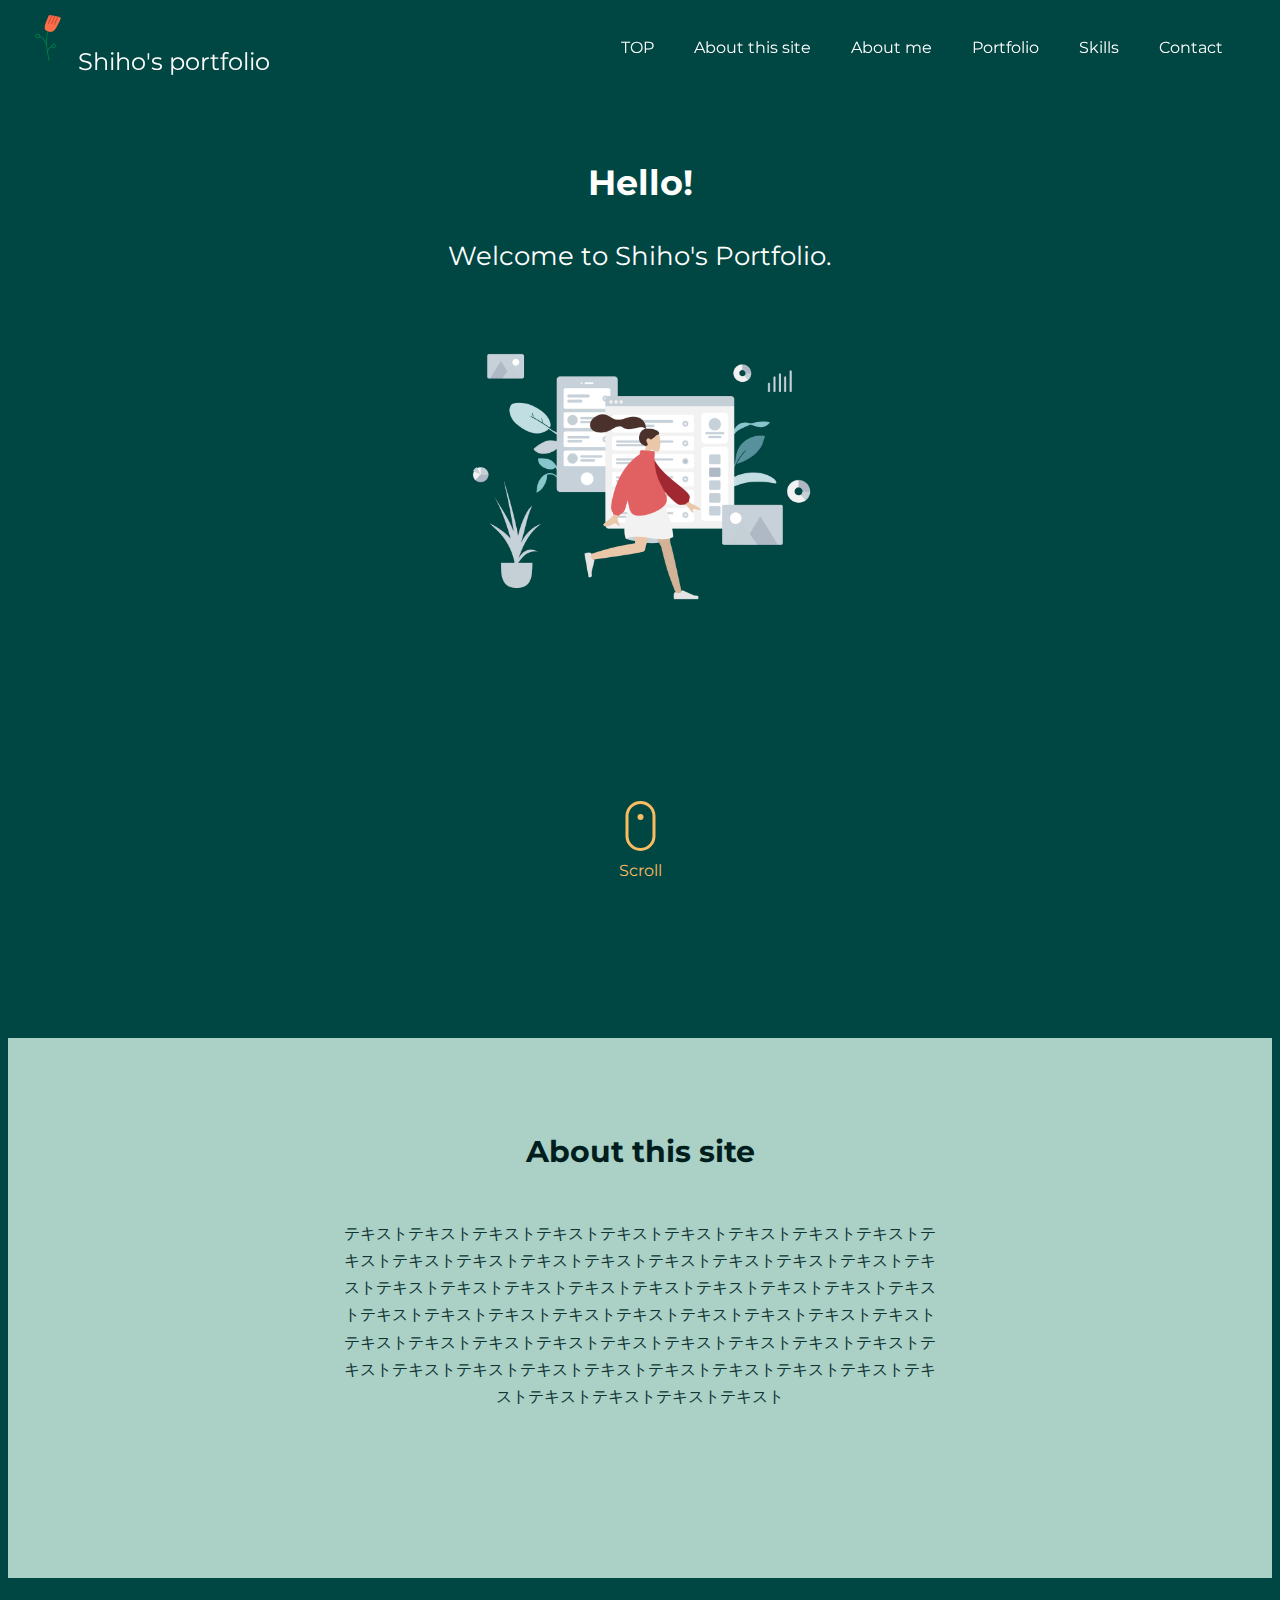
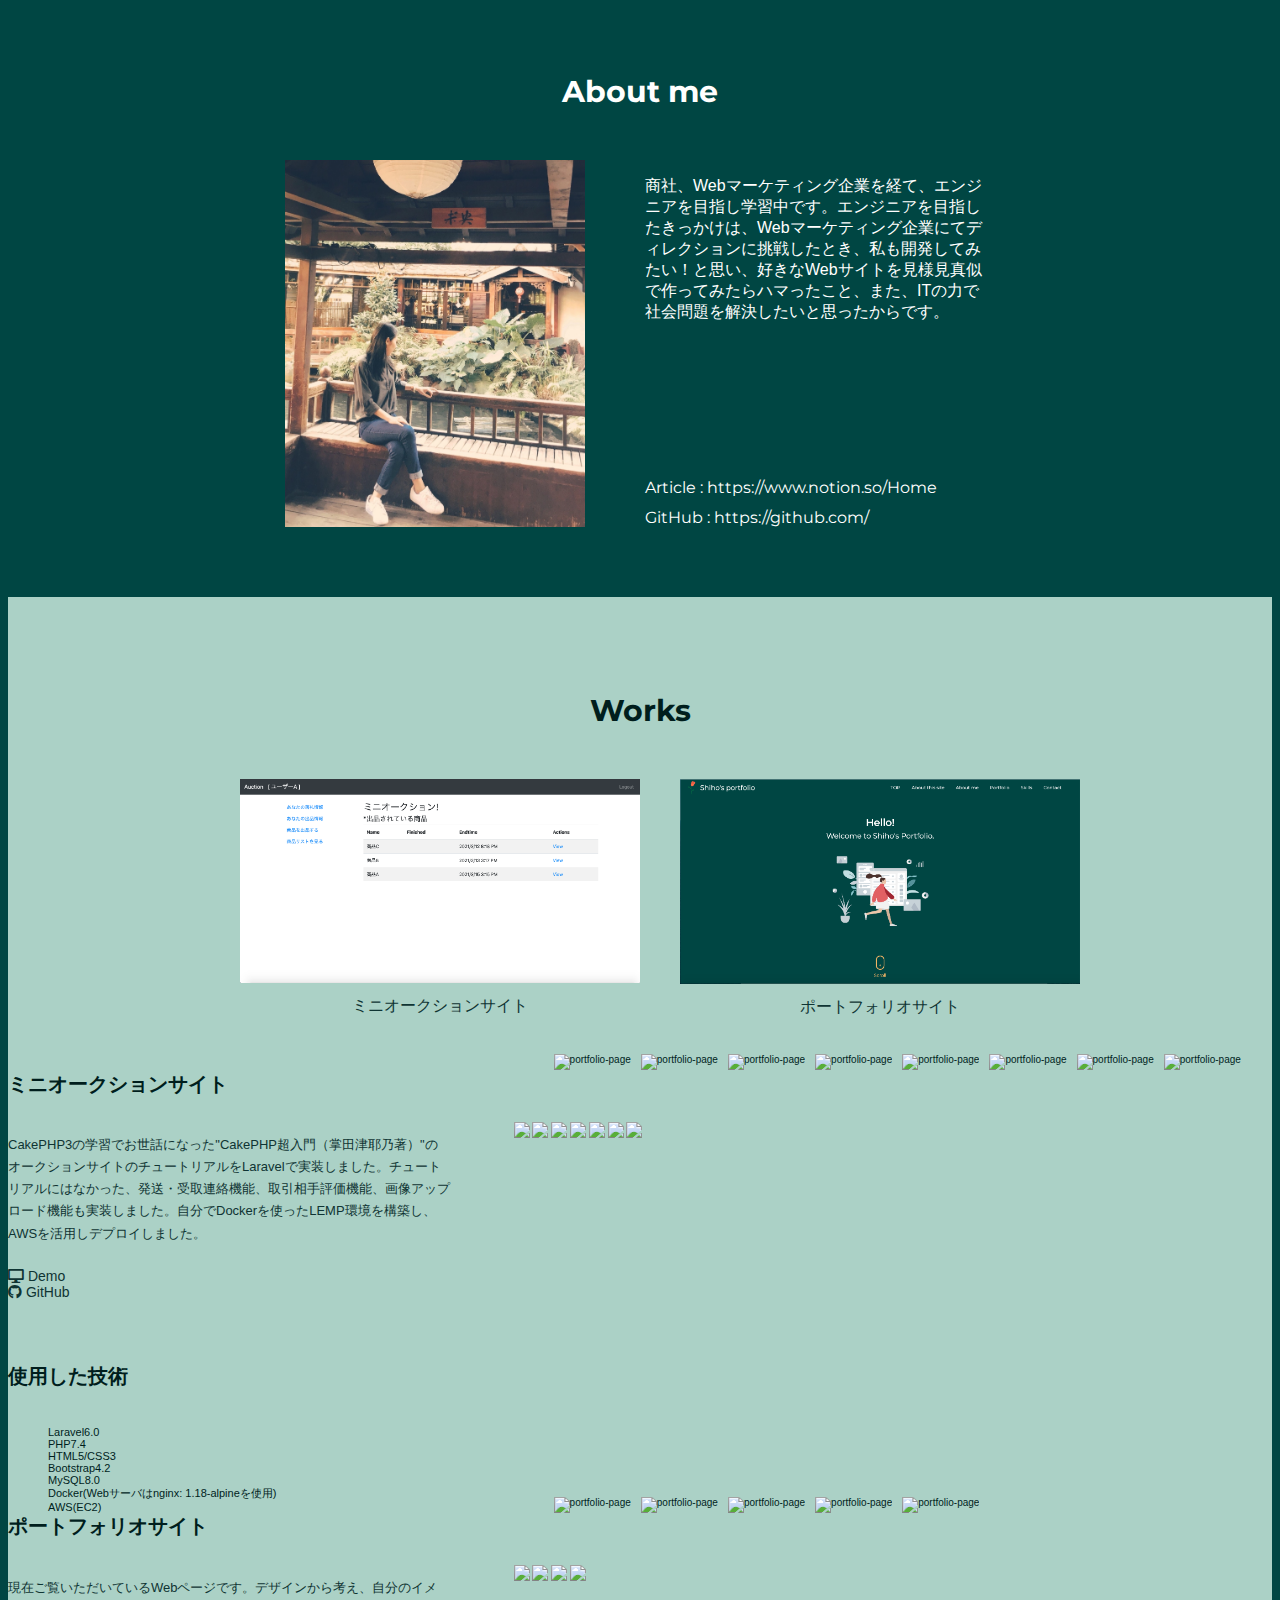
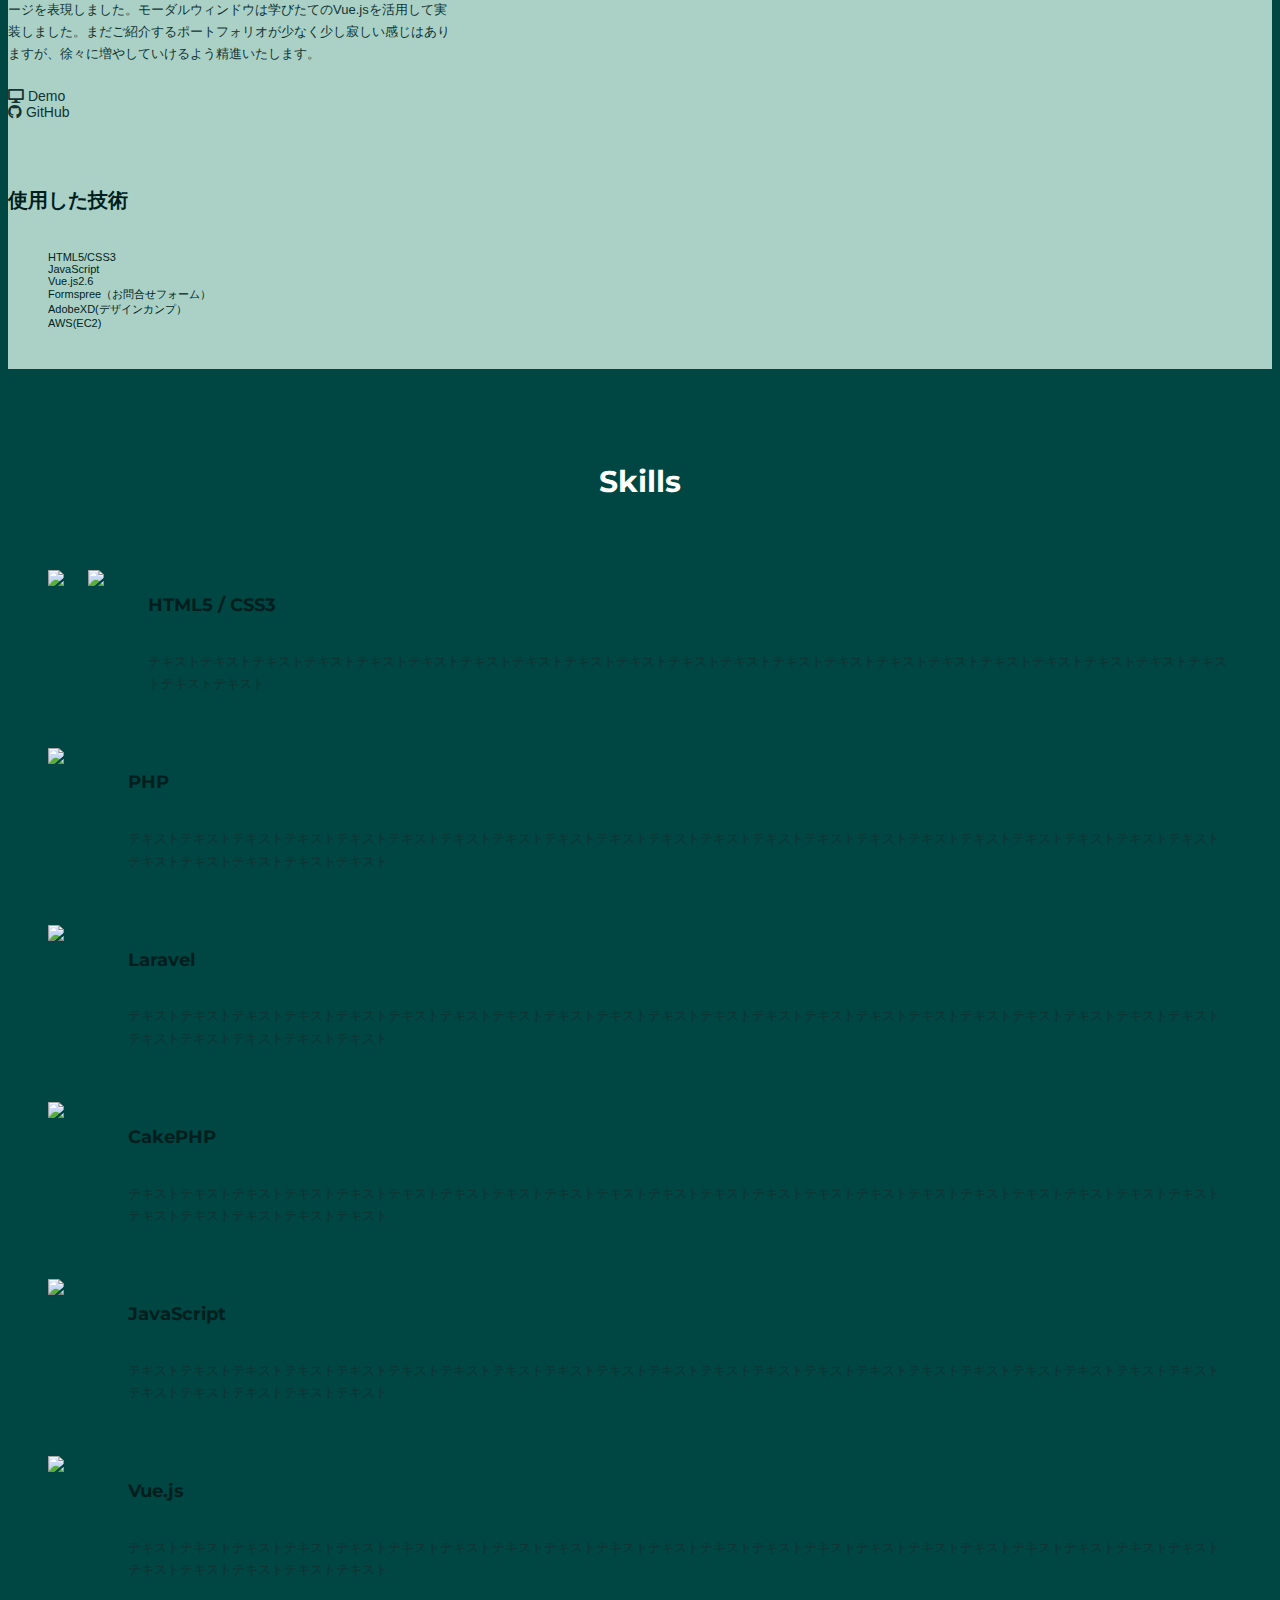
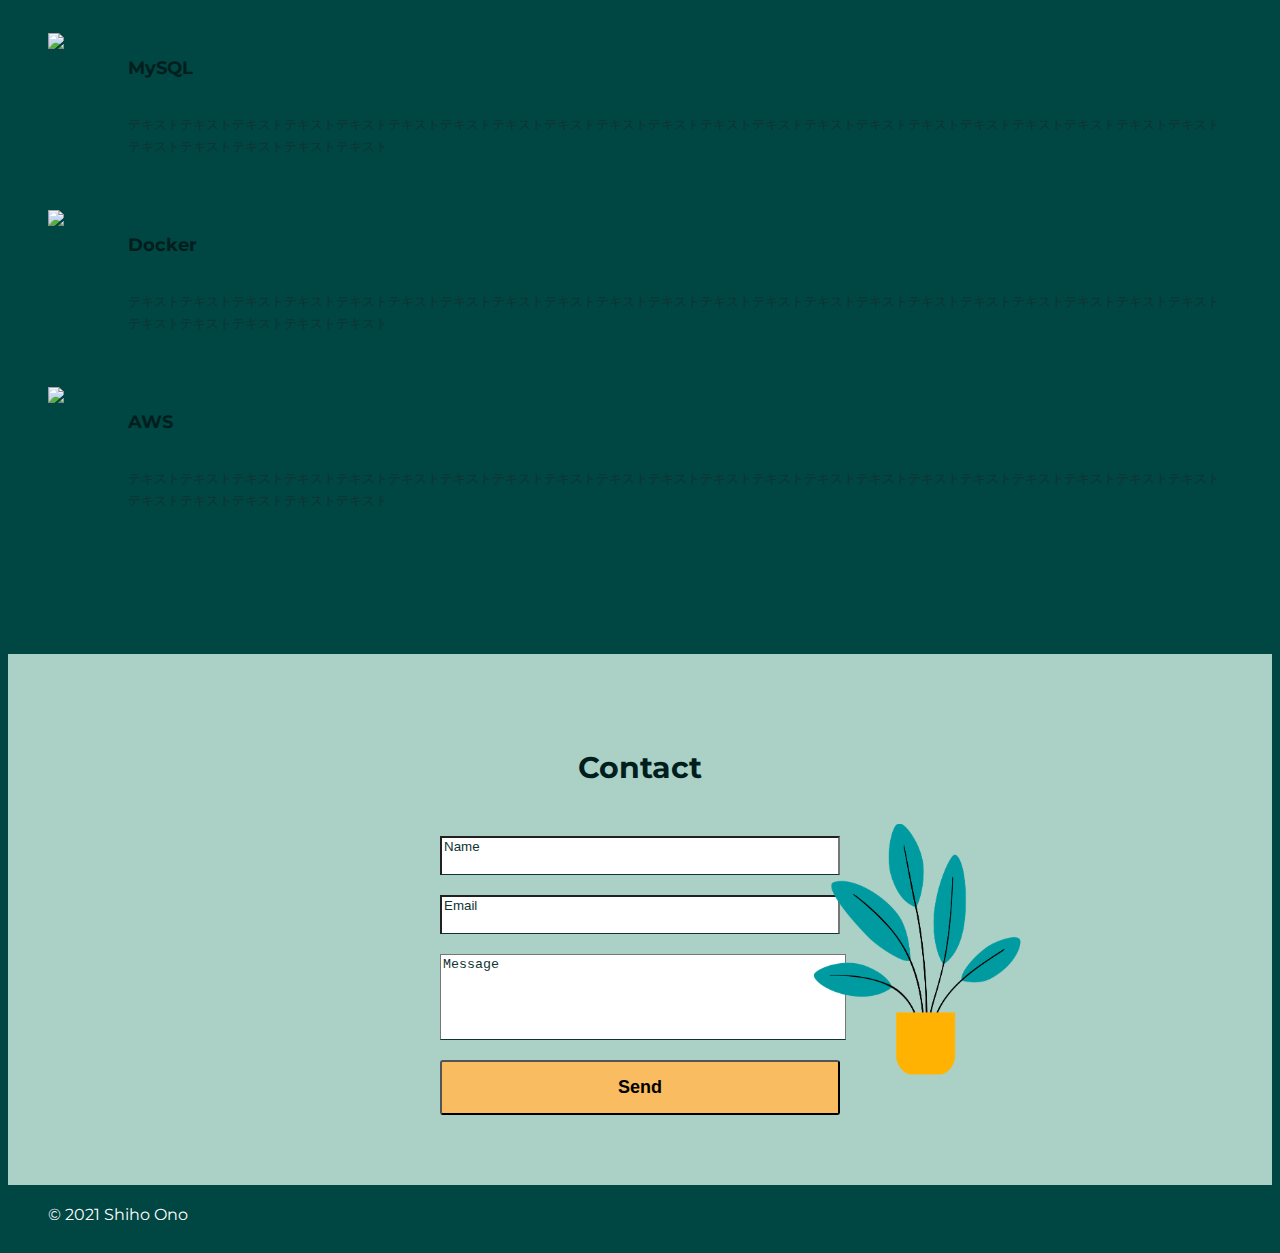
==== index.html @ 298c3742 "footer作成" ====
<!DOCTYPE html>
<html lang="ja">
<head>
    <meta charset="UTF-8">
    <meta name="viewport" content="width=device-width, initial-scale=1, minimum-scale=1, maximum-scale=1, user-scalable=no">
    <title>Shiho's Portfolio</title>
    <meta name="description" content="">
    <link rel="icon" href="img/Hands - Flower.png">
    <link rel="stylesheet" href="https://unpkg.com/ress/dist/ress.min.css">
    <link rel="stylesheet" href="https://cdn.jsdelivr.net/npm/hooper@0.2.1/dist/hooper.css">
    <link rel="stylesheet" href="style.css">
    <link href="https://fonts.googleapis.com/css2?family=Montserrat:wght@100;300;400;500&display=swap" rel="stylesheet">
    <link href="https://use.fontawesome.com/releases/v5.6.1/css/all.css" rel="stylesheet">
</head>
<body>
    <header>
        <div class="header-fixed">
            <div class="logo">
                <img src="img/Hands - Flower.png" alt="logo">
                <p>Shiho's portfolio</p>
            </div>
            <div class="hamburger-menu">
                <input type="checkbox" id="menu-btn-check">
                <label for="menu-btn-check" class="menu-btn"><span></span></label>
                <div class="menu-content">
                    <ul>
                        <li><a href="#">TOP</a></li>
                        <li><a href="#">About this site</a></li>
                        <li><a href="#">About me</a></li>
                        <li><a href="#">Portfolio</a></li>
                        <li><a href="#">Skills</a></li>
                        <li><a href="#">Contact</a></li>
                    </ul>
                </div>
            </div>
        </div>
    </header>
    <main>
        <div id="top">
            <h1>Hello!</h1>
            <p>Welcome to Shiho's Portfolio.</p>
            <img src="img/Humaaans - 1 Character.png" alt="top_image">
            <a href="#about-this-site"><span></span>Scroll</a>
        </div>
        <section id="about-this-site" class="common">
            <h2>About this site</h2>
            <p>テキストテキストテキストテキストテキストテキストテキストテキストテキストテキストテキストテキストテキストテキストテキストテキストテキストテキストテキストテキストテキストテキストテキストテキストテキストテキストテキストテキストテキストテキストテキストテキストテキストテキストテキストテキストテキストテキストテキストテキストテキストテキストテキストテキストテキストテキストテキストテキストテキストテキストテキストテキストテキストテキストテキストテキストテキストテキストテキストテキスト</p>
        </section>
        <section id="about-me" class="common">
            <h2>About me</h2>
            <div class="profile">
                <img src="img/profile.jpeg" alt="profile">
                <div class="profile-detail">
                    <p>商社、Webマーケティング企業を経て、エンジニアを目指し学習中です。エンジニアを目指したきっかけは、Webマーケティング企業にてディレクションに挑戦したとき、私も開発してみたい！と思い、好きなWebサイトを見様見真似で作ってみたらハマったこと、また、ITの力で社会問題を解決したいと思ったからです。</p>
                    <a href="https://www.notion.so/Home-7958bae7b6ed46b09977aa0e5723ef8f">Article : https://www.notion.so/Home</a>
                    <a href="https://github.com/shihoono">GitHub : https://github.com/</a>
                </div>
            </div>
        </section>
        <section id="works" class="common">
            <div id="modal">
                <h2>Works</h2>
                <ul class="portfolios modalArea">
                    <li class="portfolio" @click="showModal = 1">
                        <img src="img/portfolio1.png" alt="portfolio1">
                        <p>ミニオークションサイト</p>
                    </li>
                    <li class="portfolio" @click="showModal = 2">
                        <img src="img/portfolio2.png" alt="portfolio2">
                        <p>ポートフォリオサイト</p>
                    </li>
                </ul>
                <modal v-if="showModal == '1'" @close="showModal = false" :key="1">
                    <div class="close-button" slot="close-button">
                        <img src="img/Hands - Denied.png">
                    </div>
                    <div class="description" slot="description">
                        <div class="about-portfolio">
                            <div class="about-main">
                                <h4>ミニオークションサイト</h4>
                                <p>
                                    CakePHP3の学習でお世話になった"CakePHP超入門（掌田津耶乃著）"のオークションサイトのチュートリアルをLaravelで実装しました。チュートリアルにはなかった、発送・受取連絡機能、取引相手評価機能、画像アップロード機能も実装しました。自分でDockerを使ったLEMP環境を構築し、AWSを活用しデプロイしました。
                                </p>
                                <a href="#"><i class="fas fa-desktop"></i></i> Demo</a>
                                <a href="#"><i class="fab fa-github"></i> GitHub</a>
                            </div>
                            <div class="about-sub">
                                <h4>使用した技術</h4>
                                <ul>
                                    <li>Laravel6.0</li>
                                    <li>PHP7.4</li>
                                    <li>HTML5/CSS3</li>
                                    <li>Bootstrap4.2</li>
                                    <li>MySQL8.0</li>
                                    <li>Docker(Webサーバはnginx: 1.18-alpineを使用)</li>
                                    <li>AWS(EC2)</li>
                                </ul>
                            </div>
                        </div>
                        <div class="portfolio-images">
                            <ul>
                                <!-- 後で画像差し替え -->
                                <li @click="push_a"><img src="img/Auction/Auction-login.png" alt="portfolio-page"></li>
                                <li @click="push_b"><img src="img/Auction/Auction-signup.png" alt="portfolio-page"></li>
                                <li @click="push_c"><img src="img/Auction/Auction-top.png" alt="portfolio-page"></li>
                                <li @click="push_d"><img src="img/Auction/Auction-item.png" alt="portfolio-page"></li>
                                <li @click="push_e"><img src="img/Auction/Auction-add.png" alt="portfolio-page"></li>
                                <li @click="push_f"><img src="img/Auction/Auction-transaction.png" alt="portfolio-page"></li>
                                <li @click="push_g"><img src="img/Auction/Auction-transaction2.png" alt="portfolio-page"></li>
                                <li @click="push_h"><img src="img/Auction/Auction-review.png" alt="portfolio-page"></li>
                            </ul>
                            <div id="image-area">
                                <img v-if="type === 'A'"　src="img/Auction/Auction-login.png">
                                <img v-else-if="type === 'B'" src="img/Auction/Auction-signup.png">
                                <img v-else-if="type === 'C'" src="img/Auction/Auction-top.png">
                                <img v-else-if="type === 'D'" src="img/Auction/Auction-item.png">
                                <img v-else-if="type === 'E'" src="img/Auction/Auction-add.png">
                                <img v-else-if="type === 'F'" src="img/Auction/Auction-transaction.png">
                                <img v-else-if="type === 'G'" src="img/Auction/Auction-transaction2.png">
                                <img v-else-if="type === 'H'" src="img/Auction/Auction-review.png">
                            </div>
                        </div>
                    </div>
                    <div class="detail" slot="detail">
                    </div>
                </modal>
                <modal v-else-if="showModal == '2'" @close="showModal = false" :key="2">
                    <div class="close-button" slot="close-button">
                        <img src="img/Hands - Denied.png">
                    </div>
                    <div class="description" slot="description">
                        <div class="about-portfolio">
                            <div class="about-main">
                                <h4>ポートフォリオサイト</h4>
                                <p>
                                    現在ご覧いただいているWebページです。デザインから考え、自分のイメージを表現しました。モーダルウィンドウは学びたてのVue.jsを活用して実装しました。まだご紹介するポートフォリオが少なく少し寂しい感じはありますが、徐々に増やしていけるよう精進いたします。
                                </p>
                                <a href="#"><i class="fas fa-desktop"></i></i> Demo</a>
                                <a href="#"><i class="fab fa-github"></i> GitHub</a>
                            </div>
                            <div class="about-sub">
                                <h4>使用した技術</h4>
                                <ul>
                                    <li>HTML5/CSS3</li>
                                    <li>JavaScript</li>
                                    <li>Vue.js2.6</li>
                                    <li>Formspree（お問合せフォーム）</li>
                                    <li>AdobeXD(デザインカンプ）</li>
                                    <li>AWS(EC2)</li>
                                </ul>
                            </div>
                        </div>
                        <div class="portfolio-images">
                            <ul>
                                <!-- 後で画像差し替え -->
                                <li @click="push_a"><img src="img/Auction/Auction-login.png" alt="portfolio-page"></li>
                                <li @click="push_b"><img src="img/Auction/Auction-signup.png" alt="portfolio-page"></li>
                                <li @click="push_c"><img src="img/Auction/Auction-top.png" alt="portfolio-page"></li>
                                <li @click="push_d"><img src="img/Auction/Auction-item.png" alt="portfolio-page"></li>
                                <li @click="push_e"><img src="img/Auction/Auction-add.png" alt="portfolio-page"></li>
                            </ul>
                            <div id="image-area">
                                <div id="image-area">
                                    <img v-if="type === 'A'"　src="img/Auction/Auction-login.png">
                                    <img v-else-if="type === 'B'" src="img/Auction/Auction-signup.png">
                                    <img v-else-if="type === 'C'" src="img/Auction/Auction-top.png">
                                    <img v-else-if="type === 'D'" src="img/Auction/Auction-item.png">
                                    <img v-else-if="type === 'E'" src="img/Auction/Auction-add.png">
                                </div>
                            </div>
                        </div>
                    </div>
                    <div class="detail" slot="detail">
                    </div>
                </modal>
            </div>
        </section>
        <section id="skills" class="common">
            <h2>Skills</h2>
            <slider-main>
                <div id="slider">
                    <hooper :infinite-scroll="true" :items-to-show="2">
                        <slide>
                            <div class="skill html-css">
                                <div class="icon">
                                    <img src="https://icongr.am/devicon/html5-original.svg?size=80&color=f05304">
                                    <img src="https://icongr.am/devicon/css3-original.svg?size=80&color=f05304">
                                </div>
                                <div class="skill-text">
                                    <h4>HTML5 / CSS3</h4>
                                    <p>テキストテキストテキストテキストテキストテキストテキストテキストテキストテキストテキストテキストテキストテキストテキストテキストテキストテキストテキストテキストテキストテキストテキスト</p>
                                </div>
                            </div>
                        </slide>
                        <slide>
                            <div class="skill skills-common">
                                <div class="icon">
                                    <img src="https://icongr.am/devicon/php-original.svg?size=80&color=currentColor">
                                </div>
                                <div class="skill-text">
                                    <h4>PHP</h4>
                                    <p>テキストテキストテキストテキストテキストテキストテキストテキストテキストテキストテキストテキストテキストテキストテキストテキストテキストテキストテキストテキストテキストテキストテキストテキストテキストテキスト</p>
                                </div>
                            </div>
                        </slide>
                        <slide>
                            <div class="skill skills-common">
                                <div class="icon">
                                    <img src="https://icongr.am/devicon/laravel-plain.svg?size=80&color=f05340">
                                </div>
                                <div class="skill-text">
                                    <h4>Laravel</h4>
                                    <p>テキストテキストテキストテキストテキストテキストテキストテキストテキストテキストテキストテキストテキストテキストテキストテキストテキストテキストテキストテキストテキストテキストテキストテキストテキストテキスト</p>
                                </div>
                            </div>
                        </slide>
                        <slide>
                            <div class="skill skills-common">
                                <div class="icon">
                                    <img src="https://icongr.am/devicon/cakephp-original.svg?size=80&color=currentColor">
                                </div>
                                <div class="skill-text">
                                    <h4>CakePHP</h4>
                                    <p>テキストテキストテキストテキストテキストテキストテキストテキストテキストテキストテキストテキストテキストテキストテキストテキストテキストテキストテキストテキストテキストテキストテキストテキストテキストテキスト</p>
                                </div>
                            </div>
                        </slide>
                        <slide>
                            <div class="skill skills-common">
                                <div class="icon">
                                    <img src="https://icongr.am/devicon/javascript-original.svg?size=80&color=currentColor">
                                </div>
                                <div class="skill-text">
                                    <h4>JavaScript</h4>
                                    <p>テキストテキストテキストテキストテキストテキストテキストテキストテキストテキストテキストテキストテキストテキストテキストテキストテキストテキストテキストテキストテキストテキストテキストテキストテキストテキスト</p>
                                </div>
                            </div>
                        </slide>
                        <slide>
                            <div class="skill skills-common">
                                <div class="icon">
                                    <img src="https://icongr.am/devicon/vuejs-original.svg?size=80&color=f05304">
                                </div>
                                <div class="skill-text">
                                    <h4>Vue.js</h4>
                                    <p>テキストテキストテキストテキストテキストテキストテキストテキストテキストテキストテキストテキストテキストテキストテキストテキストテキストテキストテキストテキストテキストテキストテキストテキストテキストテキスト</p>
                                </div>
                            </div>
                        </slide>
                        <slide>
                            <div class="skill skills-common">
                                <div class="icon">
                                    <img src="https://icongr.am/devicon/mysql-original-wordmark.svg?size=80&color=f05304">
                                </div>
                                <div class="skill-text">
                                    <h4>MySQL</h4>
                                    <p>テキストテキストテキストテキストテキストテキストテキストテキストテキストテキストテキストテキストテキストテキストテキストテキストテキストテキストテキストテキストテキストテキストテキストテキストテキストテキスト</p>
                                </div>
                            </div>
                        </slide>
                        <slide>
                            <div class="skill skills-common">
                                <div class="icon">
                                    <img src="https://icongr.am/devicon/docker-original.svg?size=80&color=f05304">
                                </div>
                                <div class="skill-text">
                                    <h4>Docker</h4>
                                    <p>テキストテキストテキストテキストテキストテキストテキストテキストテキストテキストテキストテキストテキストテキストテキストテキストテキストテキストテキストテキストテキストテキストテキストテキストテキストテキスト</p>
                                </div>
                            </div>
                        </slide>
                        <slide>
                            <div class="skill skills-common">
                                <div class="icon">
                                    <img src="https://icongr.am/devicon/amazonwebservices-original-wordmark.svg?size=80&color=f05304">
                                </div>
                                <div class="skill-text">
                                    <h4>AWS</h4>
                                    <p>テキストテキストテキストテキストテキストテキストテキストテキストテキストテキストテキストテキストテキストテキストテキストテキストテキストテキストテキストテキストテキストテキストテキストテキストテキストテキスト</p>
                                </div>
                            </div>
                        </slide>
                        <hooper-navigation slot="hooper-addons"></hooper-navigation>
                        <hooper-pagination slot="hooper-addons"></hooper-pagination>
                    </hooper>
                </div>
            </slider-main>
        </section>
        <section id="contact" class="common">
            <h2>Contact</h2>
            <form action="https://formspree.io/f/mvovejjz" method="POST">
                <input type="text" name="name" placeholder="Name">
                <input type="email" name="_replyto" placeholder="Email">
                <textarea name="message" placeholder="Message"></textarea>
                <button type="submit">Send</button>
            </form>
            <img src="img/Allura - Vase Plant 2.png">
        </section>
        <footer>
            <small>&copy; 2021 Shiho Ono</small>
        </footer>
        <script type="text/x-template" id="modal-template">
            <transition name="modal">
                <div class="modal-mask">
                    <div class="modal-wrapper">
                        <div class="modal-container">
                            <div class="close" @click="$emit('close')">
                                <slot name="close-button"></slot>
                            </div>
                            <slot name="description"></slot>
                            <slot name="detail"></slot>
                        </div>
                    </div>
                </div>
            </transition>
        </script>
        <script type="text/x-template" id="slider-template">
            <transition name="slider">
                <slot name="slider-main"></slot>
            </transition>
        </script>
    </main>
    <script src="https://cdn.jsdelivr.net/npm/vue@2.6.10/dist/vue.min.js"></script>
    <script src="https://cdn.jsdelivr.net/npm/hooper@0.2.1/dist/hooper.min.js"></script>
    <script src="modal.js"></script>
</body>
</html>
---- style.css ----
@charset "UTF-8";

html {
    font-size: 62.5%;
    font-family: 'Montserrat', sans-serif;
}

body {
    background-color: #004643;
}

a {
    text-decoration: none;
}

ul {
    list-style: none;
}

button:focus {
    outline: none;
}

/* ヘッダー */

header {
    position: fixed;
    width: 100%;
    background-color: #004643;
    z-index: 9999;
}

.header-fixed {
    max-height: 60px;
    display: flex;
    justify-content: space-between;
    color: #fffffe;
    padding: 0 25px;
}

.logo {
    display: flex;
}

.logo img {
    height: 50px;
    margin: 5px 0;
}

.logo p {
    font-size: 2.4rem;
    line-height: 60px;
    padding-left: 15px;
}

.menu-content ul {
    list-style: none;
    display: flex;
}

.hamburger-menu li {
    margin-right: 40px;
}

.menu-content a {
    color: #fffffe;
    font-size: 1.6rem;
    line-height: 60px;
}

#menu-btn-check {
    display: none;
}

/* トップ */

#top {
    height: 100vh;
    padding-top: 130px;
    text-align: center;
    color: #fffffe;
}

#top h1 {
    font-size: 3.5rem;
}

#top p {
    font-size: 2.6rem;
    padding-top: 10px;
    padding-bottom: 30px;
}

#top img {
    max-width: 400px;
}

#top a {
    color: #f9bc60;
    position: absolute;
    bottom: 20px;
    left: 50%;
    z-index: 2;
    display: inline-block;
    transform: translate(-50%, 0);
    text-decoration: none;
    padding-top: 60px;
    font-size: 1.6rem;
}

#top a span {
    position: absolute;
    top: 0;
    left: 50%;
    width: 30px;
    height: 50px;
    margin-left: -15px;
    border: 3px solid #f9bc60;
    border-radius: 50px;
    box-sizing: border-box;
}

#top a span::before {
    position: absolute;
    top: 10px;
    left: 50%;
    content: '';
    width: 6px;
    height: 6px;
    margin-left: -3px;
    background-color: #f9bc60;
    border-radius: 100%;
    -webkit-animation: sdb 2s infinite;
    animation: sdb 2s infinite;
    box-sizing: border-box;
}

@-webkit-keyframes sdb {
    0% {
      -webkit-transform: translate(0, 0);
      opacity: 0;
    }
    40% {
      opacity: 1;
    }
    80% {
      -webkit-transform: translate(0, 20px);
      opacity: 0;
    }
    100% {
      opacity: 0;
    }
}

@keyframes sdb {
    0% {
      transform: translate(0, 0);
      opacity: 0;
    }
    40% {
      opacity: 1;
    }
    80% {
      transform: translate(0, 20px);
      opacity: 0;
    }
    100% {
      opacity: 0;
    }
}

/* セクション共通 */

.common {
    padding-top: 70px;
}

.common h2 {
    font-size: 3.0rem;
    text-align: center;
    margin-bottom: 50px;
    color: #001e1d;
}

/* about this site セクション */

#about-this-site {
    min-height: 400px;
    background-color: #abd1c6;
    padding-bottom: 70px;
}

#about-this-site p {
    text-align: center;
    font-size: 1.6rem;
    max-width: 600px;
    margin: 0 auto;
    line-height: 1.7;
    font-family:"Yu Gothic", "游ゴシック", YuGothic, "游ゴシック体", "ヒラギノ角ゴ Pro W3", "メイリオ", sans-serif;
    color: #0f3433;
}

/* about me セクション */

#about-me {
    padding-bottom: 70px;
}

#about-me h2 {
    color: #fffffe;
}

#about-me img {
    max-width: 300px;
    padding-right: 30px;
}

#about-me p {
    color: #fffffe;
    font-size: 1.6rem;
    max-width: 350px;
    padding-left: 30px;
    font-family:"Yu Gothic", "游ゴシック", YuGothic, "游ゴシック体", "ヒラギノ角ゴ Pro W3", "メイリオ", sans-serif;
}

.profile {
    display: flex;
    justify-content: center;
}

.profile-detail {
    position: relative;
}

.profile-detail a {
    display: block;
    color: #fffffe;
    font-size: 1.6rem;
    padding-left: 30px;
    position: absolute;
    bottom: 30px;
}

.profile-detail a:nth-of-type(2) {
    bottom: 0;
}

/* works セクション */

#works {
    background-color: #abd1c6;
    padding-bottom: 70px;
}

.portfolios {
    display: flex;
    justify-content: center;
}

.portfolio img {
    max-width: 400px;
}

.portfolio {
    padding: 0 20px;
}

.portfolio p {
    text-align: center;
    font-size: 1.6rem;
    margin-top: 10px;
    font-family:"Yu Gothic", "游ゴシック", YuGothic, "游ゴシック体", "ヒラギノ角ゴ Pro W3", "メイリオ", sans-serif;
    color: #0f3433;
}

.modal-mask {
    position: fixed;
    z-index: 9998;
    top: 0;
    left: 0;
    width: 100%;
    height: 100%;
    background-color: rgba(0, 0, 0, .5);
    display: table;
    transition: opacity .3s ease;
}

.modal-wrapper {
    height: 100%;
    display: flex;
    align-items: center;
}

.modal-container {
    max-width: 1000px;
    margin: 0 auto;
    padding: 30px 20px;
    border: 2px solid #e8e4e6;
    background-color: #e8e4e6;
    box-sizing: border-box;
    box-shadow: 0 2px 8px rgba(0, 0, 0, .33);
    transition: all .3s ease;
}

.modal-enter {
    opacity: 0;
}

.modal-leave-active {
opacity: 0;
}

.modal-enter .modal-container,
.modal-leave-active .modal-container {
    transform: translateY(30px);
}

.description {
    display: flex;
    justify-content: space-between;
    color: #001e1d;
    font-family:"Yu Gothic", "游ゴシック", YuGothic, "游ゴシック体", "ヒラギノ角ゴ Pro W3", "メイリオ", sans-serif;
}

.modal-container {
    position: relative;
}

.close-button img {
    position: absolute;
    right: 10px;
    top: 10px;
    width: 40px;
}

.about-portfolio {
    width: 35%;
}

.about-portfolio h4 {
    font-size: 2.0rem;
    padding-bottom: 10px;
    color: #001e1d;
}

.about-portfolio p {
    font-size: 1.3rem;
    padding-bottom: 10px;
    line-height: 1.7;
    color: #0f3433;
}

.about-portfolio a {
    display: block;
    font-size: 1.4rem;
    color: #0f3433;
}

.about-main {
    height: 60%;
}

.about-sub {
    height: 40%;
}

.about-sub li {
    font-size: 1.1rem;
}

.portfolio-images {
    width: 60%;
}

.portfolio-images img {
    width: 100px;
}

.portfolio-images ul {
    display: flex;
    flex-wrap: wrap;
}

.portfolio-images li {
    padding-right: 10px;
}

#image-area img {
    width: 100%;
    padding-top: 20px;
}

/* Skills セクション */

#skills {
    padding-bottom: 110px;
}

#skills h2 {
    color: #fffffe;
}

.hooper-slide {
    background-color: #e8e4e6;
    border-right: 25px solid #004643;
    border-left: 25px solid #004643;
}

.hooper-next {
    right: 20px;
}

.hooper-prev {
    left: 20px;
}

.html-css img {
    width: 40px;
}

.skill {
    display: flex;
    padding: 20px 40px 20px 40px;
    height: 100%;
}

.icon {
    display: flex;
    flex-direction: row;
}

.skill-text {
    padding-left: 20px;
}

.skill-text h4 {
    color: #001e1d;
    font-size: 1.8rem;
    padding-bottom: 10px;
}

.skill-text p {
    color: #0f3433;
    font-size: 1.3rem;
    line-height: 1.7;
}

.skills-common img {
    width: 60px;
}

/* Contact セクション */

#contact {
    background-color: #abd1c6;
    padding-bottom: 70px;
    position:relative;
}

#contact form {
    display: flex;
    flex-direction: column;
    font-size: 1.6rem;
    max-width: 400px;
    margin: 0 auto;
    color: #0f3433;
}

#contact input {
    padding-bottom: 20px;
    border-bottom: 1px solid #0f3433;
    margin-bottom: 20px;
}

#contact input::placeholder{
    color: #0f3433;
}

#contact textarea {
    resize: none;
    width:400px;
    height:80px;
    margin-bottom: 20px;
    border-bottom: 1px solid #0f3433;
}

#contact textarea::placeholder{
    color: #0f3433;
}

#contact button {
    background-color: #f9bc60;
    padding: 15px 0;
    font-size: 1.8rem;
    font-weight: bold;
    border-radius: 3px;
}

#contact img {
    width: 230px;
    position: absolute;
    top: 30%;
    left: 72%;
    transform: translate(-50%, 0);
}

/* footer */

footer {
    height: 60px;
}

small {
    color: #fffffe;
    font-size: 1.6rem;
    line-height: 60px;
    vertical-align: middle;
    padding-left: 40px;
}

/* タブレット */

@media screen and (max-width: 1024px) {

    .logo p {
        display: none;
    }

    .logo {
        margin: 0 auto;
    }

    .menu-btn {
        position: fixed;
        right: 10px;
        display: flex;
        height: 60px;
        width: 60px;
        justify-content: center;
        align-items: center;
        z-index: 90;
    }

    .menu-btn span,
    .menu-btn span:before,
    .menu-btn span:after {
        content: '';
        display: block;
        height: 3px;
        width: 25px;
        border-radius: 3px;
        position: absolute;
        background-color: #fffffe;
    }

    .menu-btn span:before {
        bottom: 8px;
    }

    .menu-btn span:after {
        top: 8px;
    }

    #menu-btn-check:checked ~ .menu-btn span {
        background-color: rgba(255, 255, 255, 0);
    }

    #menu-btn-check:checked ~ .menu-btn span::before {
        bottom: 0;
        transform: rotate(45deg);
    }

    #menu-btn-check:checked ~ .menu-btn span::after {
        top: 0;
        transform: rotate(-45deg);
    }

    .menu-content {
        width: 100%;
        background-color: #ABD1C6;
        position: fixed;
        left: 0;
        top: 60px;
        left: 100%;
        z-index: 80;
        transition: all 0.5s;
    }

    .menu-content ul {
        flex-direction: column;
    }

    .menu-content li {
        text-align: center;
        margin: 0;
    }

    #menu-btn-check:checked ~ .menu-content {
        left: 0;
    }

    #top {
        height: 70vh;
    }

    #top a {
        bottom: 350px;
    }

    .portfolios {
        flex-direction: column;
        text-align: center;
    }

    .portfolio p {
        padding-bottom: 25px;
    }

    .modal-container {
        width: 90%;
    }

    .about-sub {
        padding-top: 15px;
    }

    .skill-text p {
        font-size: 1.1rem;
    }

    #contact img {
        width: 140px;
        top: 50%;
        left: 13%;
    }

}

/* スマートフォン */

@media screen and (max-width: 767px) {

    #top img {
        width: 100%;
    }

    #top {
        height: calc(100vh - 60px);
    }

    #top a {
        bottom: 100px;
    }

    #about-this-site p {
        max-width: 300px;
    }

    .profile {
        flex-direction: column;
    }

    #about-me img {
        height: 300px;
        padding-right: 0;
        margin: 0 auto;
        margin-bottom: 20px;
    }

    .profile-detail p {
        margin-bottom: 20px;
    }

    .profile-detail a {
        position: unset;
        padding-bottom: 10px;
    }

    .description {
        flex-direction: column;
    }

    .about-portfolio {
        width: 100%;
    }

    .portfolio-images ul {
        display: none;
    }

    .portfolio img {
        width: 90%;
    }

    #image-area img {
        display: none;
    }

    .skill {
        flex-direction: column;
        padding: 10px 25px 25px 10px;
        position: relative;
    }

    .hooper-slide {
        border-right: none;
        border-left: none;
    }

    .hooper-next {
        right: 0;
    }

    .hooper-prev {
        left: 0;
    }

    .skills-common img {
        width: 40px;
    }

    .skill-text h4 {
        font-size: 1.5rem;
        position: absolute;
        top: 20px;
        right: 35px;
    }

    .skill-text p {
        font-size: 1.0rem;
    }

    .html-css img {
        width: 30px;
    }

    .html-css h4 {
        font-size: 1.3rem;
        right: 10px;
    }

    .html-css p {
        padding-top: 10px;
    }

    #contact form {
        width: 250px;
    }

    #contact textarea {
        width: 250px;
    }

    #contact img {
        width: 80px;
        top: 5%;
        left: 80%;
    }
}
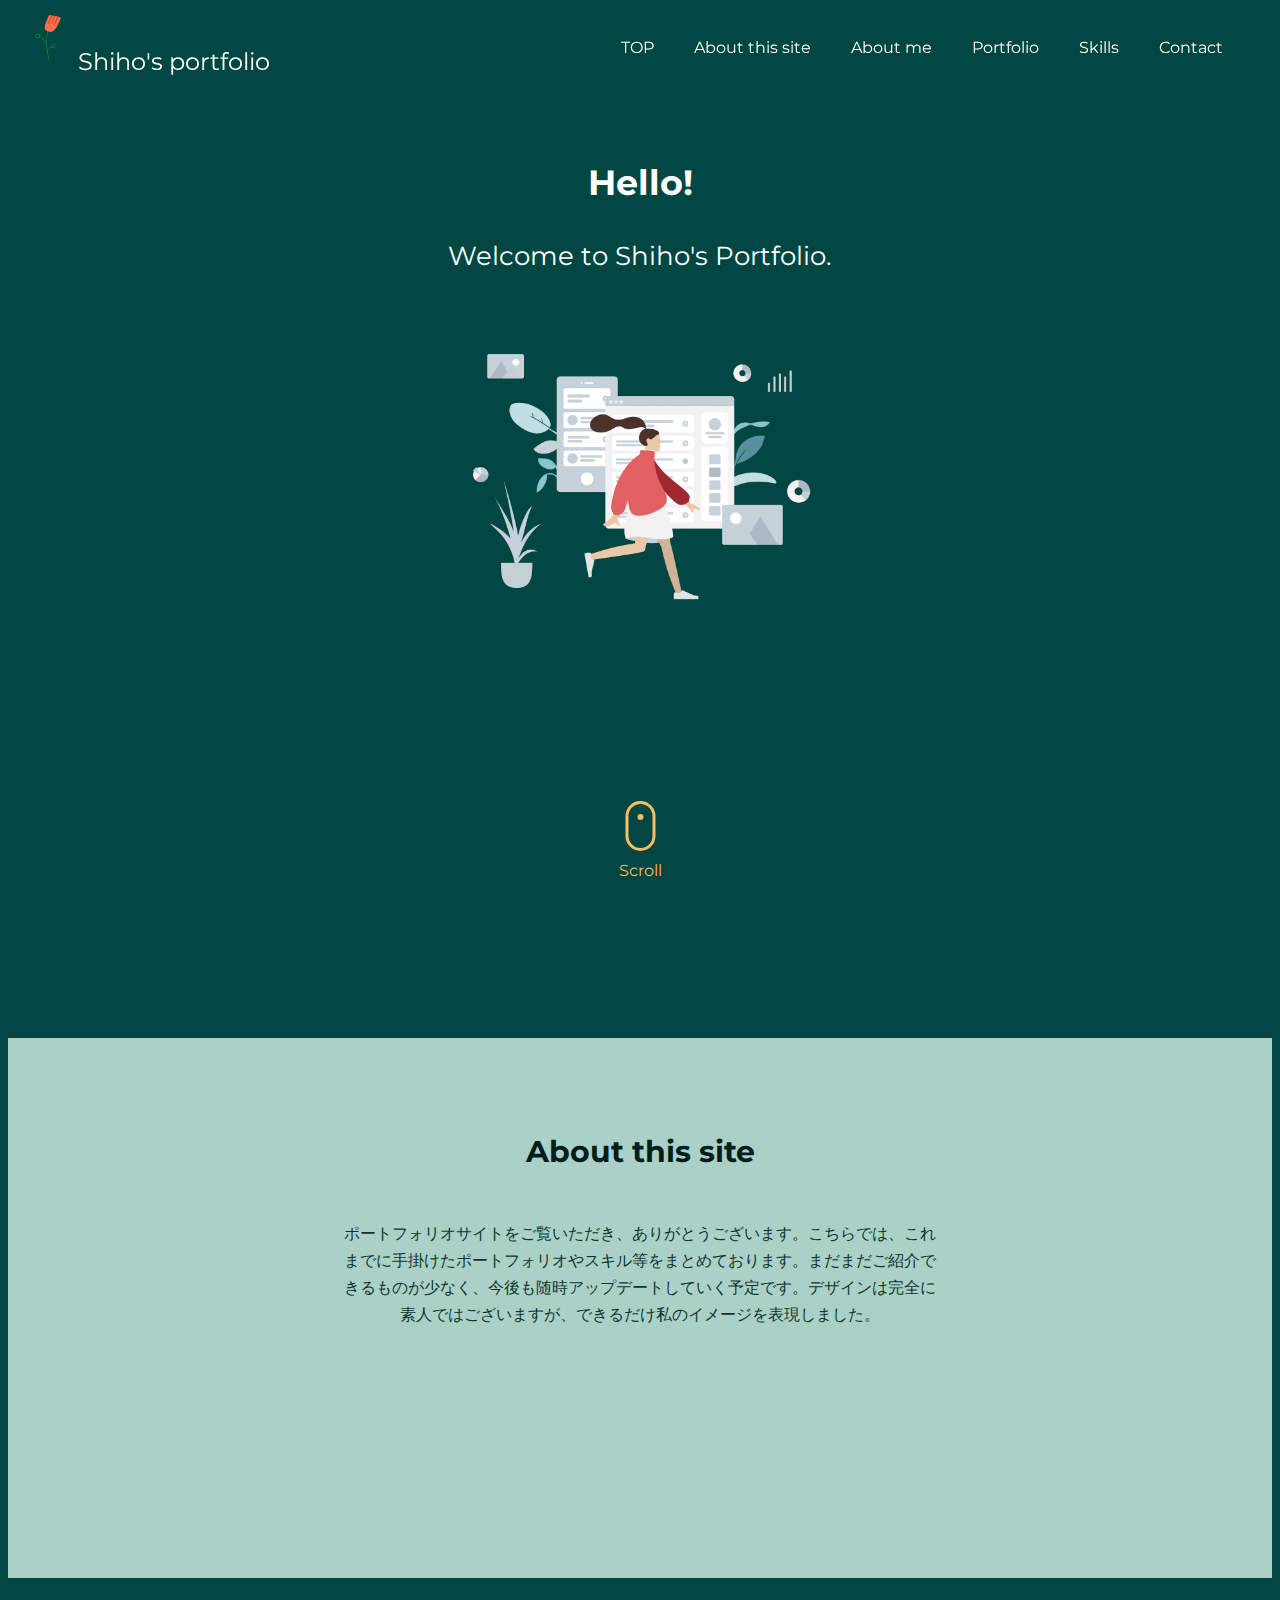
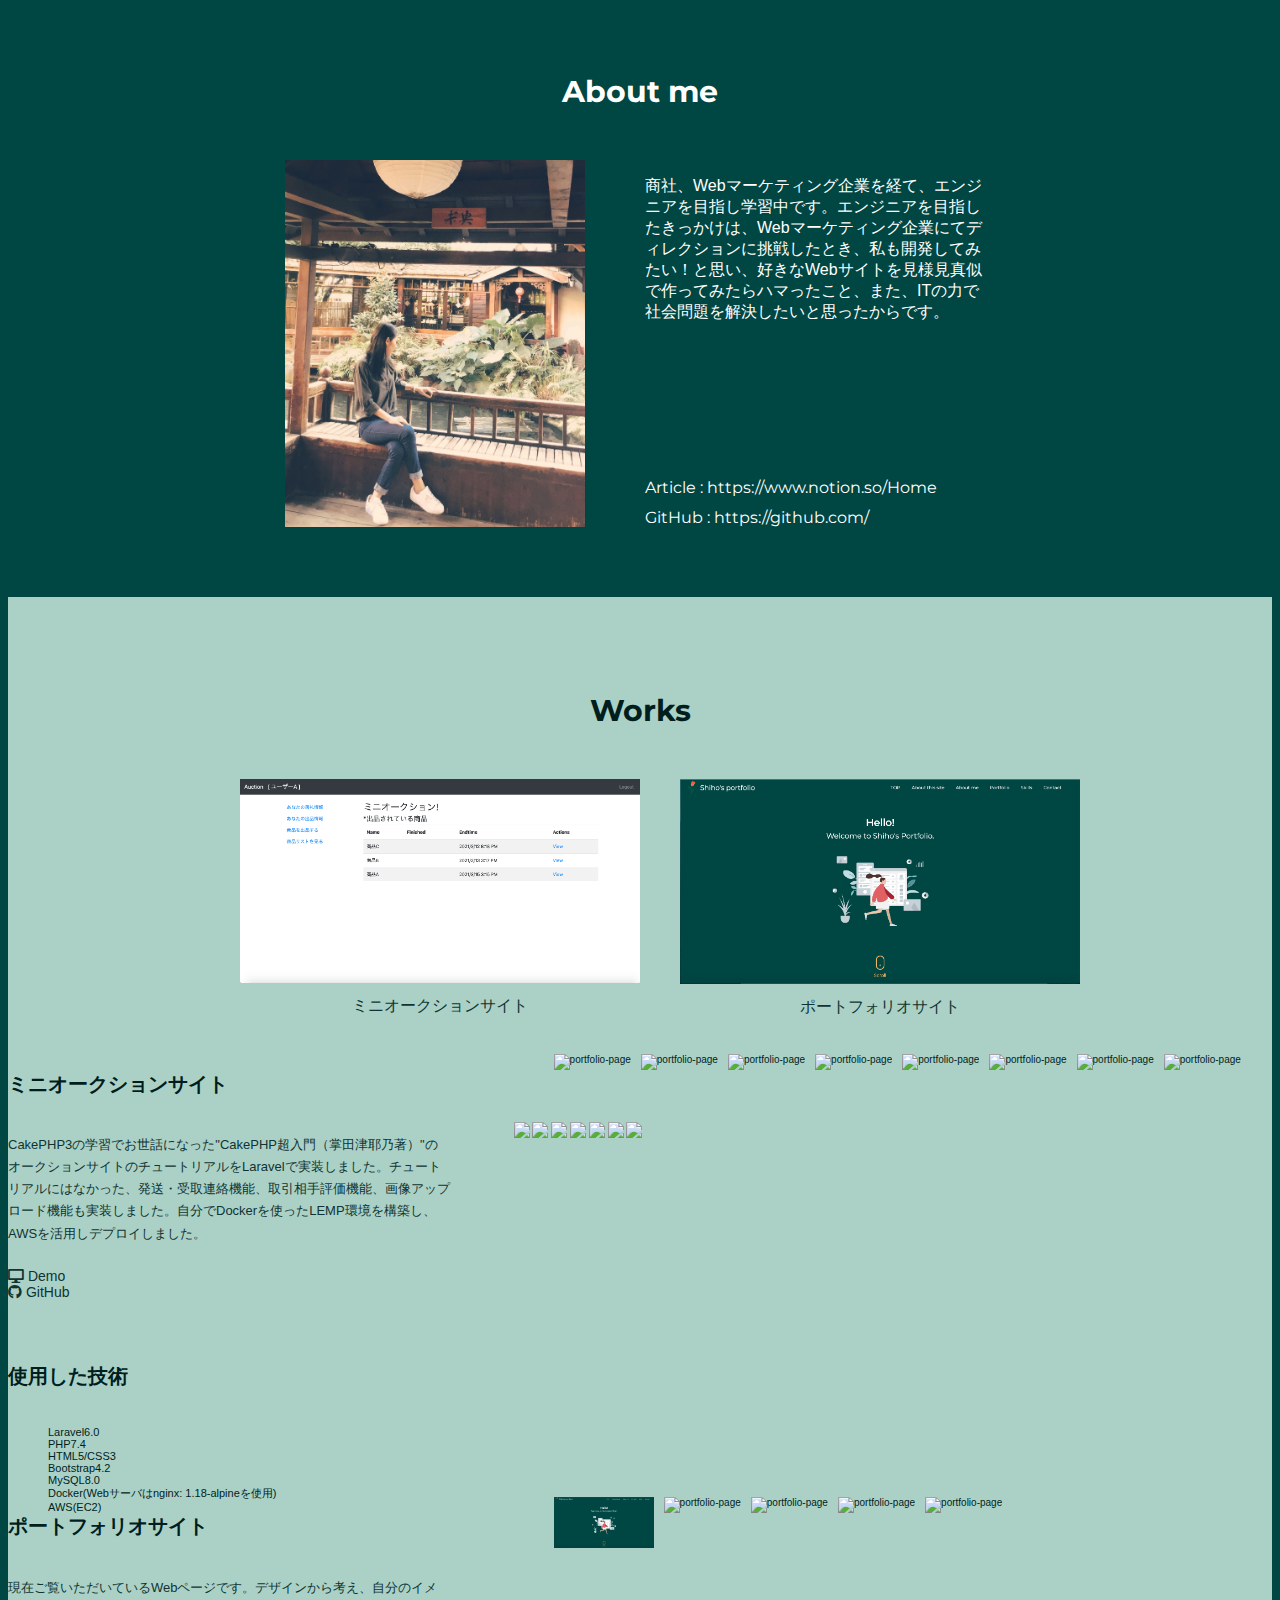
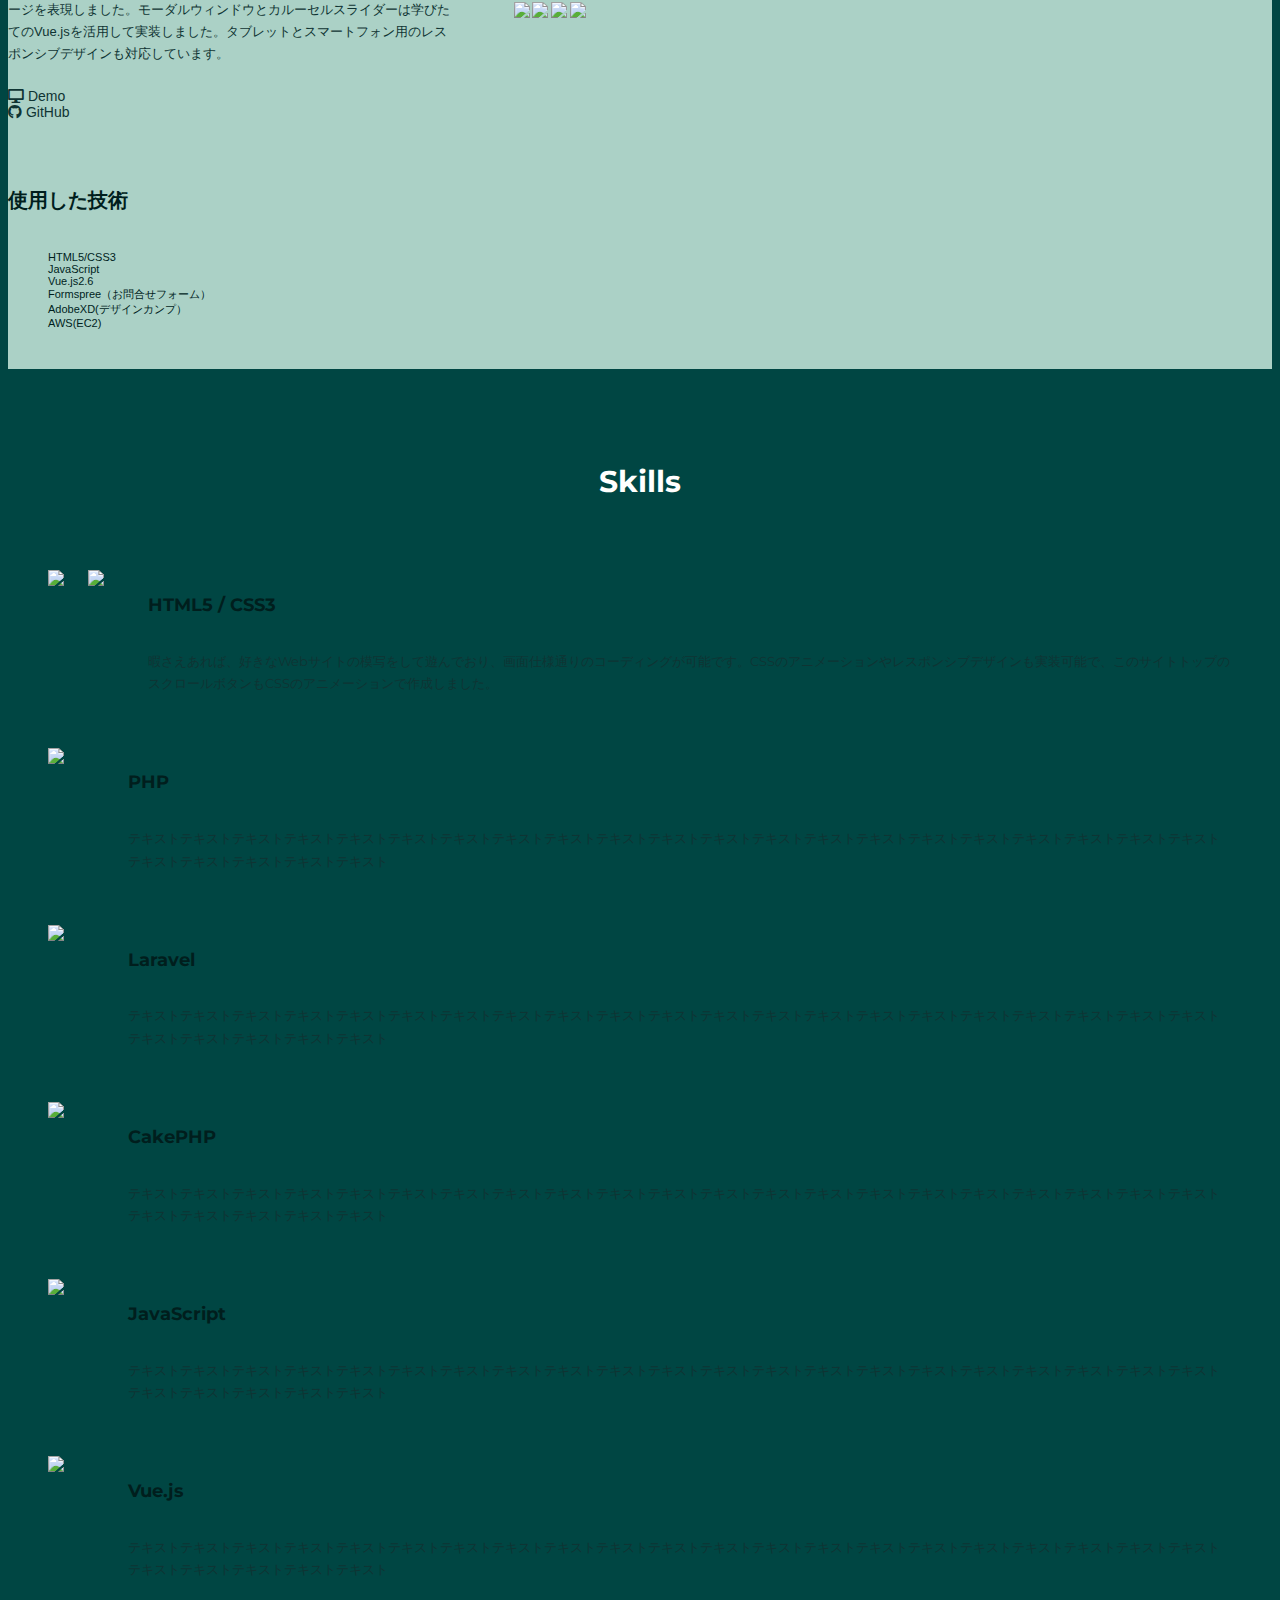
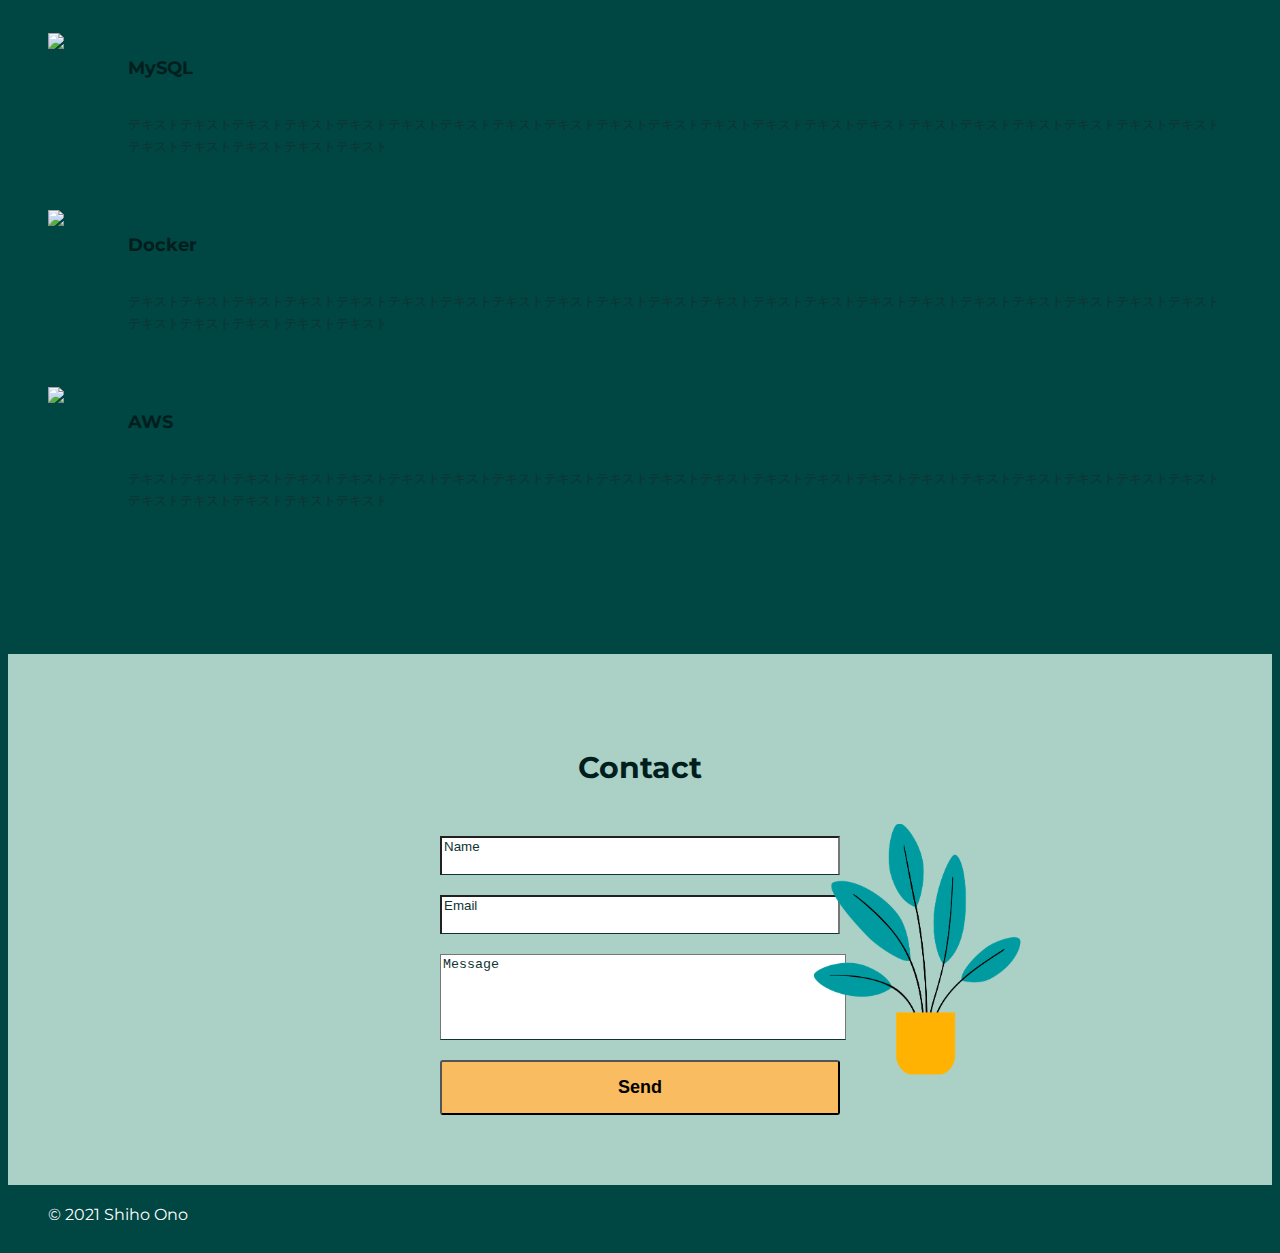
==== commit 2d18f82c: "テキスト類修正・追加" ====
--- a/index.html
+++ b/index.html
@@ -24,12 +24,12 @@
                 <label for="menu-btn-check" class="menu-btn"><span></span></label>
                 <div class="menu-content">
                     <ul>
-                        <li><a href="#">TOP</a></li>
-                        <li><a href="#">About this site</a></li>
-                        <li><a href="#">About me</a></li>
-                        <li><a href="#">Portfolio</a></li>
-                        <li><a href="#">Skills</a></li>
-                        <li><a href="#">Contact</a></li>
+                        <li><a href="#top">TOP</a></li>
+                        <li><a href="#about-this-site">About this site</a></li>
+                        <li><a href="#about-me">About me</a></li>
+                        <li><a href="#works">Portfolio</a></li>
+                        <li><a href="#skills">Skills</a></li>
+                        <li><a href="#contact">Contact</a></li>
                     </ul>
                 </div>
             </div>
@@ -44,7 +44,8 @@
         </div>
         <section id="about-this-site" class="common">
             <h2>About this site</h2>
-            <p>テキストテキストテキストテキストテキストテキストテキストテキストテキストテキストテキストテキストテキストテキストテキストテキストテキストテキストテキストテキストテキストテキストテキストテキストテキストテキストテキストテキストテキストテキストテキストテキストテキストテキストテキストテキストテキストテキストテキストテキストテキストテキストテキストテキストテキストテキストテキストテキストテキストテキストテキストテキストテキストテキストテキストテキストテキストテキストテキストテキスト</p>
+            <!-- 240文字 -->
+            <p>ポートフォリオサイトをご覧いただき、ありがとうございます。こちらでは、これまでに手掛けたポートフォリオやスキル等をまとめております。まだまだご紹介できるものが少なく、今後も随時アップデートしていく予定です。デザインは完全に素人ではございますが、できるだけ私のイメージを表現しました。</p>
         </section>
         <section id="about-me" class="common">
             <h2>About me</h2>
@@ -133,7 +134,7 @@
                             <div class="about-main">
                                 <h4>ポートフォリオサイト</h4>
                                 <p>
-                                    現在ご覧いただいているWebページです。デザインから考え、自分のイメージを表現しました。モーダルウィンドウは学びたてのVue.jsを活用して実装しました。まだご紹介するポートフォリオが少なく少し寂しい感じはありますが、徐々に増やしていけるよう精進いたします。
+                                    現在ご覧いただいているWebページです。デザインから考え、自分のイメージを表現しました。モーダルウィンドウとカルーセルスライダーは学びたてのVue.jsを活用して実装しました。タブレットとスマートフォン用のレスポンシブデザインも対応しています。
                                 </p>
                                 <a href="#"><i class="fas fa-desktop"></i></i> Demo</a>
                                 <a href="#"><i class="fab fa-github"></i> GitHub</a>
@@ -153,7 +154,7 @@
                         <div class="portfolio-images">
                             <ul>
                                 <!-- 後で画像差し替え -->
-                                <li @click="push_a"><img src="img/Auction/Auction-login.png" alt="portfolio-page"></li>
+                                <li @click="push_a"><img src="img/portfolio2.png" alt="portfolio-page"></li>
                                 <li @click="push_b"><img src="img/Auction/Auction-signup.png" alt="portfolio-page"></li>
                                 <li @click="push_c"><img src="img/Auction/Auction-top.png" alt="portfolio-page"></li>
                                 <li @click="push_d"><img src="img/Auction/Auction-item.png" alt="portfolio-page"></li>
@@ -161,7 +162,7 @@
                             </ul>
                             <div id="image-area">
                                 <div id="image-area">
-                                    <img v-if="type === 'A'"　src="img/Auction/Auction-login.png">
+                                    <img v-if="type === 'A'"　src="img/portfolio2.png">
                                     <img v-else-if="type === 'B'" src="img/Auction/Auction-signup.png">
                                     <img v-else-if="type === 'C'" src="img/Auction/Auction-top.png">
                                     <img v-else-if="type === 'D'" src="img/Auction/Auction-item.png">
@@ -188,7 +189,8 @@
                                 </div>
                                 <div class="skill-text">
                                     <h4>HTML5 / CSS3</h4>
-                                    <p>テキストテキストテキストテキストテキストテキストテキストテキストテキストテキストテキストテキストテキストテキストテキストテキストテキストテキストテキストテキストテキストテキストテキスト</p>
+                                    <!-- 92文字 -->
+                                    <p>暇さえあれば、好きなWebサイトの模写をして遊んでおり、画面仕様通りのコーディングが可能です。CSSのアニメーションやレスポンシブデザインも実装可能で、このサイトトップのスクロールボタンもCSSのアニメーションで作成しました。</p>
                                 </div>
                             </div>
                         </slide>
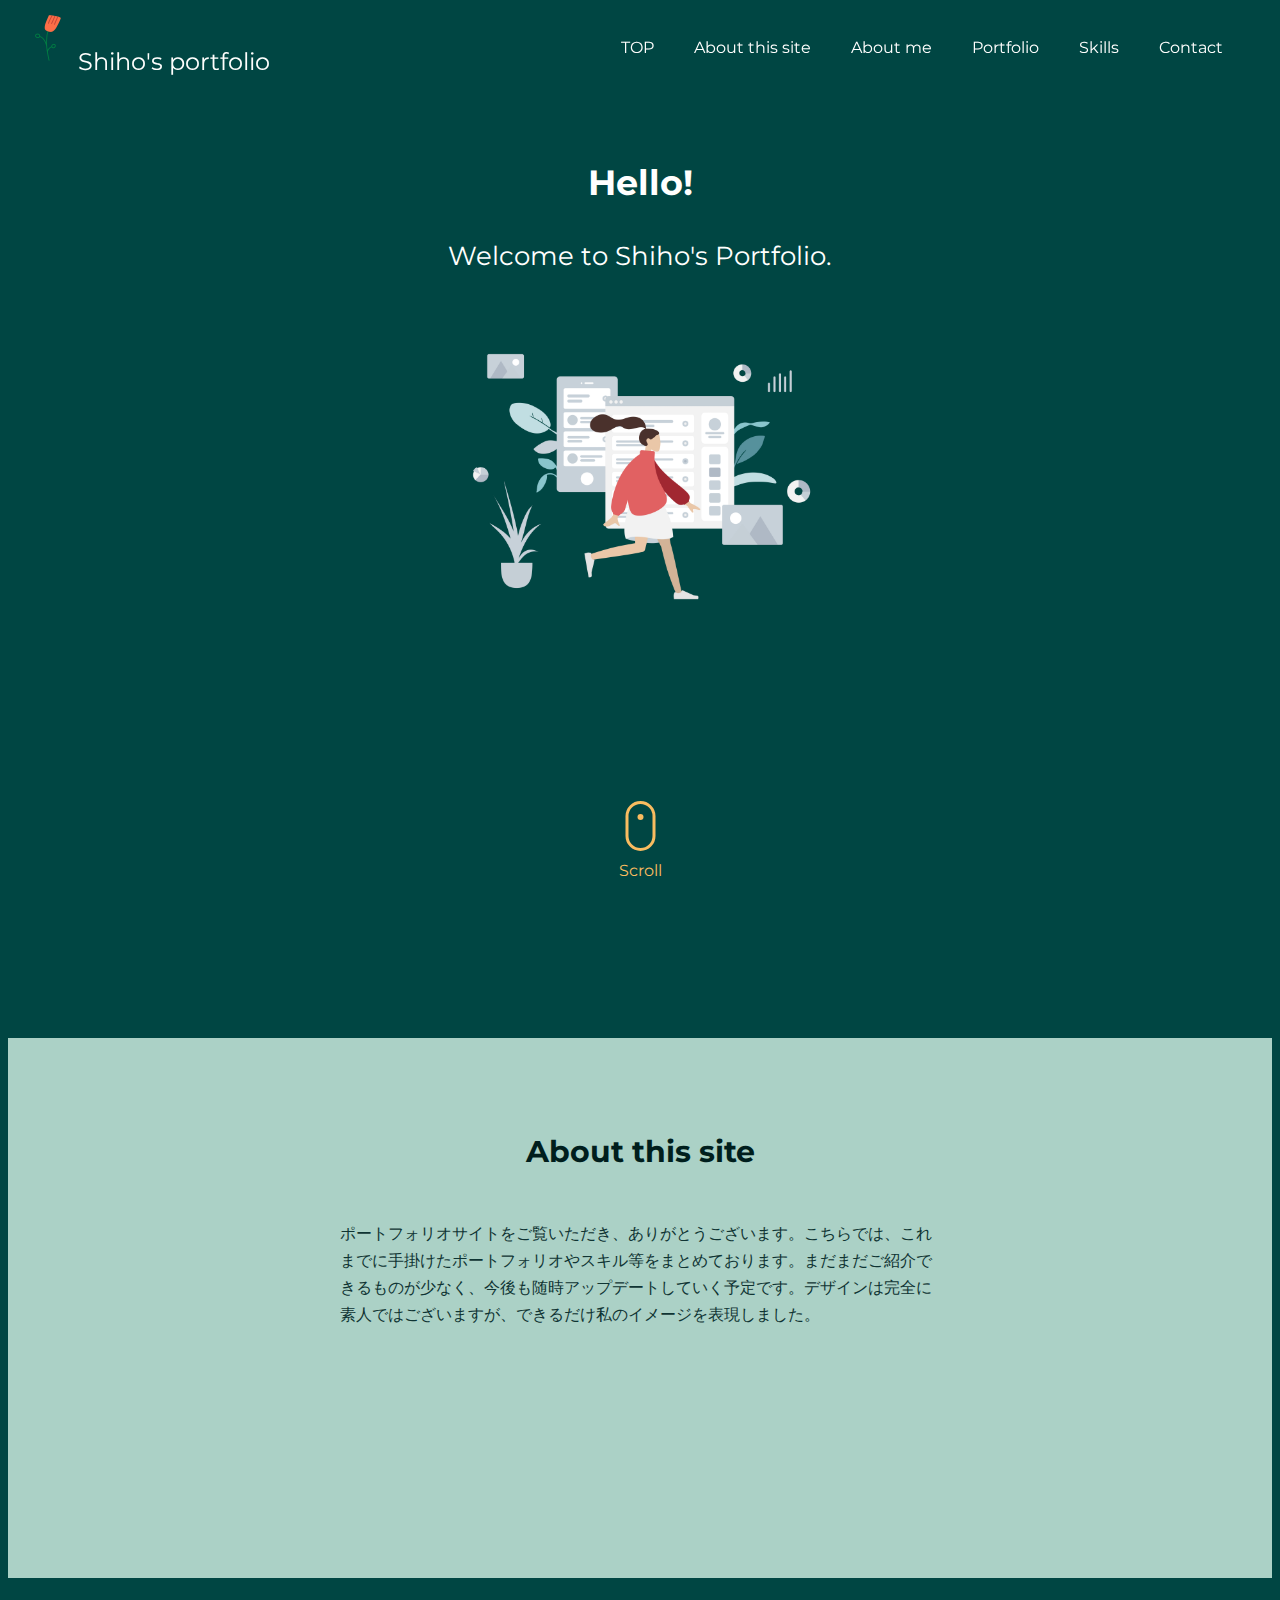
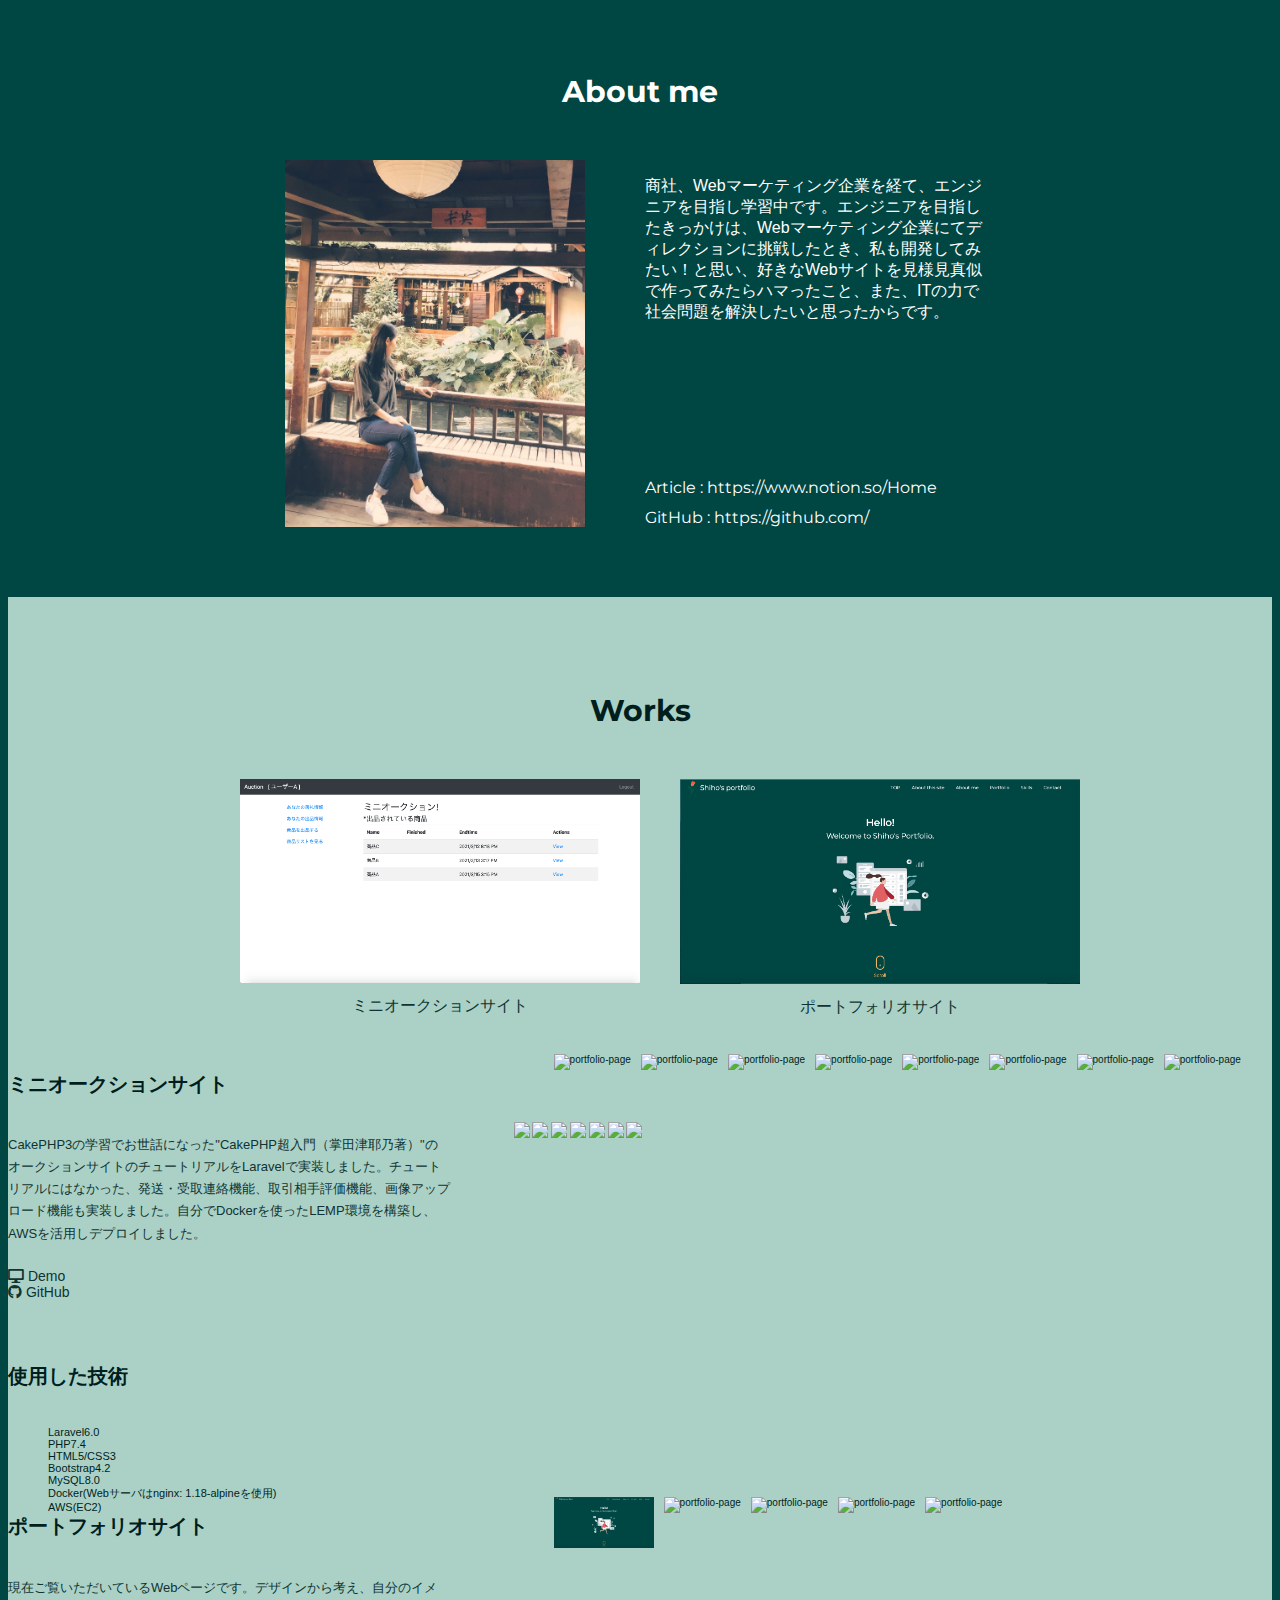
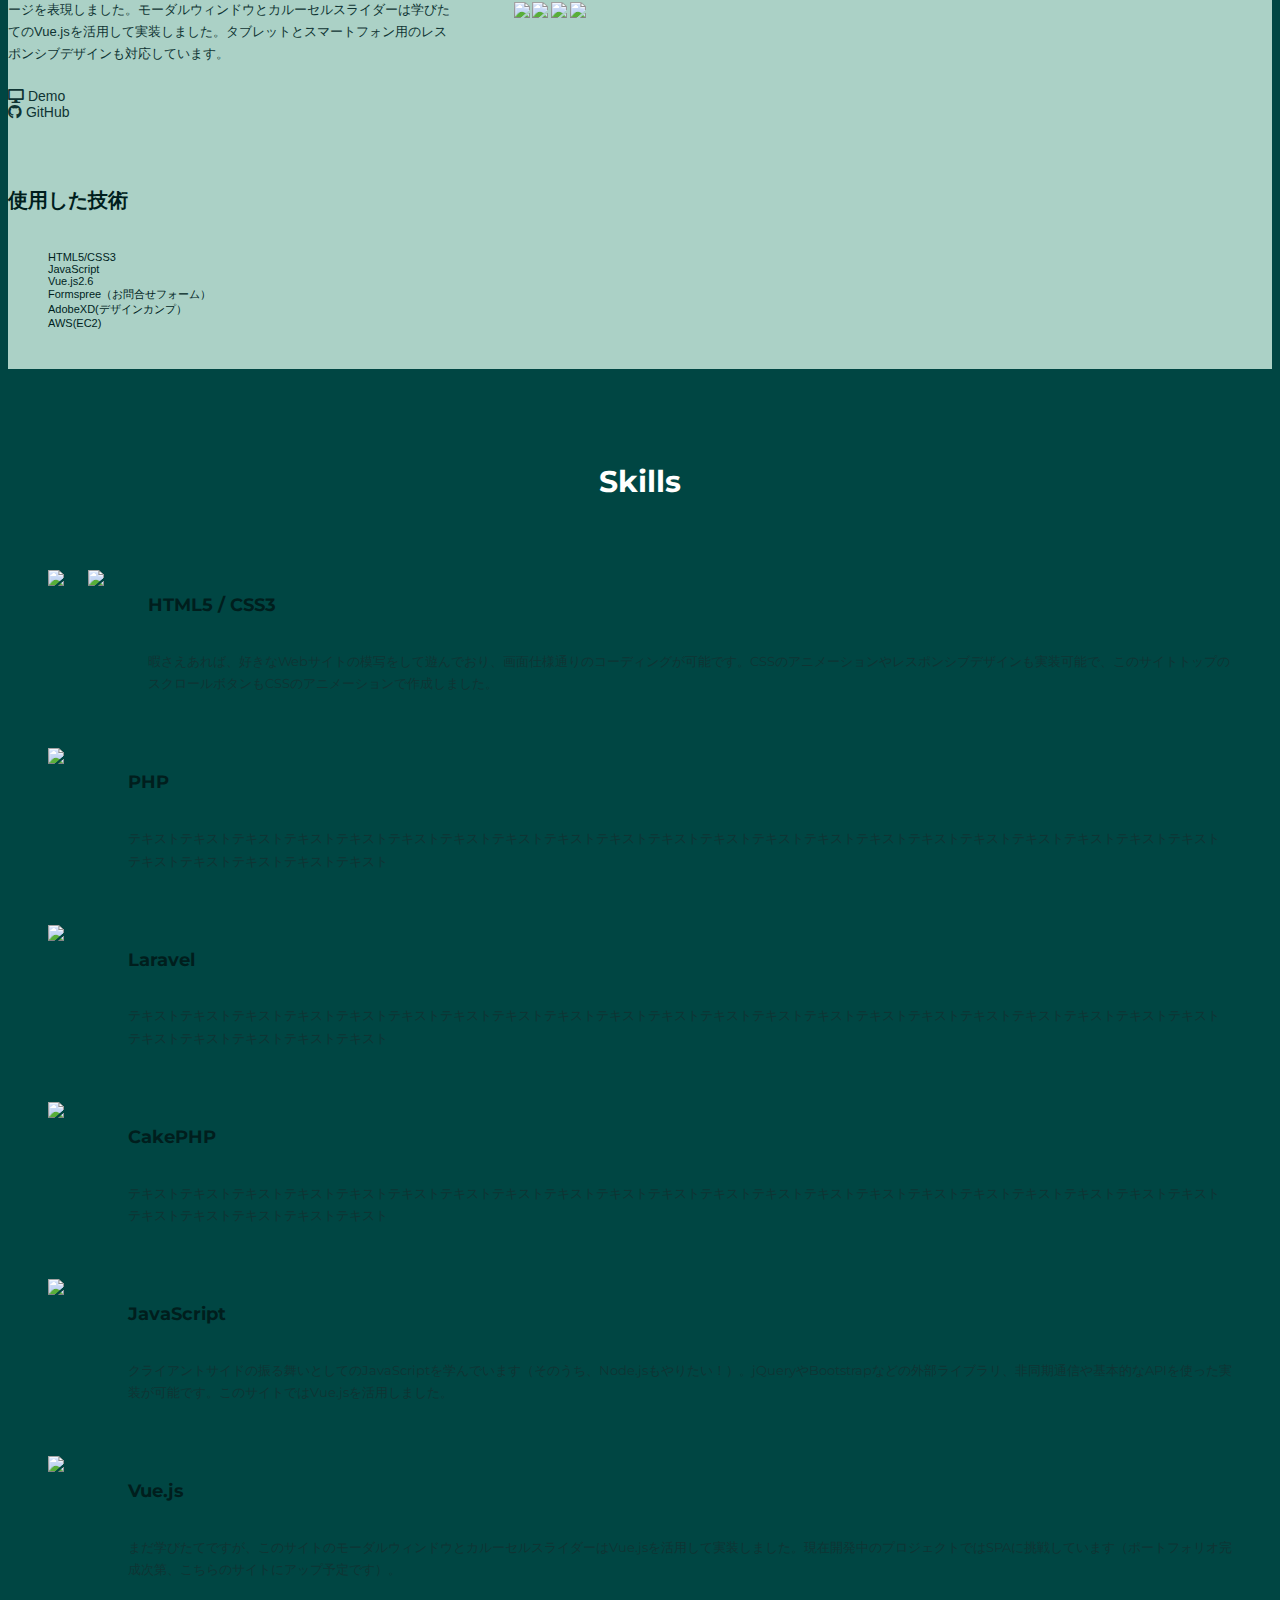
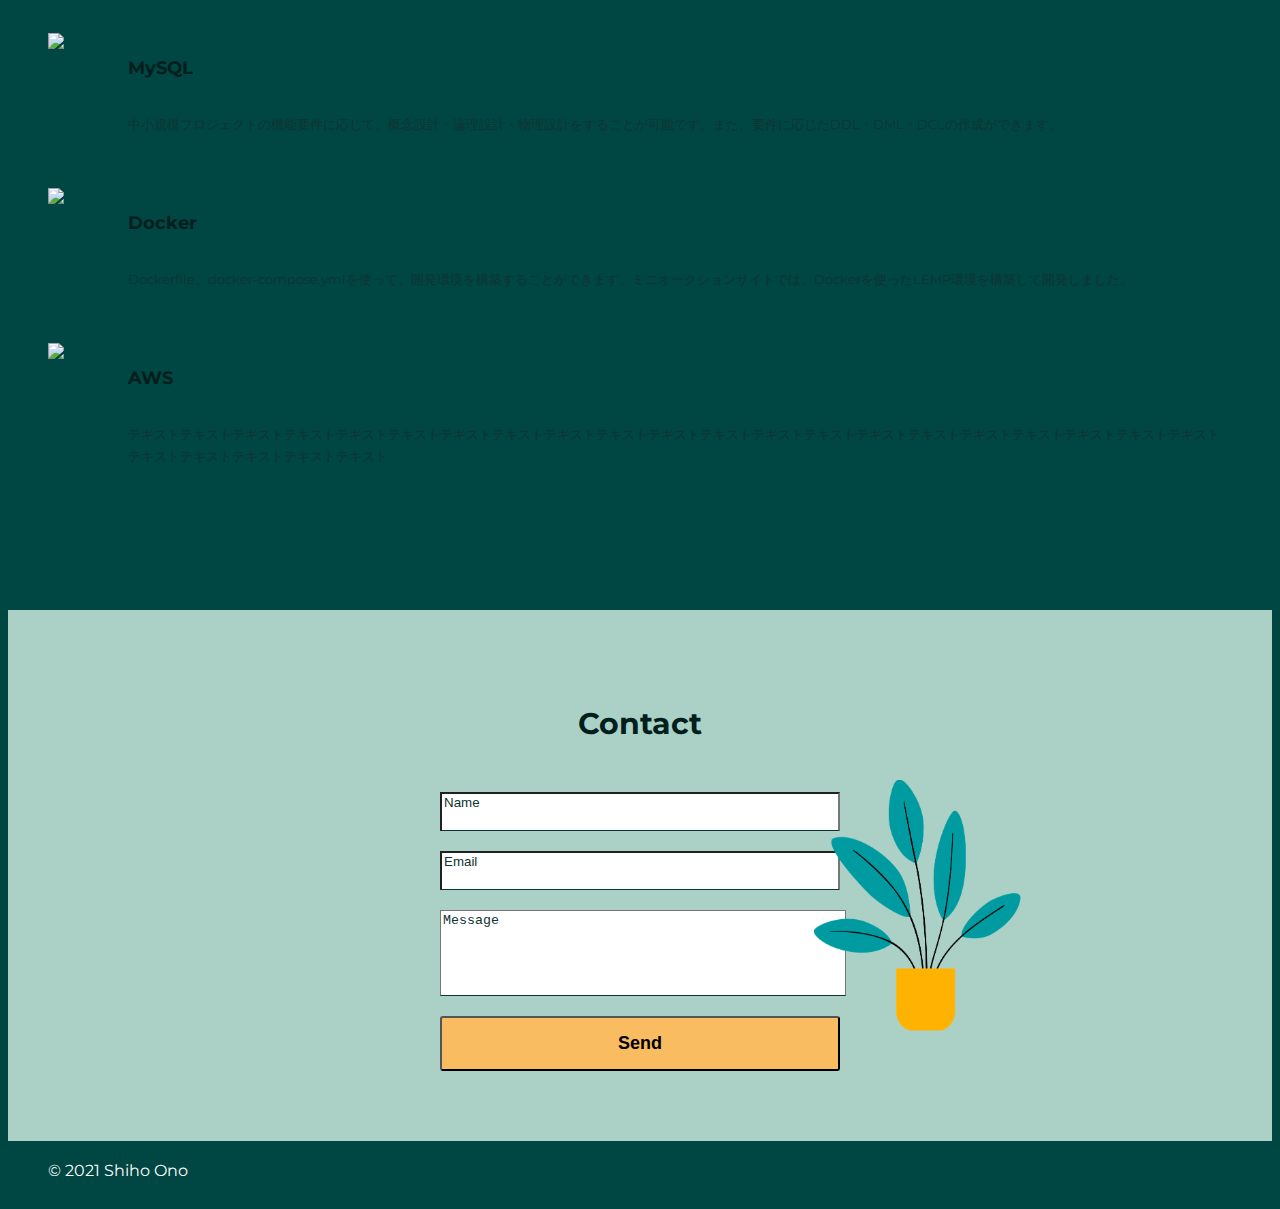
==== commit f34a6d08: "テキスト類追加" ====
--- a/index.html
+++ b/index.html
@@ -4,7 +4,7 @@
     <meta charset="UTF-8">
     <meta name="viewport" content="width=device-width, initial-scale=1, minimum-scale=1, maximum-scale=1, user-scalable=no">
     <title>Shiho's Portfolio</title>
-    <meta name="description" content="">
+    <meta name="description" content="Shihoのポートフォリオサイトです。こちらでは、これまでに手掛けたポートフォリオやスキル等をまとめております。">
     <link rel="icon" href="img/Hands - Flower.png">
     <link rel="stylesheet" href="https://unpkg.com/ress/dist/ress.min.css">
     <link rel="stylesheet" href="https://cdn.jsdelivr.net/npm/hooper@0.2.1/dist/hooper.css">
@@ -234,7 +234,7 @@
                                 </div>
                                 <div class="skill-text">
                                     <h4>JavaScript</h4>
-                                    <p>テキストテキストテキストテキストテキストテキストテキストテキストテキストテキストテキストテキストテキストテキストテキストテキストテキストテキストテキストテキストテキストテキストテキストテキストテキストテキスト</p>
+                                    <p>クライアントサイドの振る舞いとしてのJavaScriptを学んでいます（そのうち、Node.jsもやりたい！）。jQueryやBootstrapなどの外部ライブラリ、非同期通信や基本的なAPIを使った実装が可能です。このサイトではVue.jsを活用しました。</p>
                                 </div>
                             </div>
                         </slide>
@@ -245,7 +245,7 @@
                                 </div>
                                 <div class="skill-text">
                                     <h4>Vue.js</h4>
-                                    <p>テキストテキストテキストテキストテキストテキストテキストテキストテキストテキストテキストテキストテキストテキストテキストテキストテキストテキストテキストテキストテキストテキストテキストテキストテキストテキスト</p>
+                                    <p>まだ学びたてですが、このサイトのモーダルウィンドウとカルーセルスライダーはVue.jsを活用して実装しました。現在開発中のプロジェクトではSPAに挑戦しています（ポートフォリオ完成次第、こちらのサイトにアップ予定です）。</p>
                                 </div>
                             </div>
                         </slide>
@@ -256,7 +256,7 @@
                                 </div>
                                 <div class="skill-text">
                                     <h4>MySQL</h4>
-                                    <p>テキストテキストテキストテキストテキストテキストテキストテキストテキストテキストテキストテキストテキストテキストテキストテキストテキストテキストテキストテキストテキストテキストテキストテキストテキストテキスト</p>
+                                    <p>中小規模プロジェクトの機能要件に応じて、概念設計・論理設計・物理設計をすることが可能です。また、要件に応じたDDL・DML・DCLの作成ができます。</p>
                                 </div>
                             </div>
                         </slide>
@@ -267,7 +267,7 @@
                                 </div>
                                 <div class="skill-text">
                                     <h4>Docker</h4>
-                                    <p>テキストテキストテキストテキストテキストテキストテキストテキストテキストテキストテキストテキストテキストテキストテキストテキストテキストテキストテキストテキストテキストテキストテキストテキストテキストテキスト</p>
+                                    <p>Dockerfile、docker-compose.ymlを使って、開発環境を構築することができます。ミニオークションサイトでは、Dockerを使ったLEMP環境を構築して開発しました。</p>
                                 </div>
                             </div>
                         </slide>
--- a/style.css
+++ b/style.css
@@ -191,7 +191,6 @@
 }
 
 #about-this-site p {
-    text-align: center;
     font-size: 1.6rem;
     max-width: 600px;
     margin: 0 auto;
@@ -259,6 +258,10 @@
 
 .portfolio img {
     max-width: 400px;
+}
+
+.portfolio img:hover {
+    cursor: pointer;
 }
 
 .portfolio {
@@ -376,6 +379,10 @@
     width: 100px;
 }
 
+.portfolio-images img:hover {
+    cursor: pointer;
+}
+
 .portfolio-images ul {
     display: flex;
     flex-wrap: wrap;
@@ -470,6 +477,10 @@
     padding-bottom: 20px;
     border-bottom: 1px solid #0f3433;
     margin-bottom: 20px;
+}
+
+#contact input:focus {
+    outline: none;
 }
 
 #contact input::placeholder{
@@ -482,6 +493,10 @@
     height:80px;
     margin-bottom: 20px;
     border-bottom: 1px solid #0f3433;
+}
+
+#contact textarea:focus {
+    outline: none;
 }
 
 #contact textarea::placeholder{
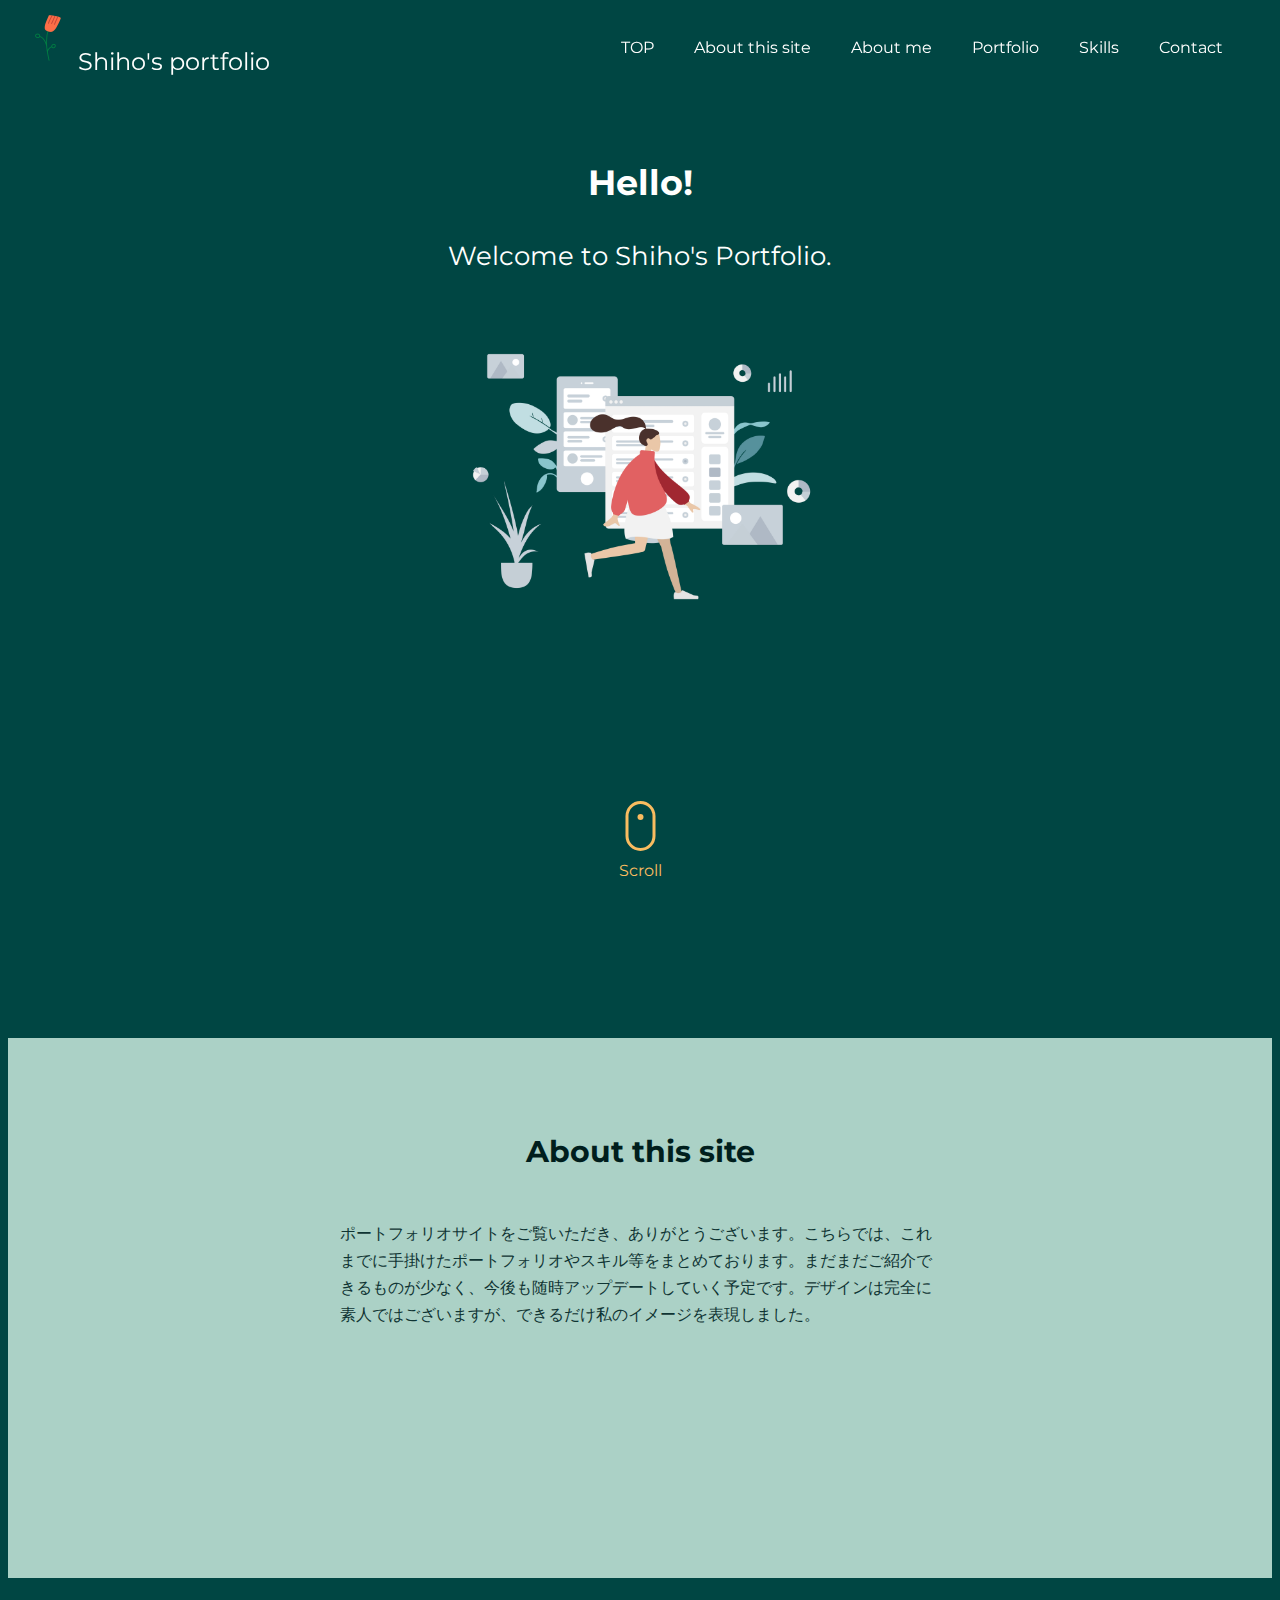
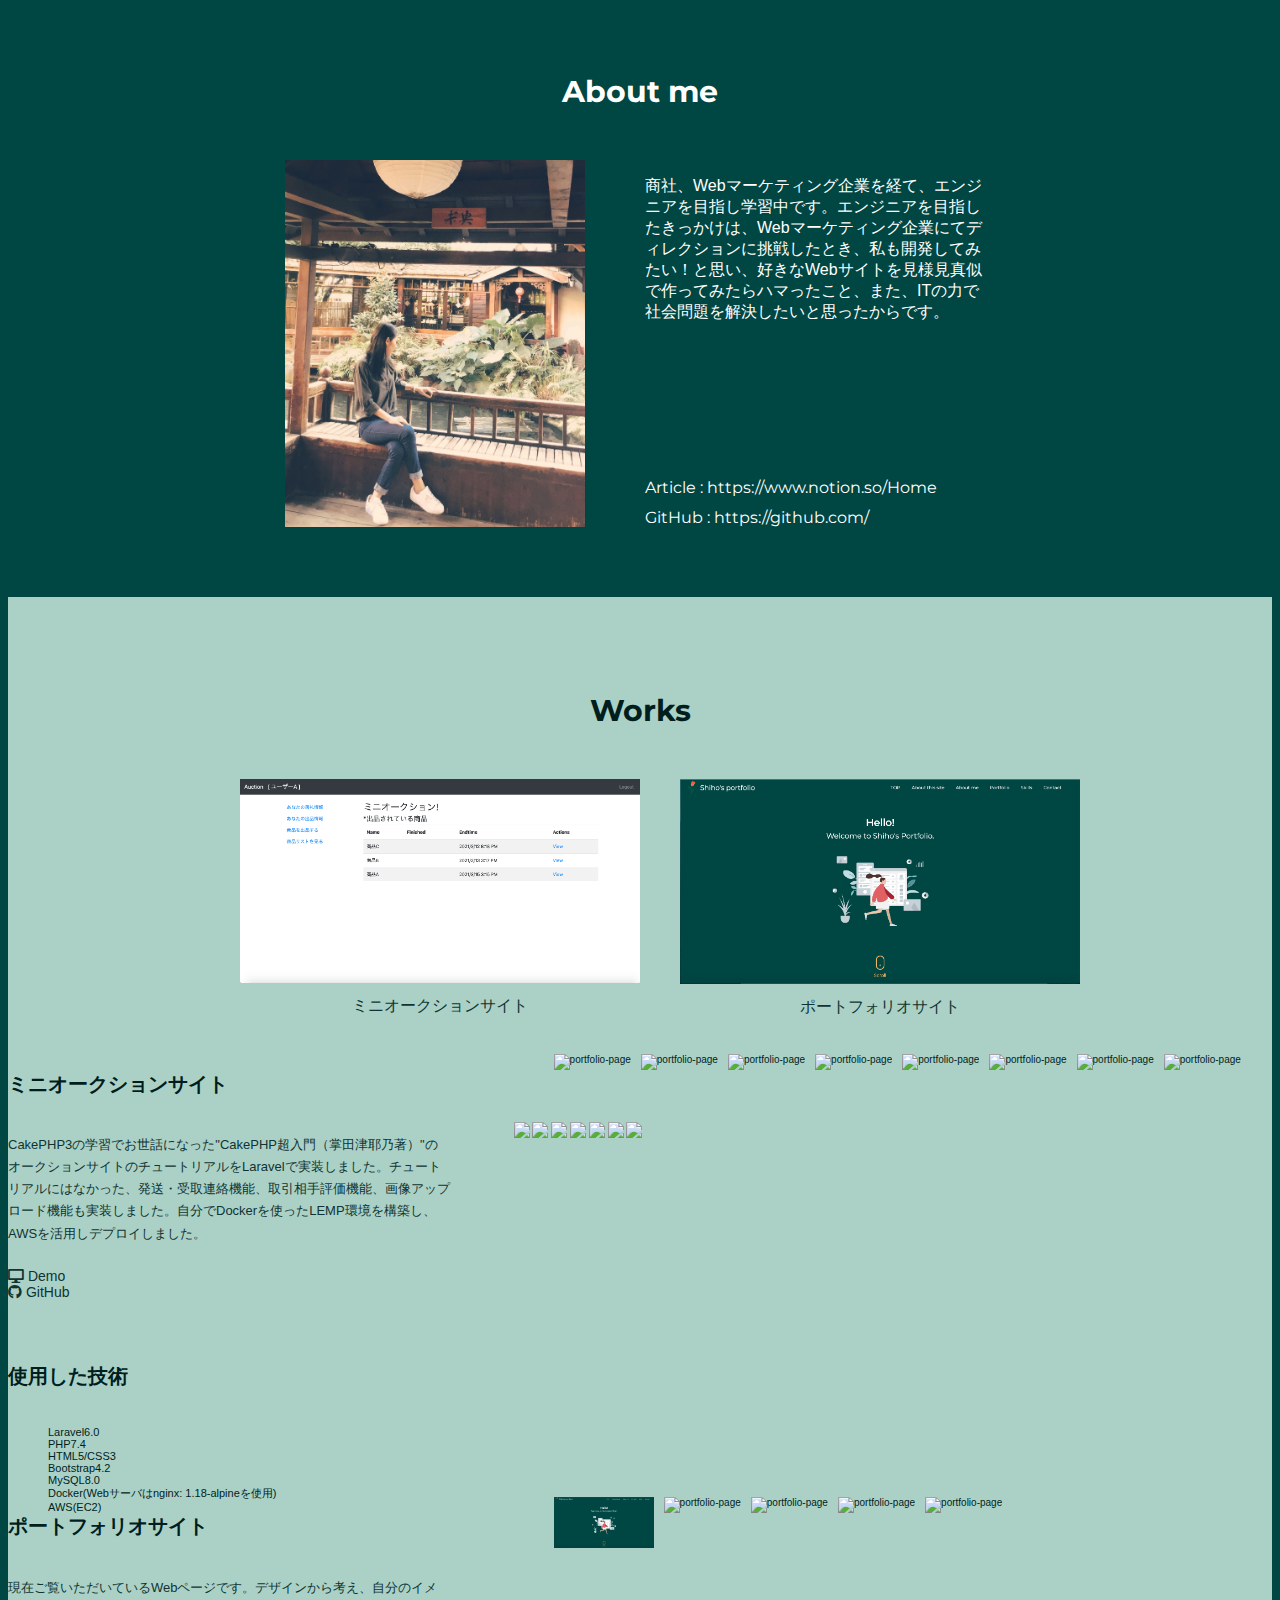
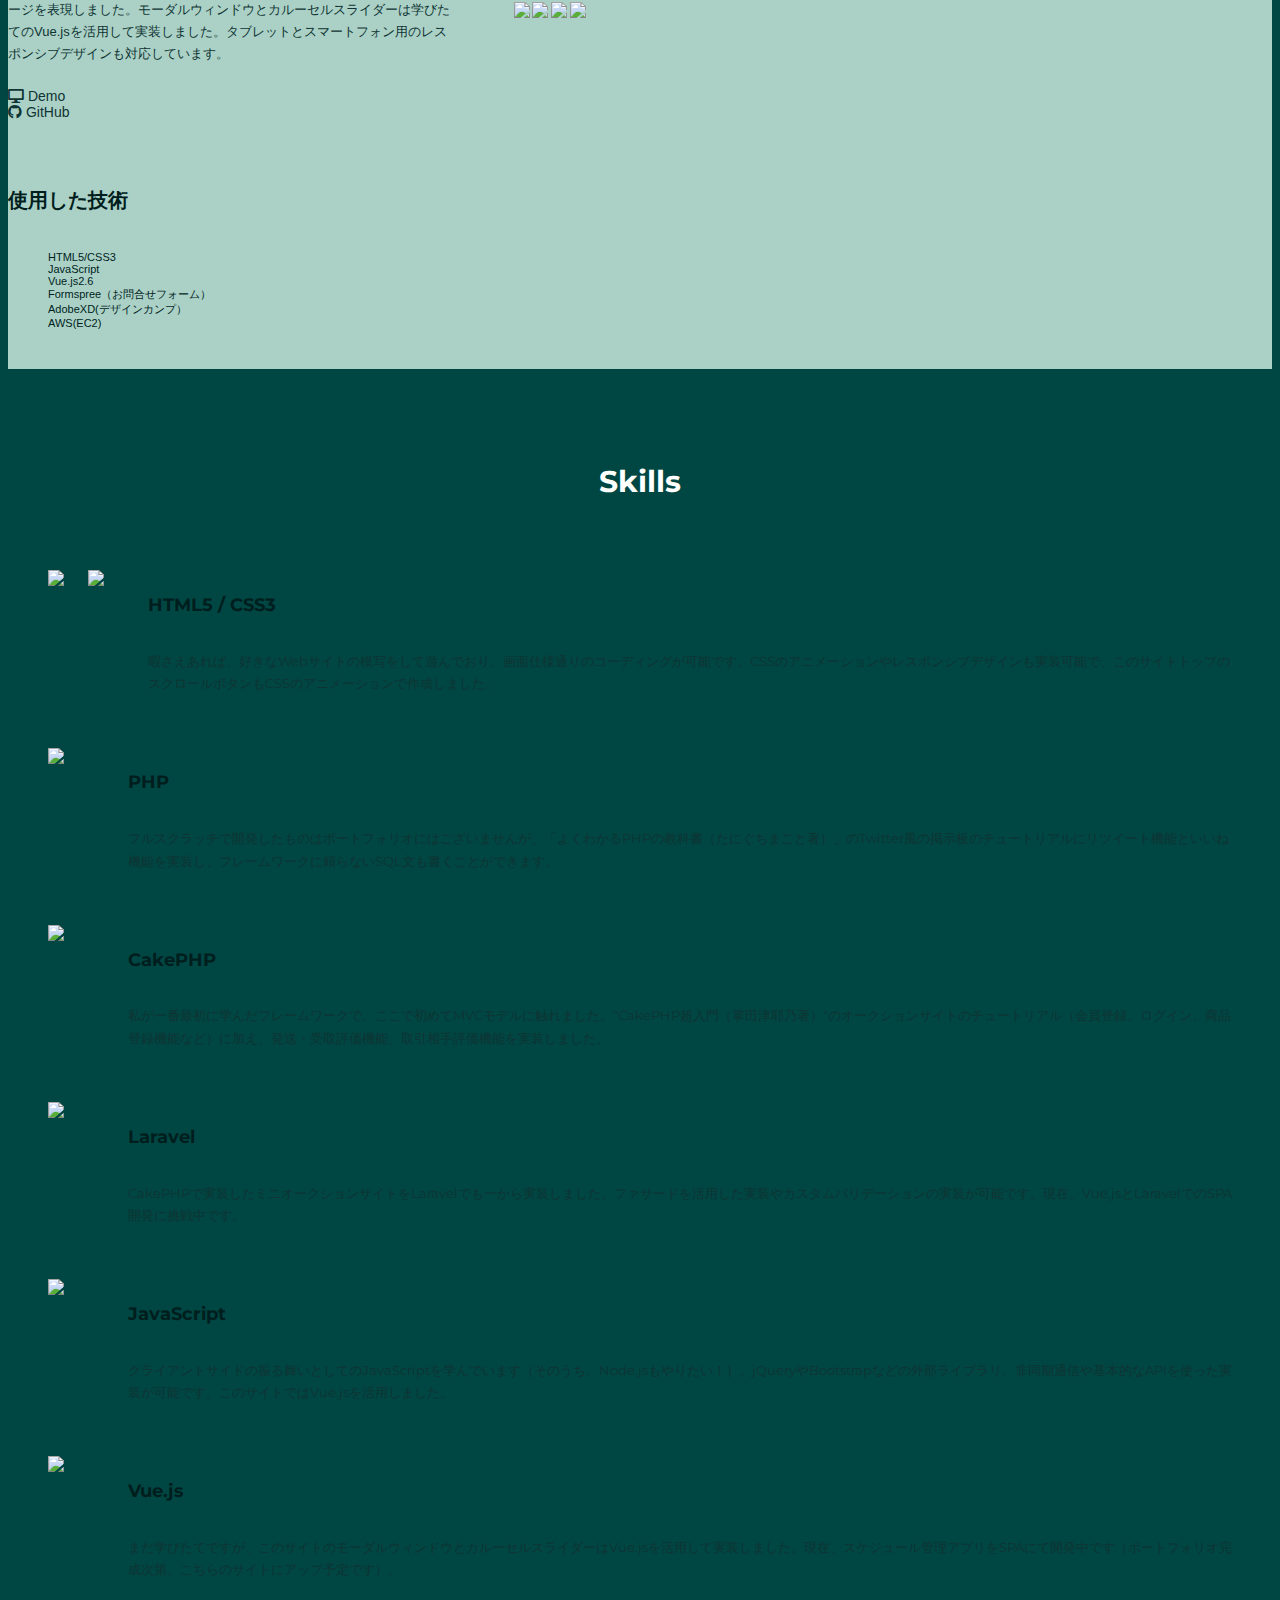
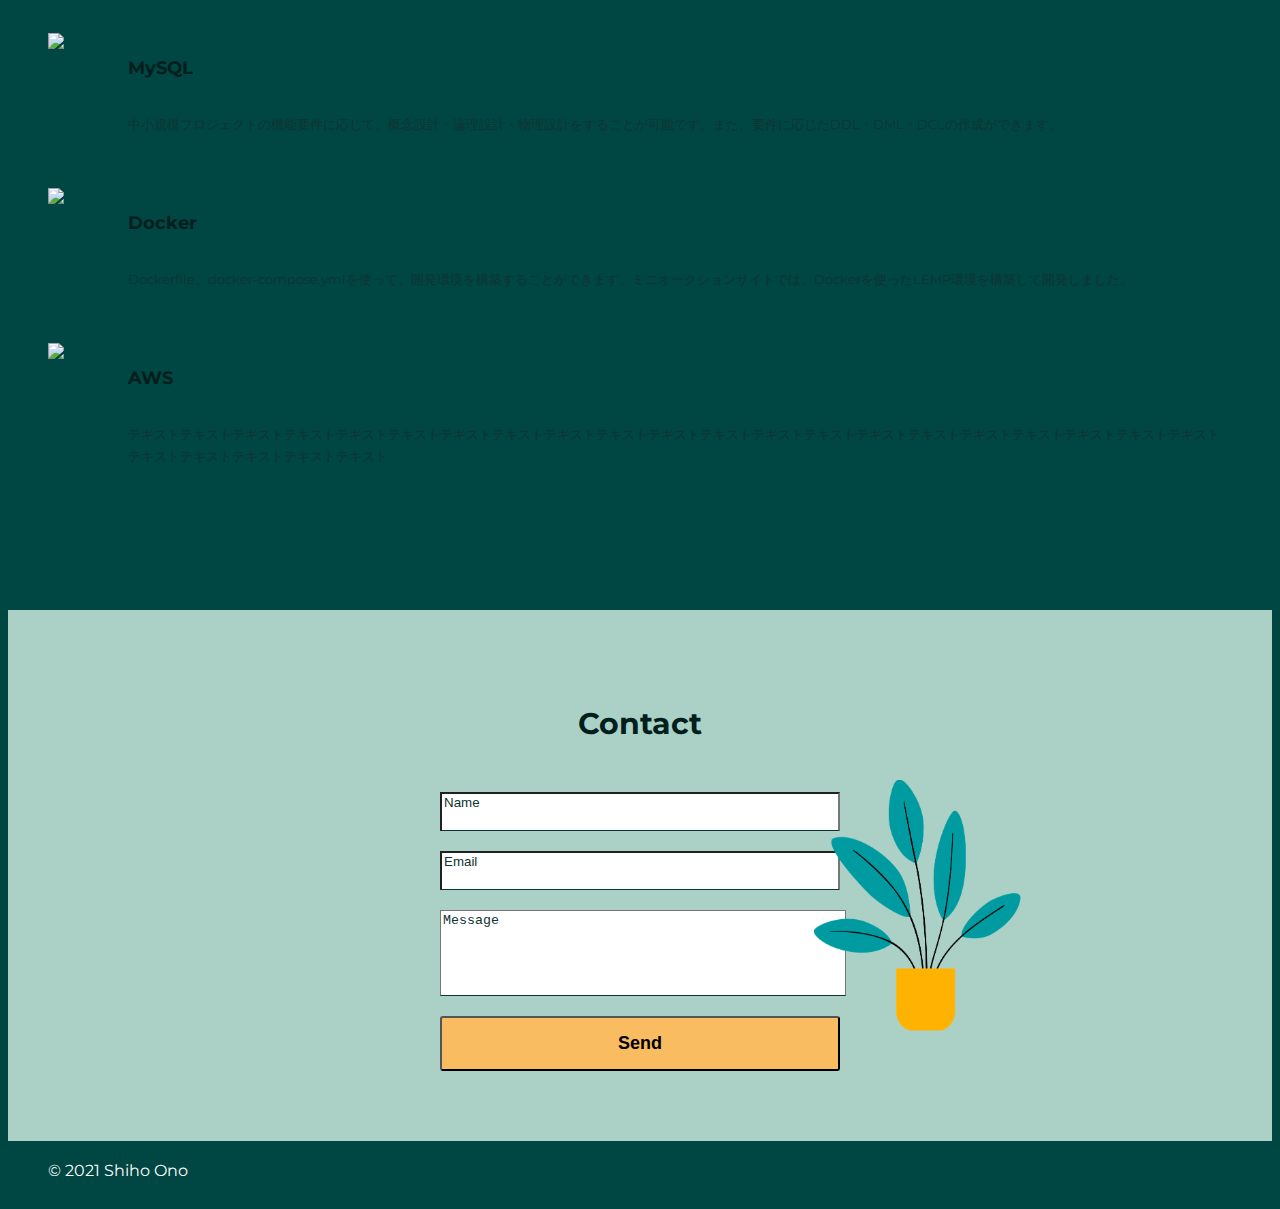
==== commit 79eeb3ca: "テキスト類変更" ====
--- a/index.html
+++ b/index.html
@@ -201,7 +201,18 @@
                                 </div>
                                 <div class="skill-text">
                                     <h4>PHP</h4>
-                                    <p>テキストテキストテキストテキストテキストテキストテキストテキストテキストテキストテキストテキストテキストテキストテキストテキストテキストテキストテキストテキストテキストテキストテキストテキストテキストテキスト</p>
+                                    <p>フルスクラッチで開発したものはポートフォリオにはございませんが、「よくわかるPHPの教科書（たにぐちまこと著）」のTwitter風の掲示板のチュートリアルにリツイート機能といいね機能を実装し、フレームワークに頼らないSQL文も書くことができます。</p>
+                                </div>
+                            </div>
+                        </slide>
+                        <slide>
+                            <div class="skill skills-common">
+                                <div class="icon">
+                                    <img src="https://icongr.am/devicon/cakephp-original.svg?size=80&color=currentColor">
+                                </div>
+                                <div class="skill-text">
+                                    <h4>CakePHP</h4>
+                                    <p>私が一番最初に学んだフレームワークで、ここで初めてMVCモデルに触れました。"CakePHP超入門（掌田津耶乃著）"のオークションサイトのチュートリアル（会員登録、ログイン、商品登録機能など）に加え、発送・受取評価機能、取引相手評価機能を実装しました。</p>
                                 </div>
                             </div>
                         </slide>
@@ -212,18 +223,7 @@
                                 </div>
                                 <div class="skill-text">
                                     <h4>Laravel</h4>
-                                    <p>テキストテキストテキストテキストテキストテキストテキストテキストテキストテキストテキストテキストテキストテキストテキストテキストテキストテキストテキストテキストテキストテキストテキストテキストテキストテキスト</p>
-                                </div>
-                            </div>
-                        </slide>
-                        <slide>
-                            <div class="skill skills-common">
-                                <div class="icon">
-                                    <img src="https://icongr.am/devicon/cakephp-original.svg?size=80&color=currentColor">
-                                </div>
-                                <div class="skill-text">
-                                    <h4>CakePHP</h4>
-                                    <p>テキストテキストテキストテキストテキストテキストテキストテキストテキストテキストテキストテキストテキストテキストテキストテキストテキストテキストテキストテキストテキストテキストテキストテキストテキストテキスト</p>
+                                    <p>CakePHPで実装したミニオークションサイトをLaravelでも一から実装しました。ファサードを活用した実装やカスタムバリデーションの実装が可能です。現在、Vue.jsとLaravelでのSPA開発に挑戦中です。</p>
                                 </div>
                             </div>
                         </slide>
@@ -245,7 +245,7 @@
                                 </div>
                                 <div class="skill-text">
                                     <h4>Vue.js</h4>
-                                    <p>まだ学びたてですが、このサイトのモーダルウィンドウとカルーセルスライダーはVue.jsを活用して実装しました。現在開発中のプロジェクトではSPAに挑戦しています（ポートフォリオ完成次第、こちらのサイトにアップ予定です）。</p>
+                                    <p>まだ学びたてですが、このサイトのモーダルウィンドウとカルーセルスライダーはVue.jsを活用して実装しました。現在、スケジュール管理アプリをSPAにて開発中です（ポートフォリオ完成次第、こちらのサイトにアップ予定です）。</p>
                                 </div>
                             </div>
                         </slide>
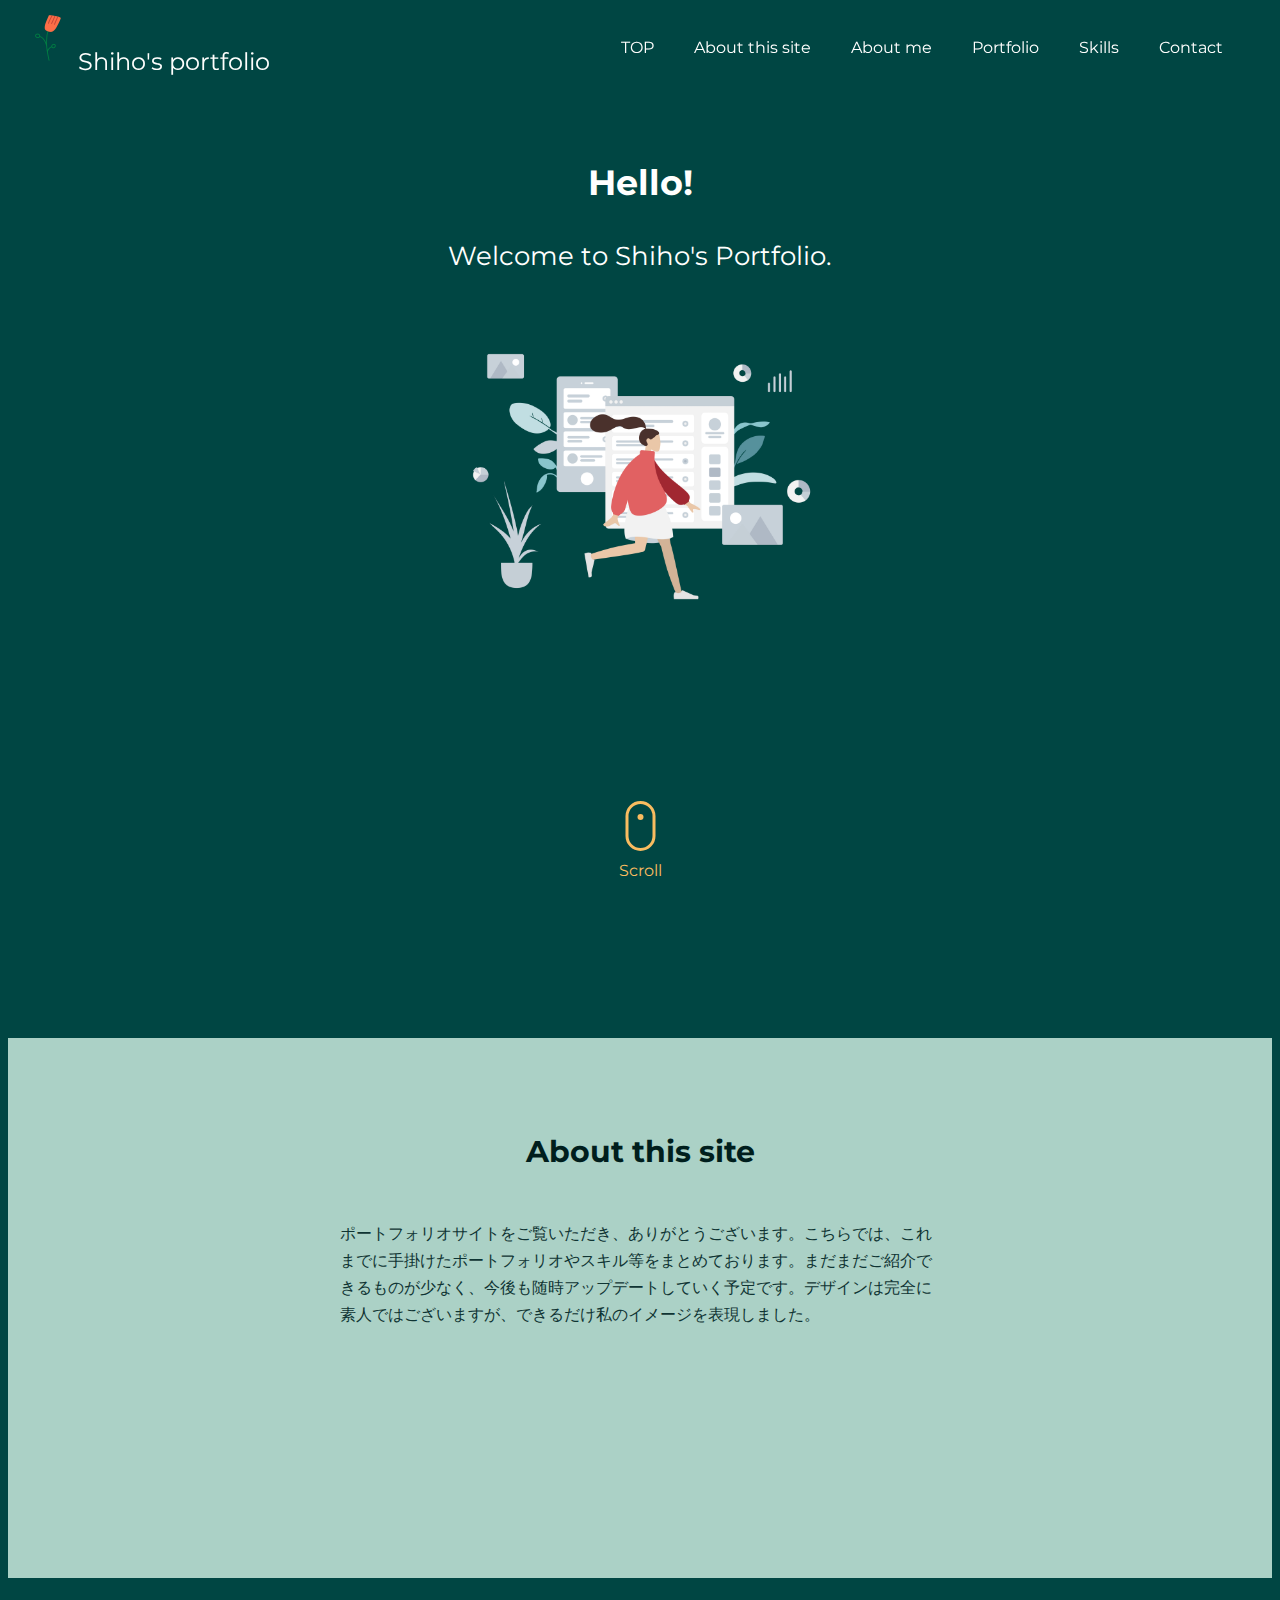
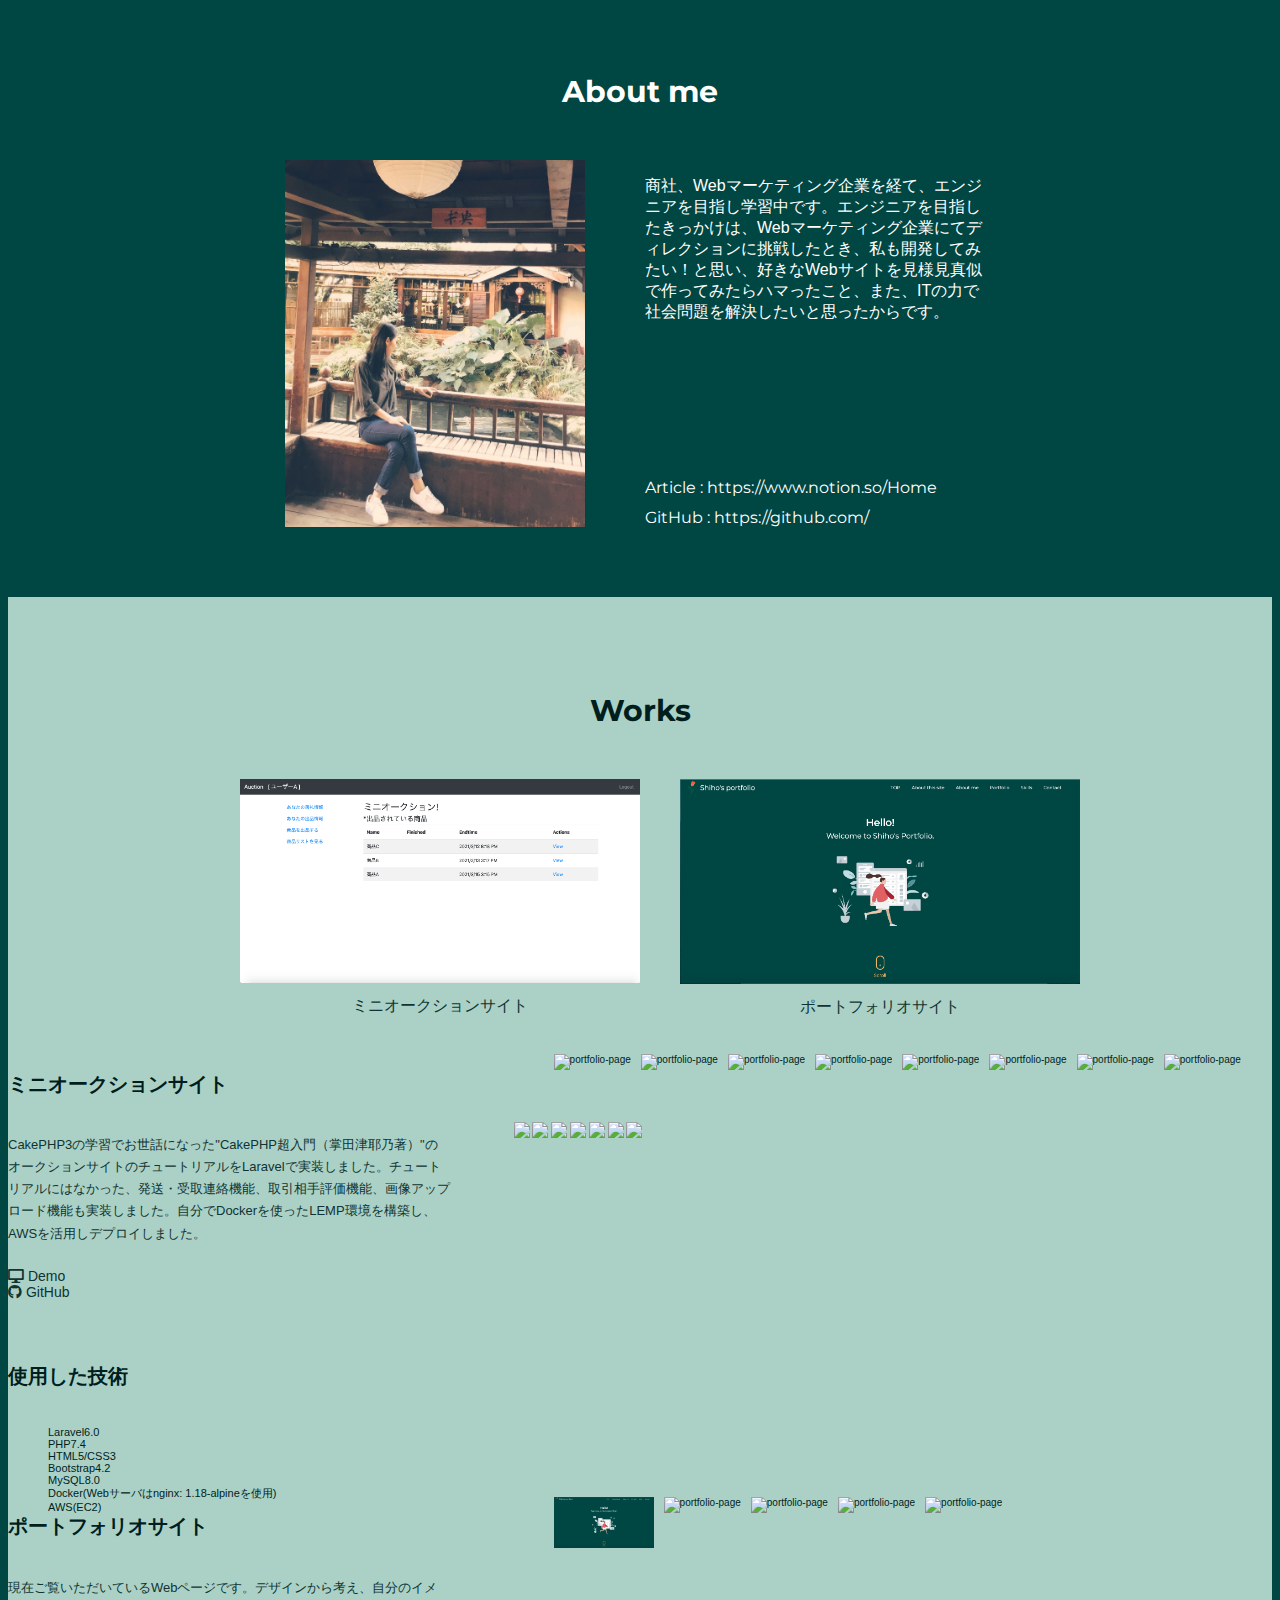
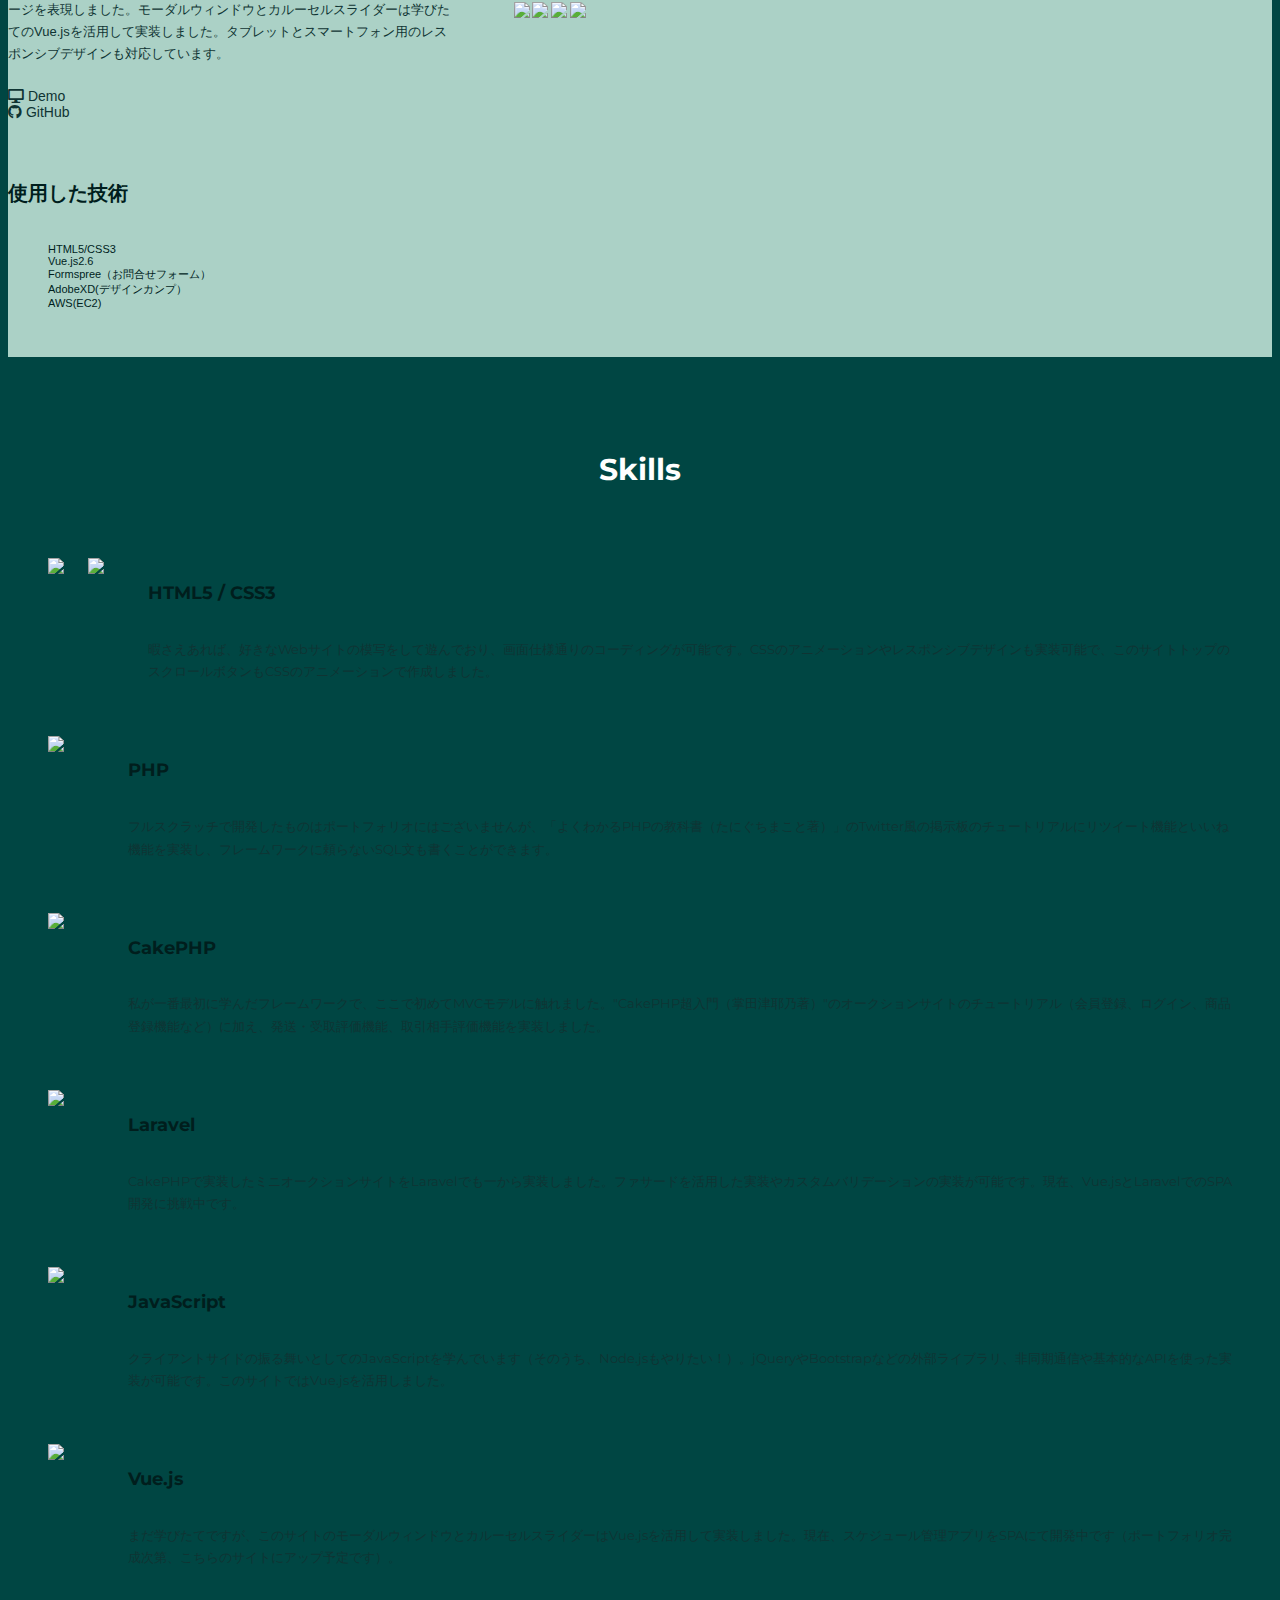
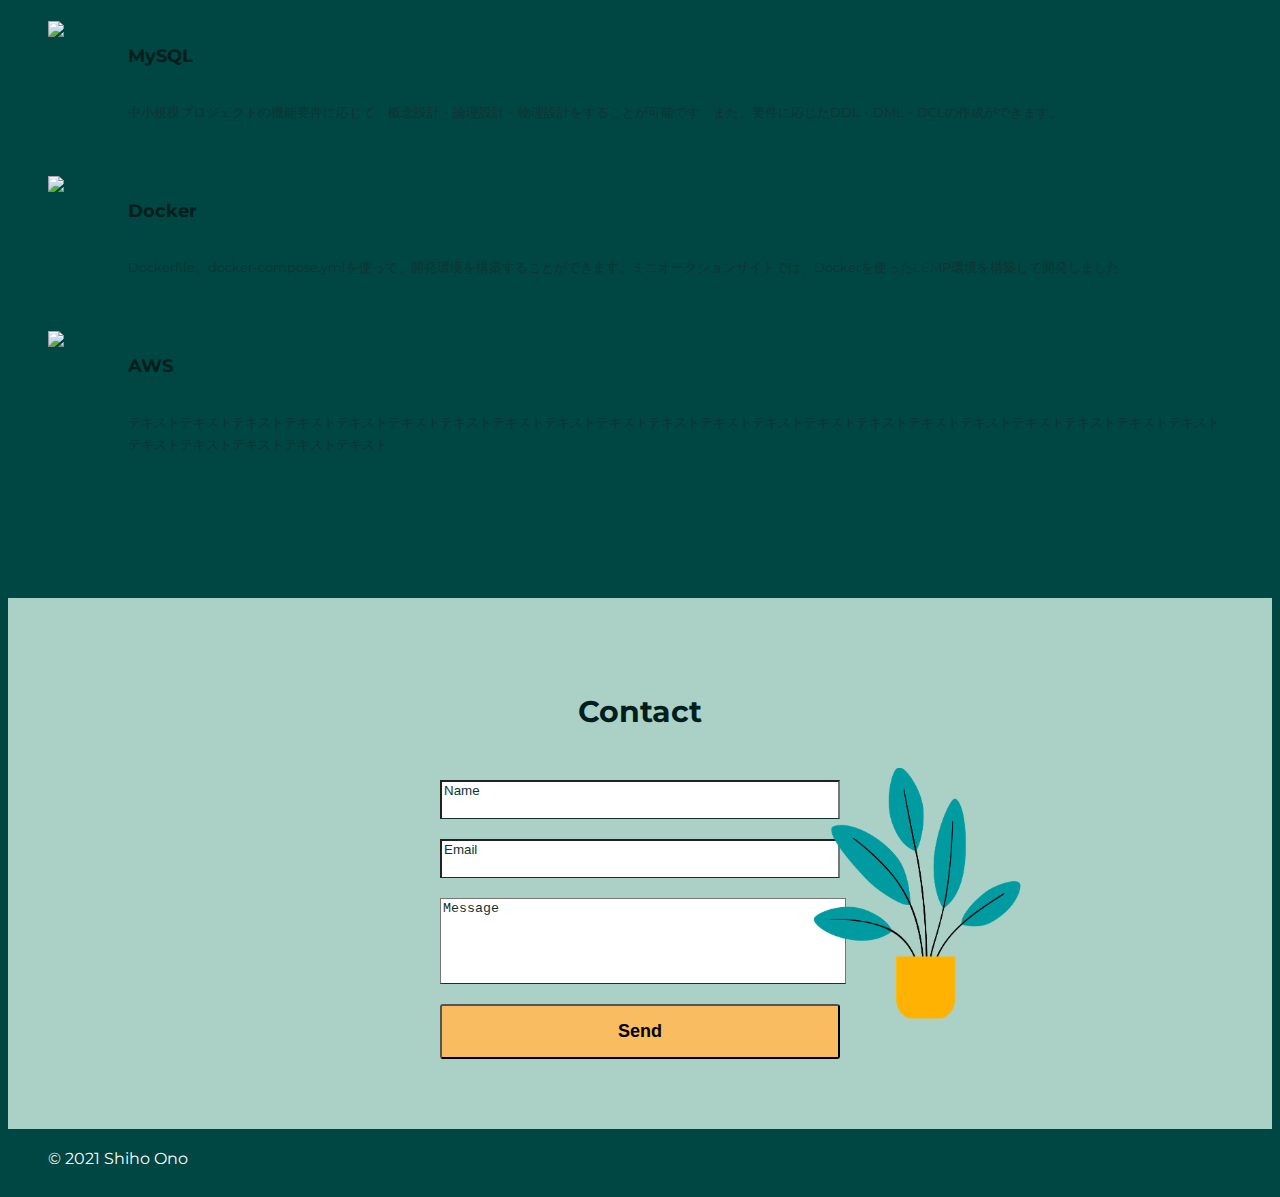
==== commit 82540a00: "テキスト類修正" ====
--- a/index.html
+++ b/index.html
@@ -143,7 +143,6 @@
                                 <h4>使用した技術</h4>
                                 <ul>
                                     <li>HTML5/CSS3</li>
-                                    <li>JavaScript</li>
                                     <li>Vue.js2.6</li>
                                     <li>Formspree（お問合せフォーム）</li>
                                     <li>AdobeXD(デザインカンプ）</li>
--- a/style.css
+++ b/style.css
@@ -336,6 +336,10 @@
     width: 40px;
 }
 
+.close-button img:hover {
+    cursor: pointer;
+}
+
 .about-portfolio {
     width: 35%;
 }
@@ -601,6 +605,10 @@
         transition: all 0.5s;
     }
 
+    .menu-content a {
+        border-bottom: solid;
+    }
+
     .menu-content ul {
         flex-direction: column;
     }
@@ -639,8 +647,12 @@
         padding-top: 15px;
     }
 
+    .html-css p {
+        font-size: 1.0rem;
+    }
+
     .skill-text p {
-        font-size: 1.1rem;
+        font-size: 1.0rem;
     }
 
     #contact img {
@@ -660,7 +672,7 @@
     }
 
     #top {
-        height: calc(100vh - 60px);
+        height: 100vh;
     }
 
     #top a {
@@ -756,6 +768,11 @@
 
     .html-css p {
         padding-top: 10px;
+        line-height: normal;
+    }
+
+    .skill-text p {
+        line-height: normal;
     }
 
     #contact form {
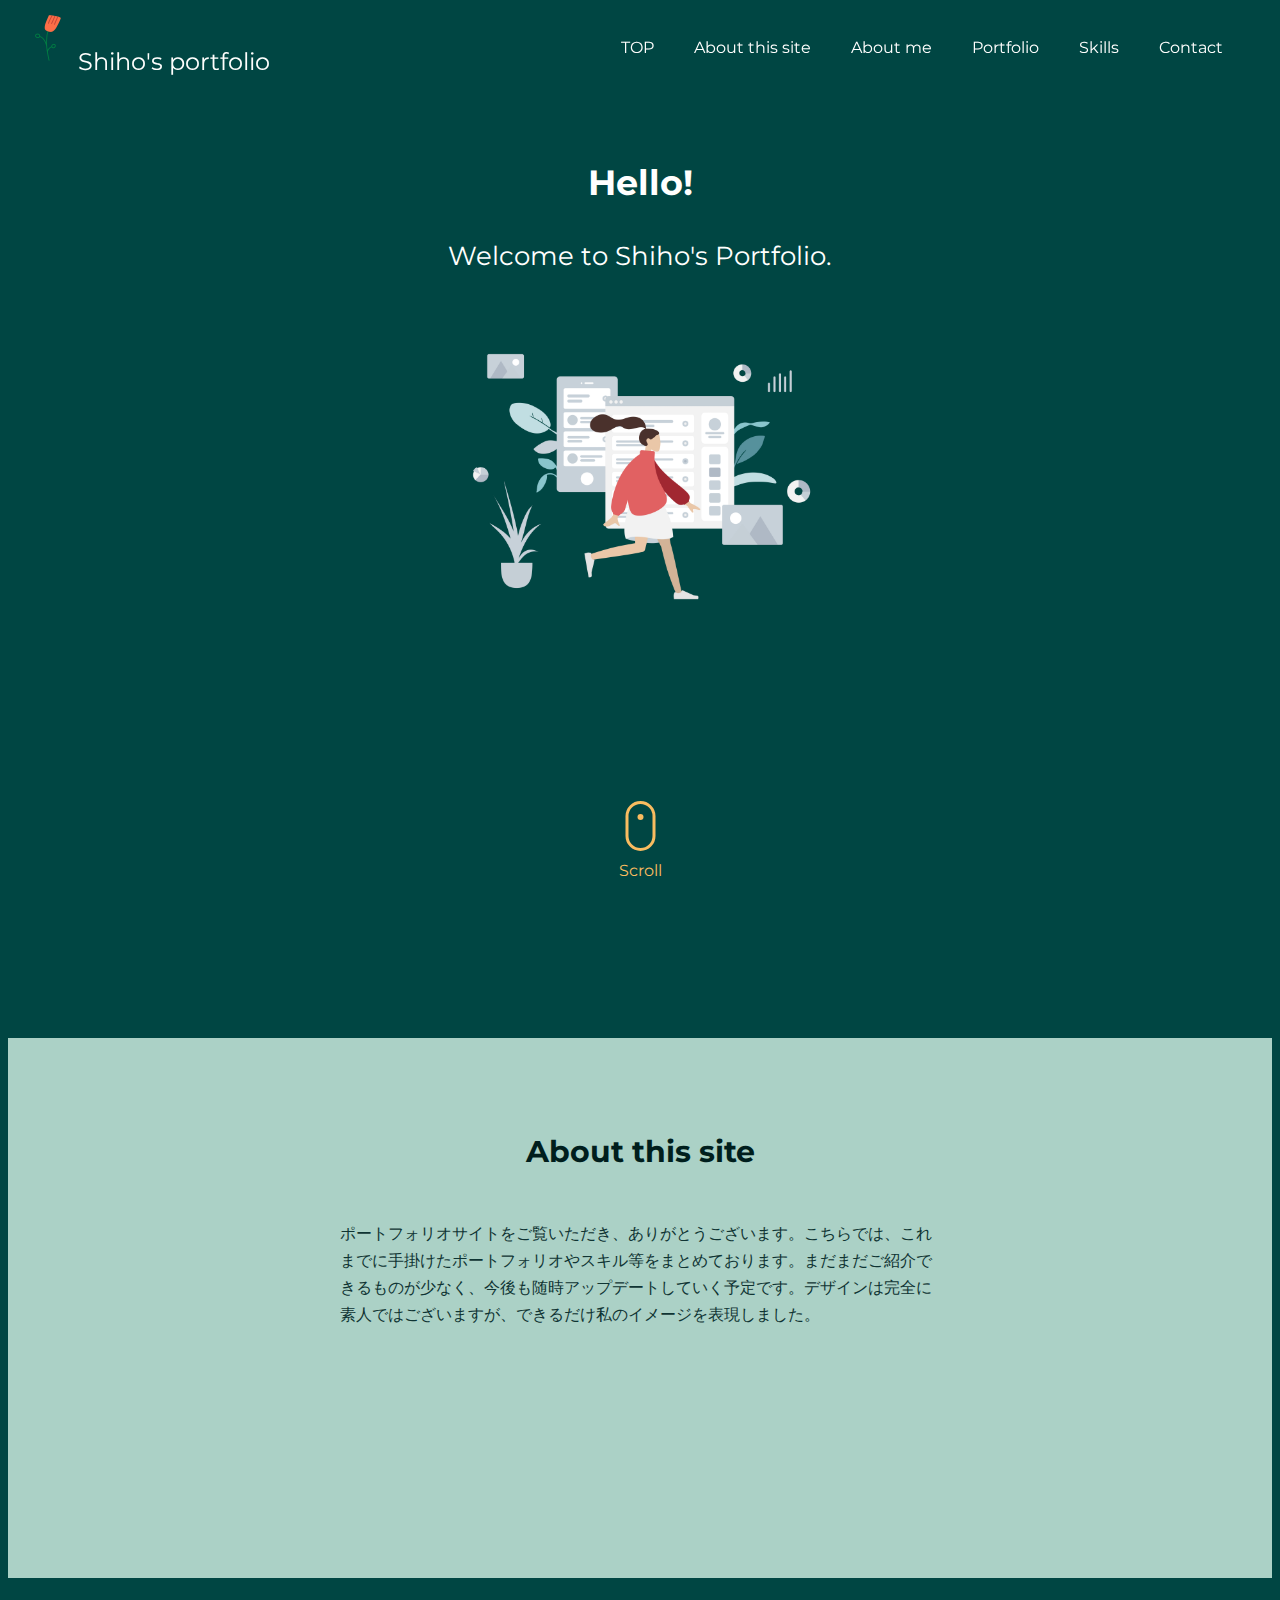
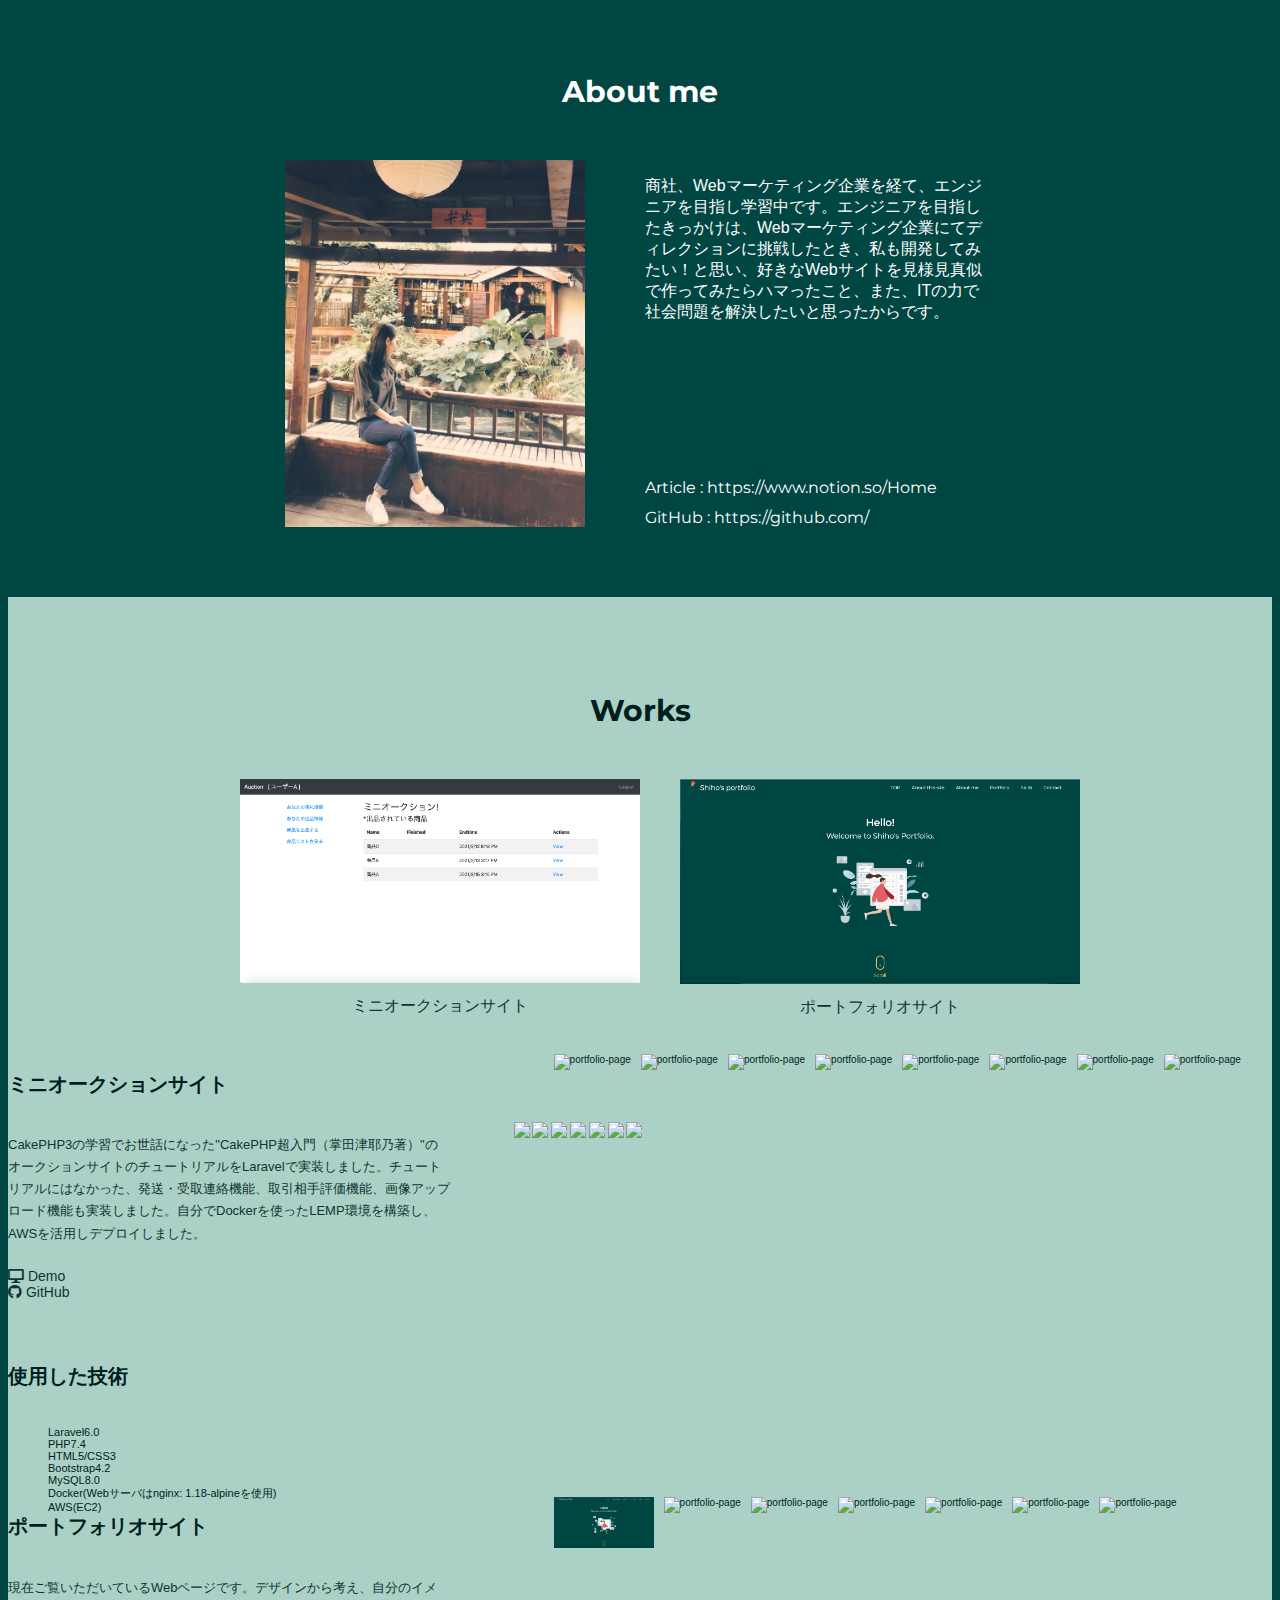
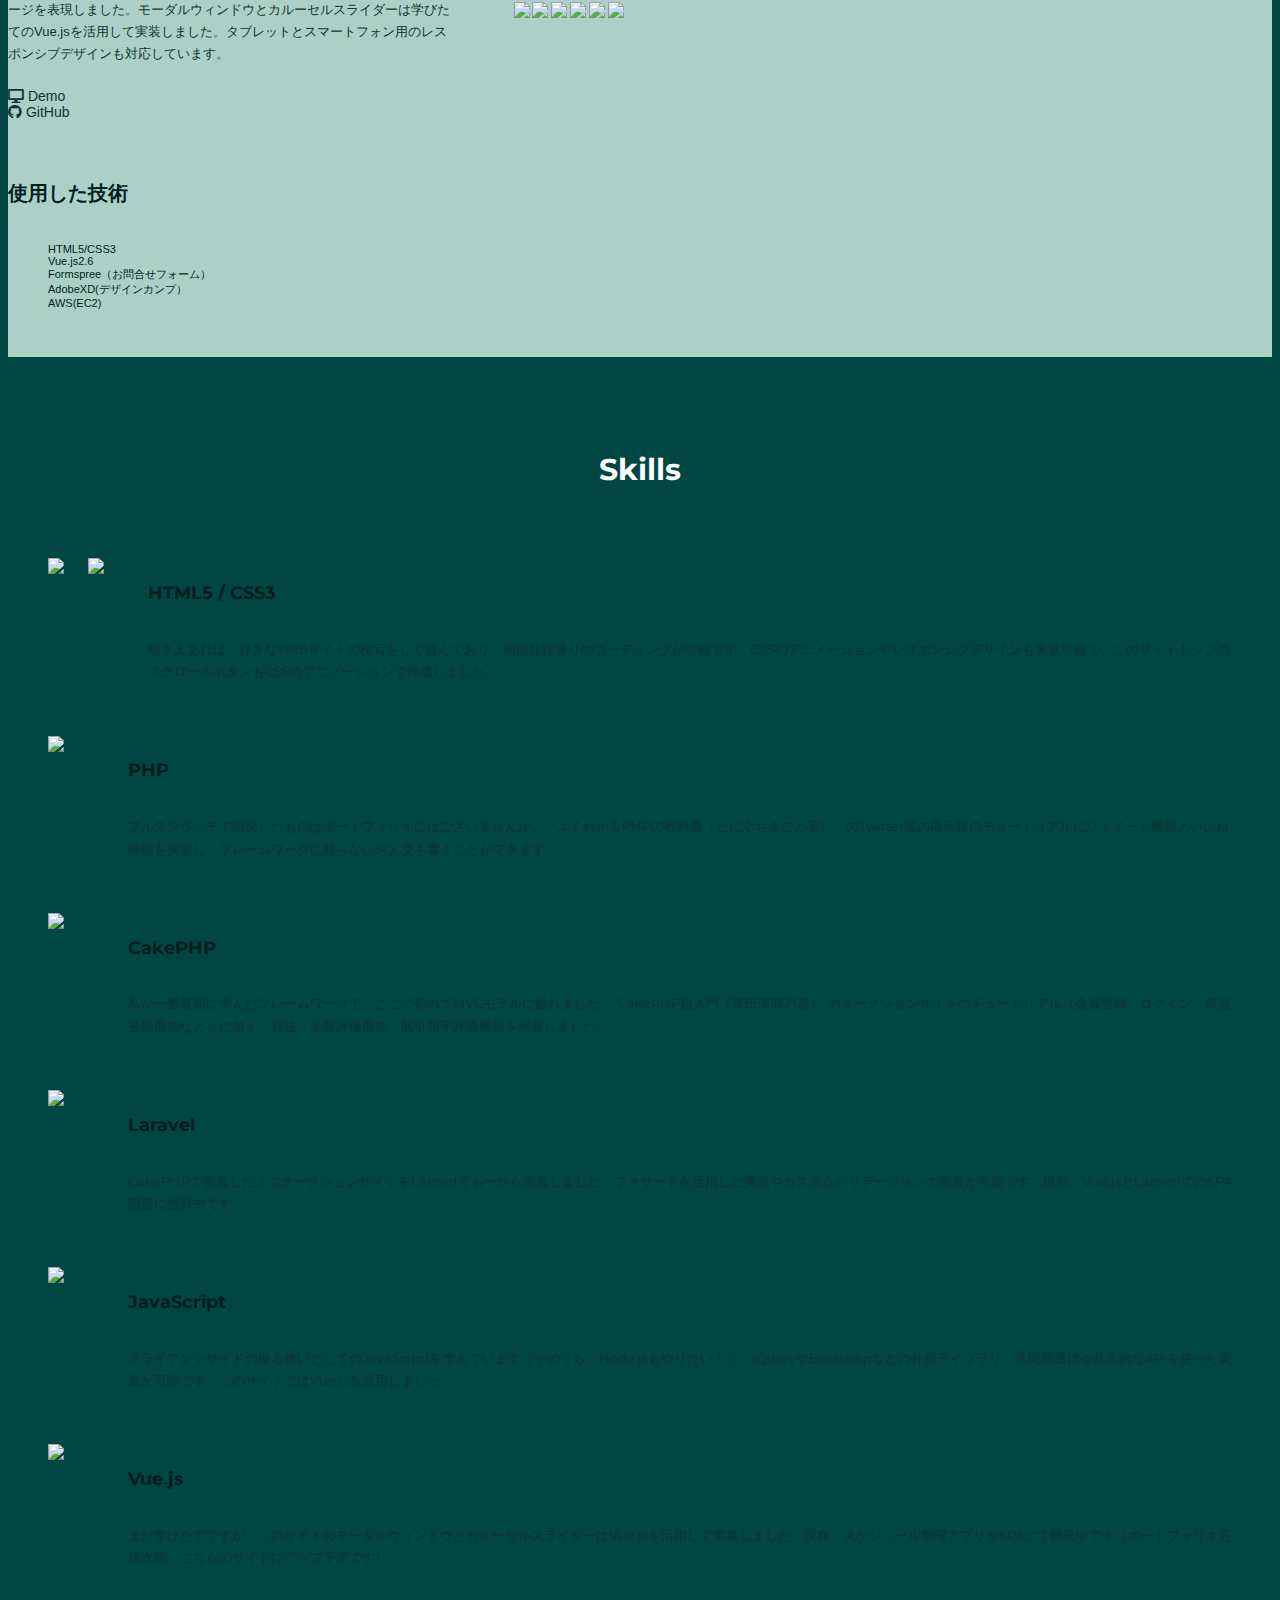
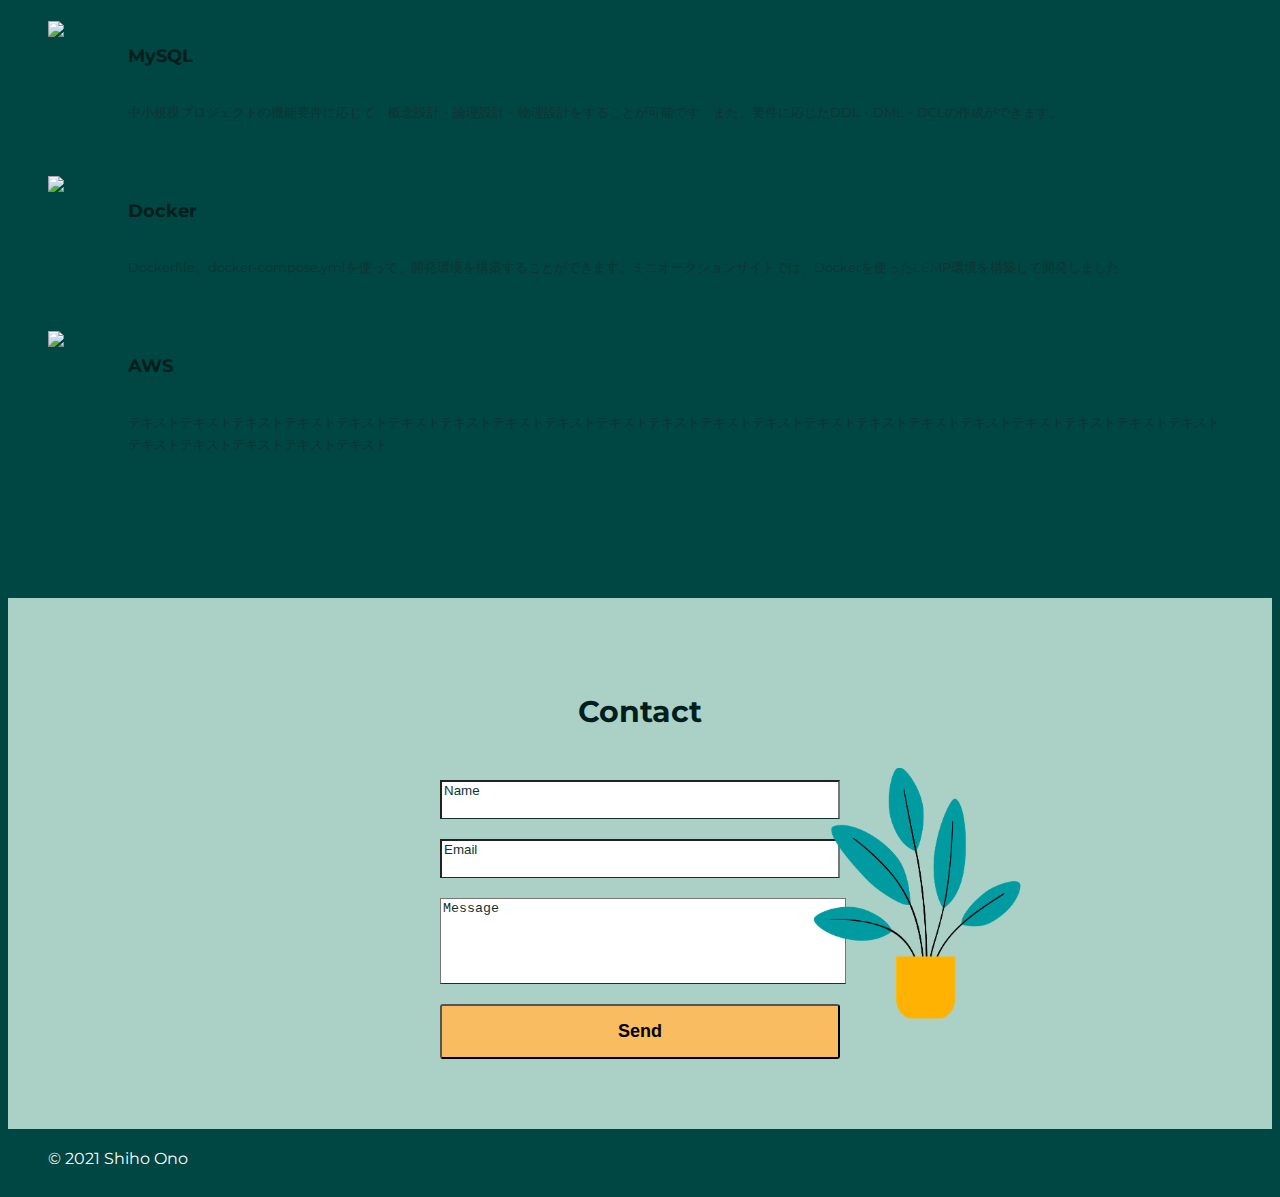
==== commit 0b73ffdf: "画像変更" ====
--- a/index.html
+++ b/index.html
@@ -154,18 +154,22 @@
                             <ul>
                                 <!-- 後で画像差し替え -->
                                 <li @click="push_a"><img src="img/portfolio2.png" alt="portfolio-page"></li>
-                                <li @click="push_b"><img src="img/Auction/Auction-signup.png" alt="portfolio-page"></li>
-                                <li @click="push_c"><img src="img/Auction/Auction-top.png" alt="portfolio-page"></li>
-                                <li @click="push_d"><img src="img/Auction/Auction-item.png" alt="portfolio-page"></li>
-                                <li @click="push_e"><img src="img/Auction/Auction-add.png" alt="portfolio-page"></li>
+                                <li @click="push_b"><img src="img/portfolio-site/portfolio-site-modal.png" alt="portfolio-page"></li>
+                                <li @click="push_c"><img src="img/portfolio-site/portfolio-site-slider.png" alt="portfolio-page"></li>
+                                <li @click="push_d"><img src="img/portfolio-site/portfolio-site-contact.png" alt="portfolio-page"></li>
+                                <li @click="push_e"><img src="img/portfolio-site/portfolio-site-sm1.png" alt="portfolio-page"></li>
+                                <li @click="push_f"><img src="img/portfolio-site/portfolio-site-sm2.png" alt="portfolio-page"></li>
+                                <li @click="push_g"><img src="img/portfolio-site/portfolio-site-sm3.png" alt="portfolio-page"></li>
                             </ul>
                             <div id="image-area">
                                 <div id="image-area">
                                     <img v-if="type === 'A'"　src="img/portfolio2.png">
-                                    <img v-else-if="type === 'B'" src="img/Auction/Auction-signup.png">
-                                    <img v-else-if="type === 'C'" src="img/Auction/Auction-top.png">
-                                    <img v-else-if="type === 'D'" src="img/Auction/Auction-item.png">
-                                    <img v-else-if="type === 'E'" src="img/Auction/Auction-add.png">
+                                    <img v-else-if="type === 'B'" src="img/portfolio-site/portfolio-site-modal.png">
+                                    <img v-else-if="type === 'C'" src="img/portfolio-site/portfolio-site-slider.png">
+                                    <img v-else-if="type === 'D'" src="img/portfolio-site/portfolio-site-contact.png">
+                                    <img v-else-if="type === 'E'" src="img/portfolio-site/portfolio-site-sm1.png">
+                                    <img v-else-if="type === 'F'" src="img/portfolio-site/portfolio-site-sm2.png">
+                                    <img v-else-if="type === 'G'" src="img/portfolio-site/portfolio-site-sm3.png">
                                 </div>
                             </div>
                         </div>
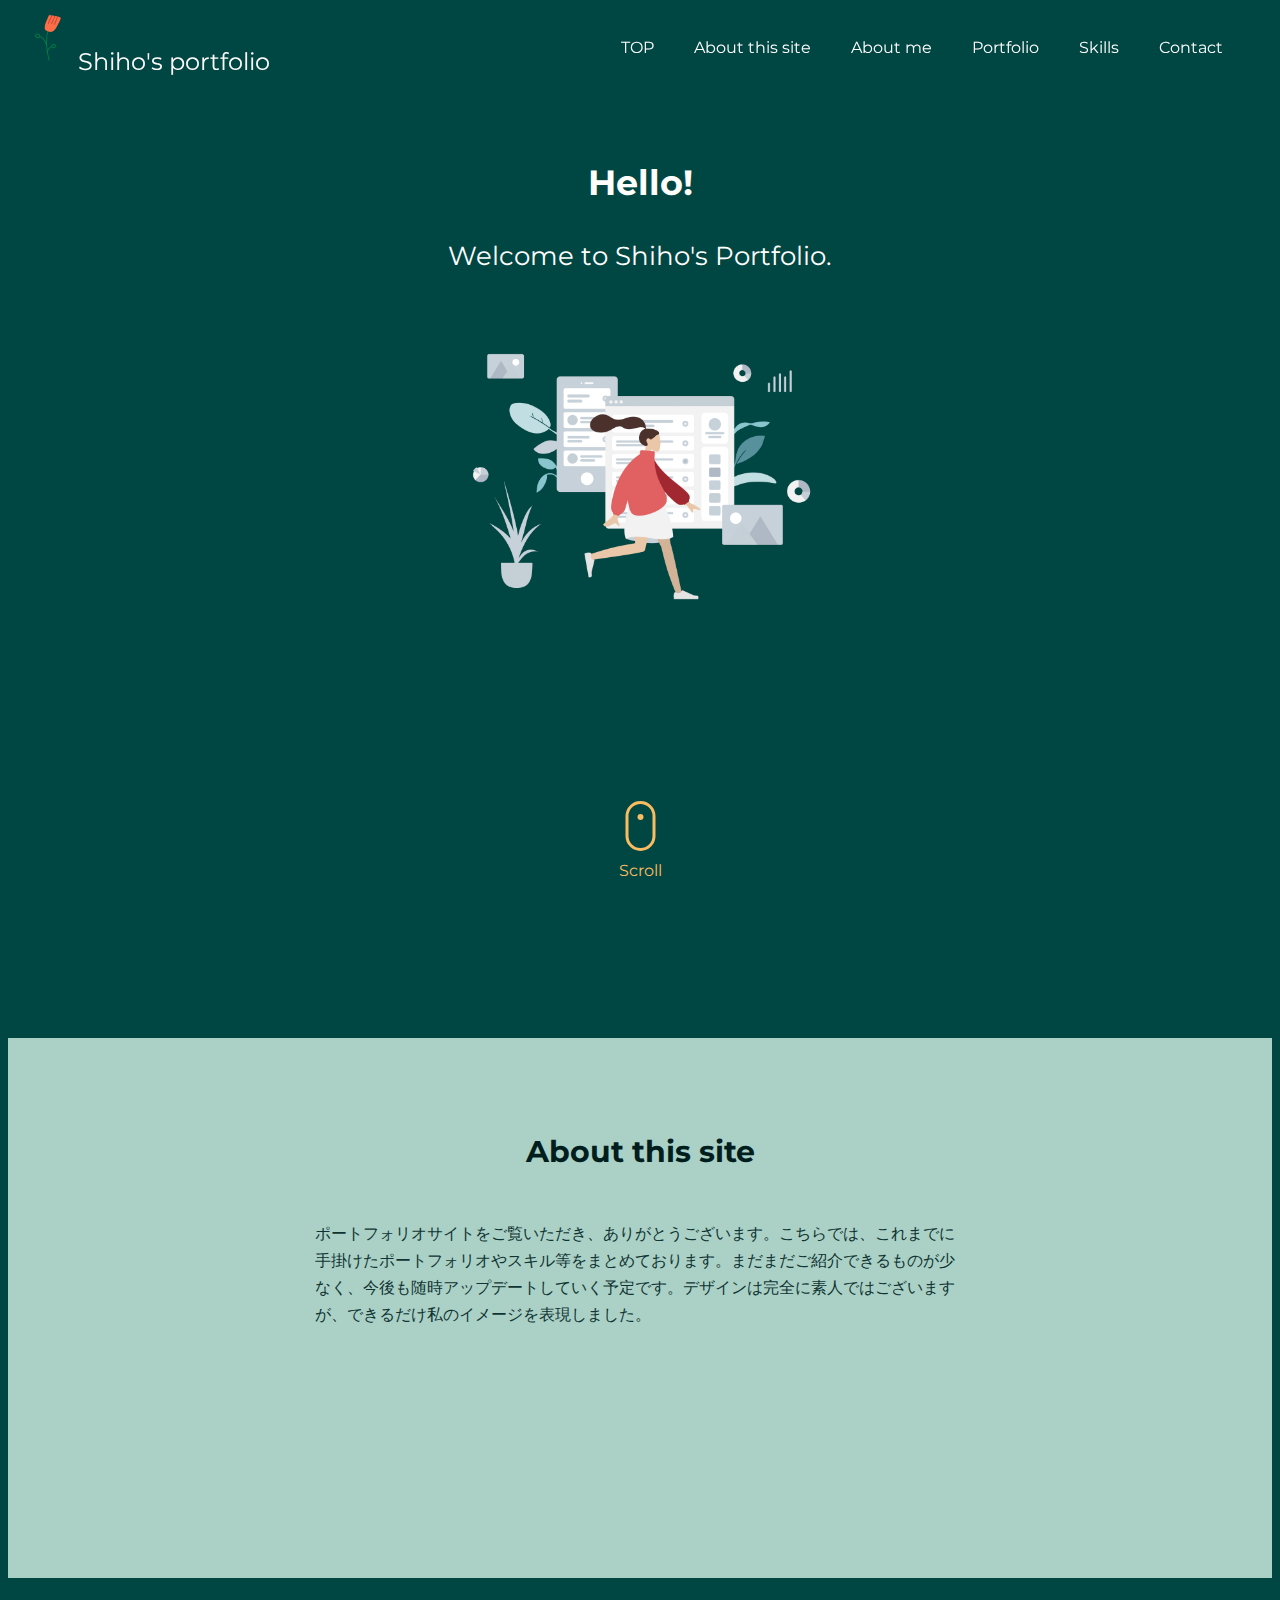
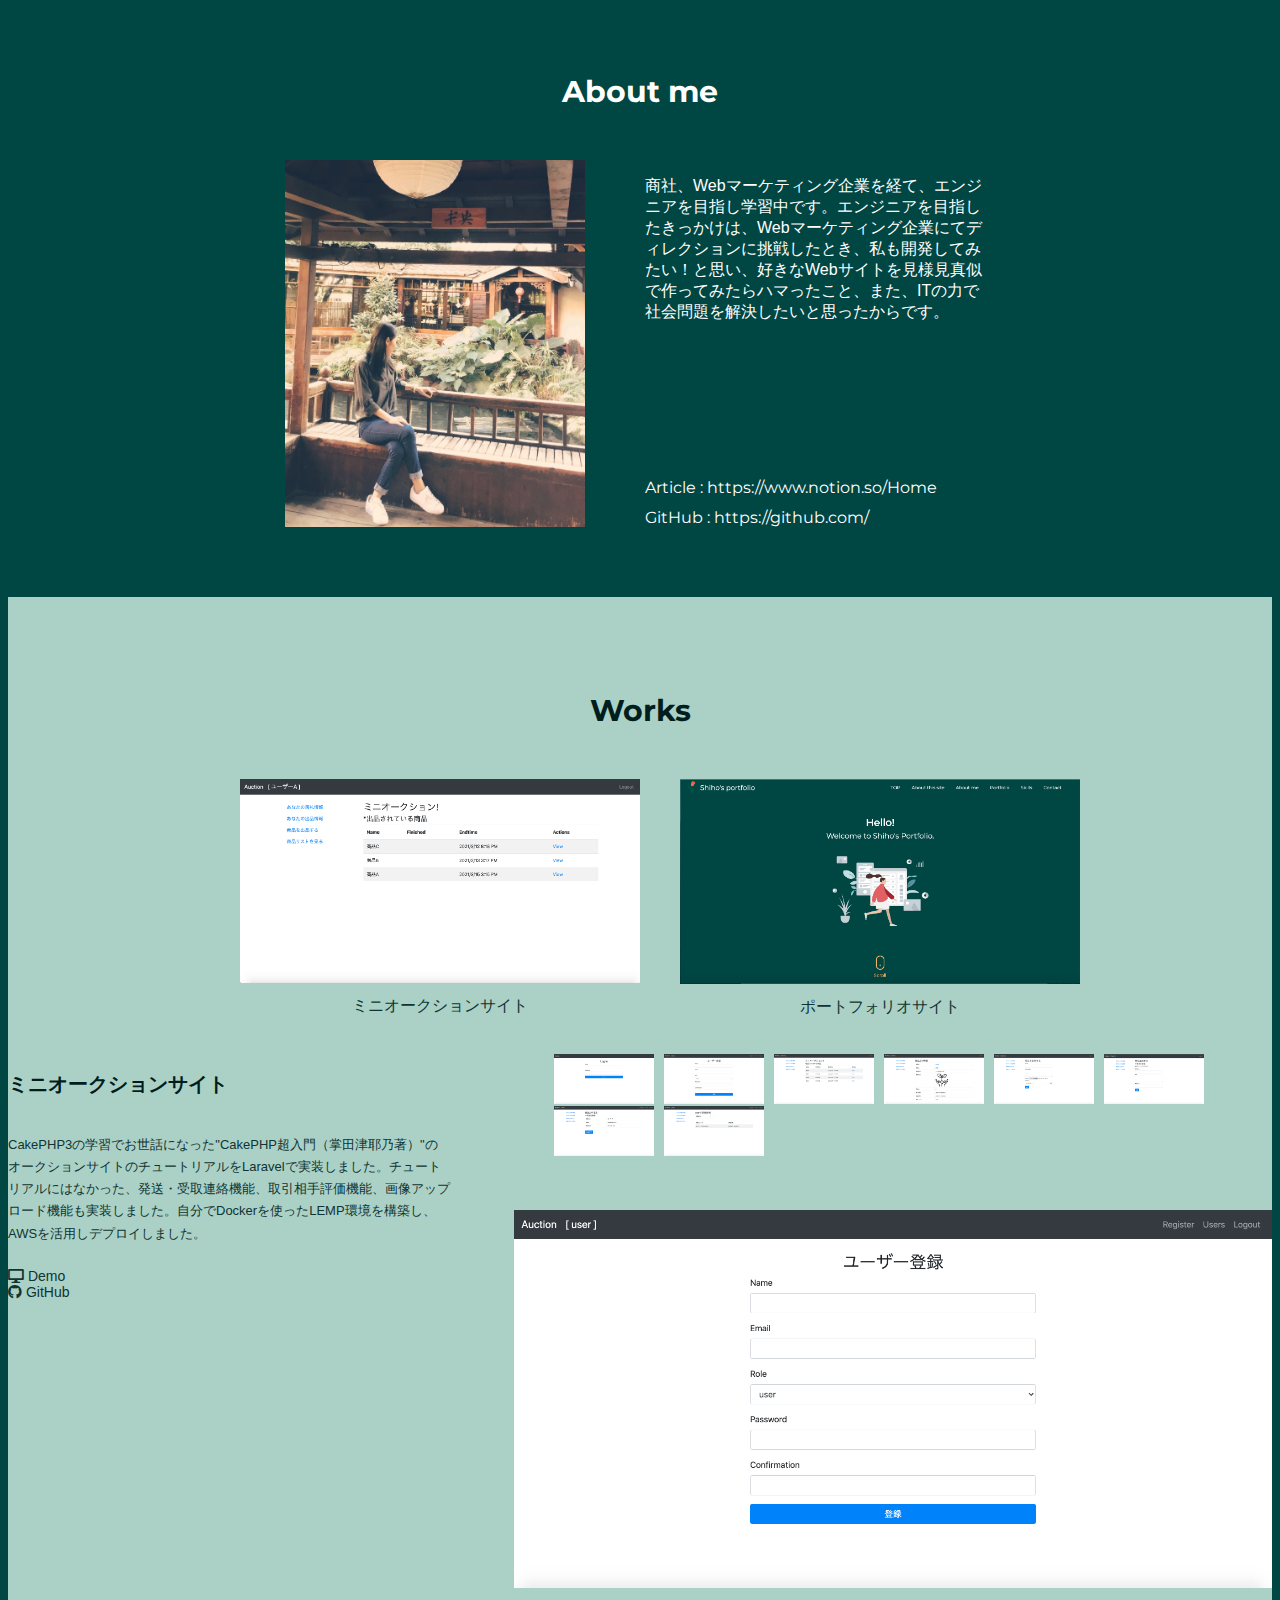
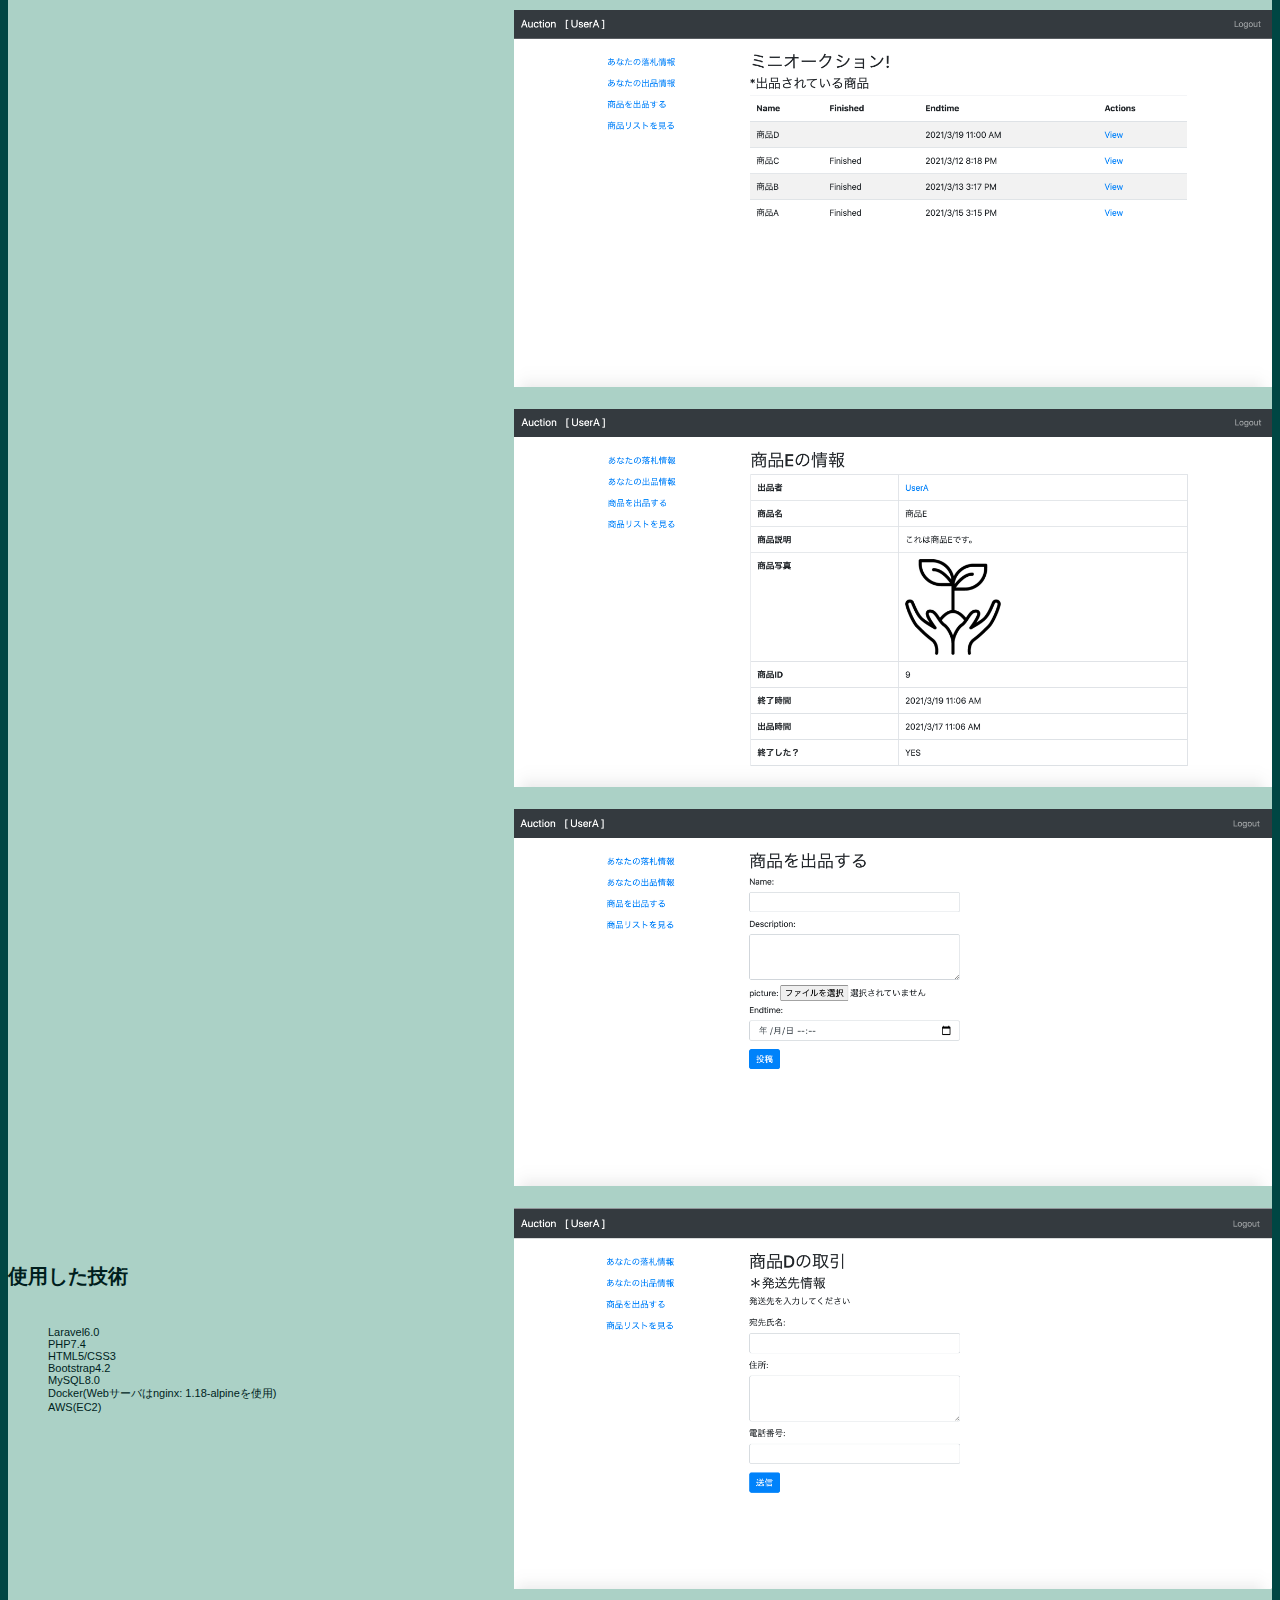
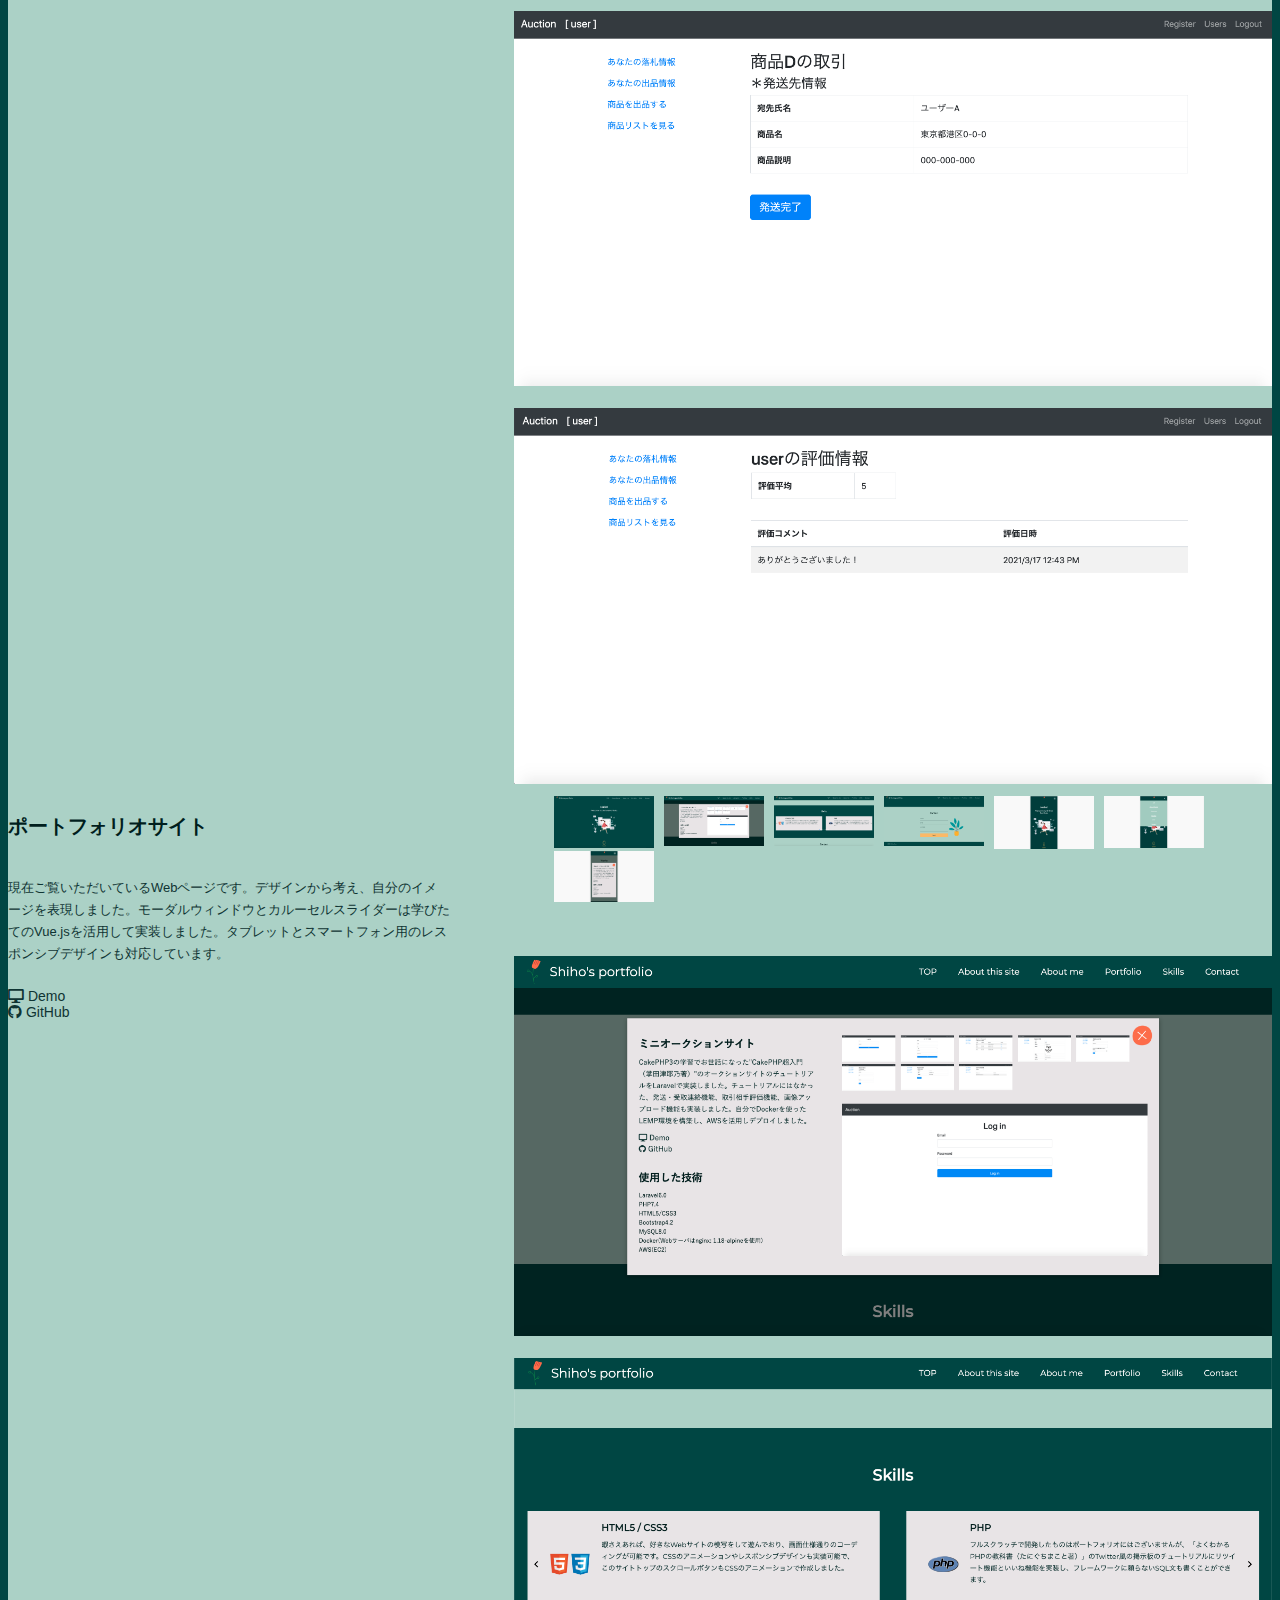
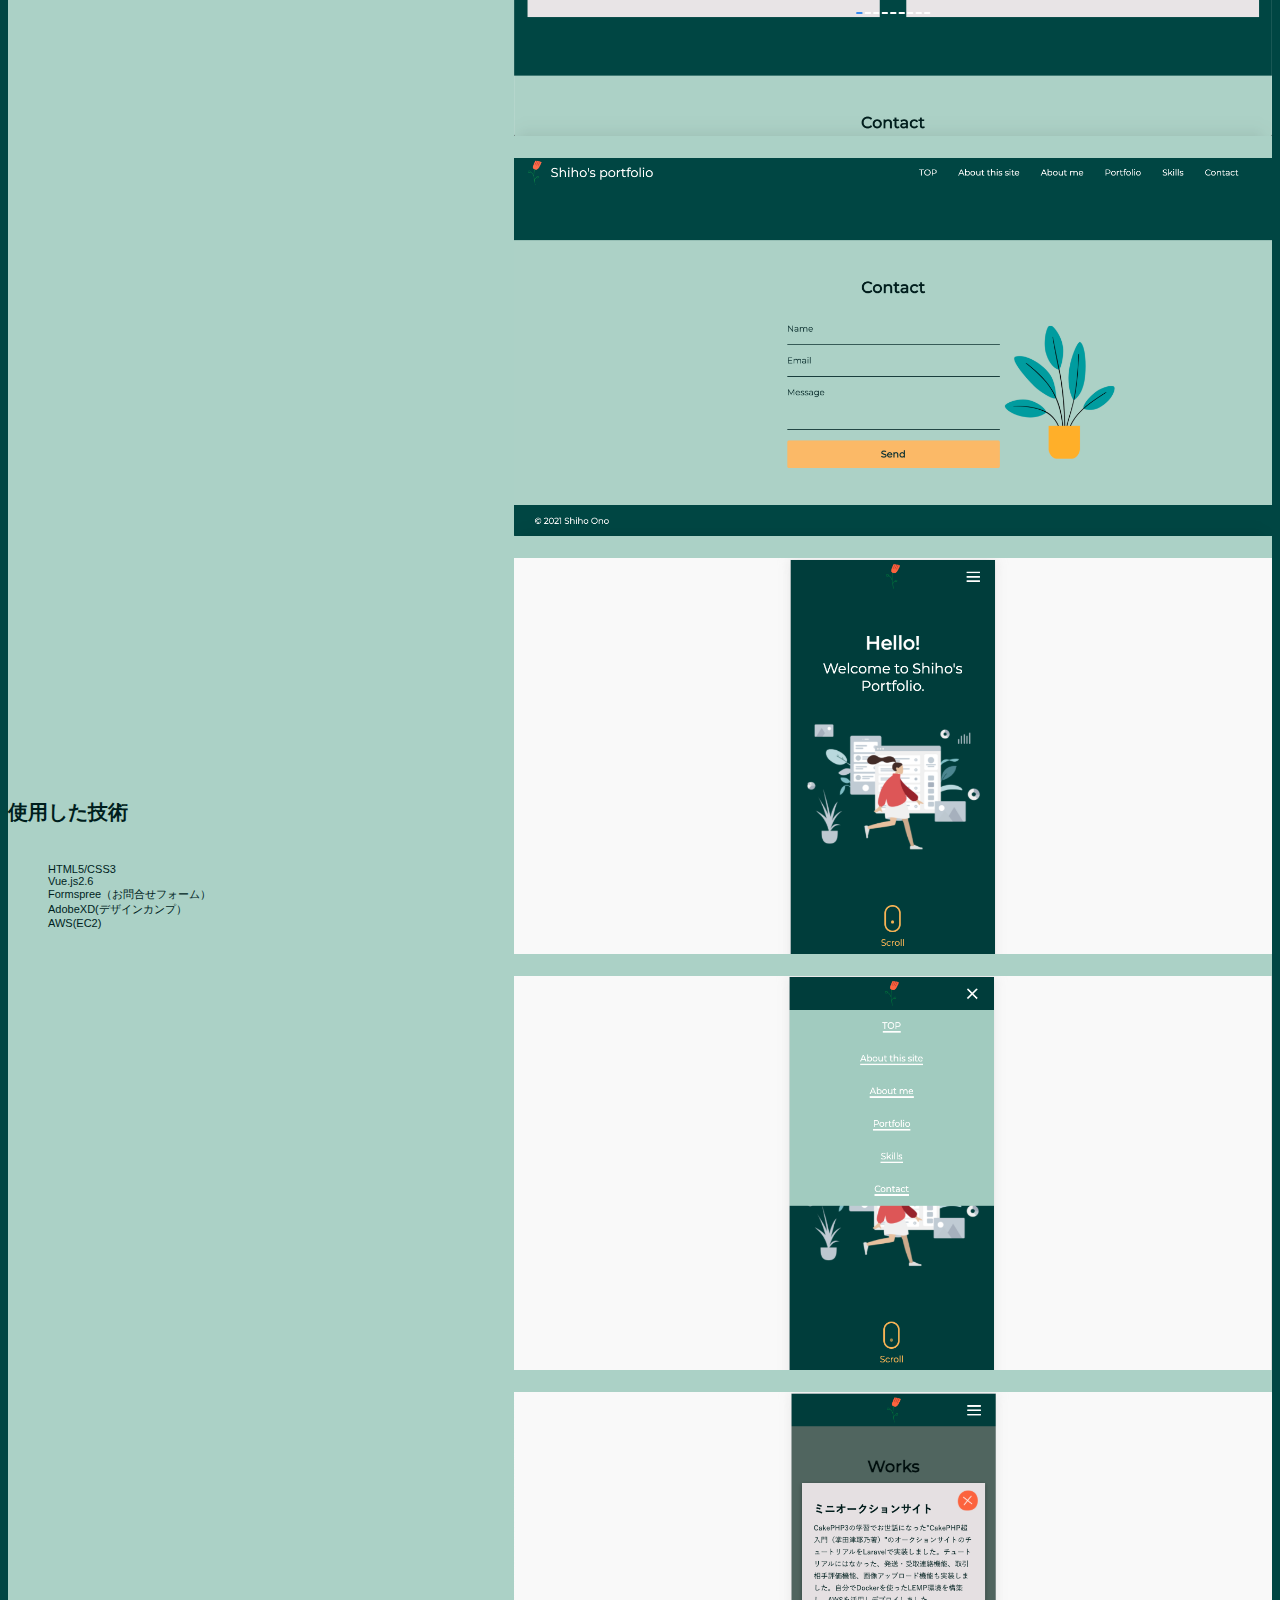
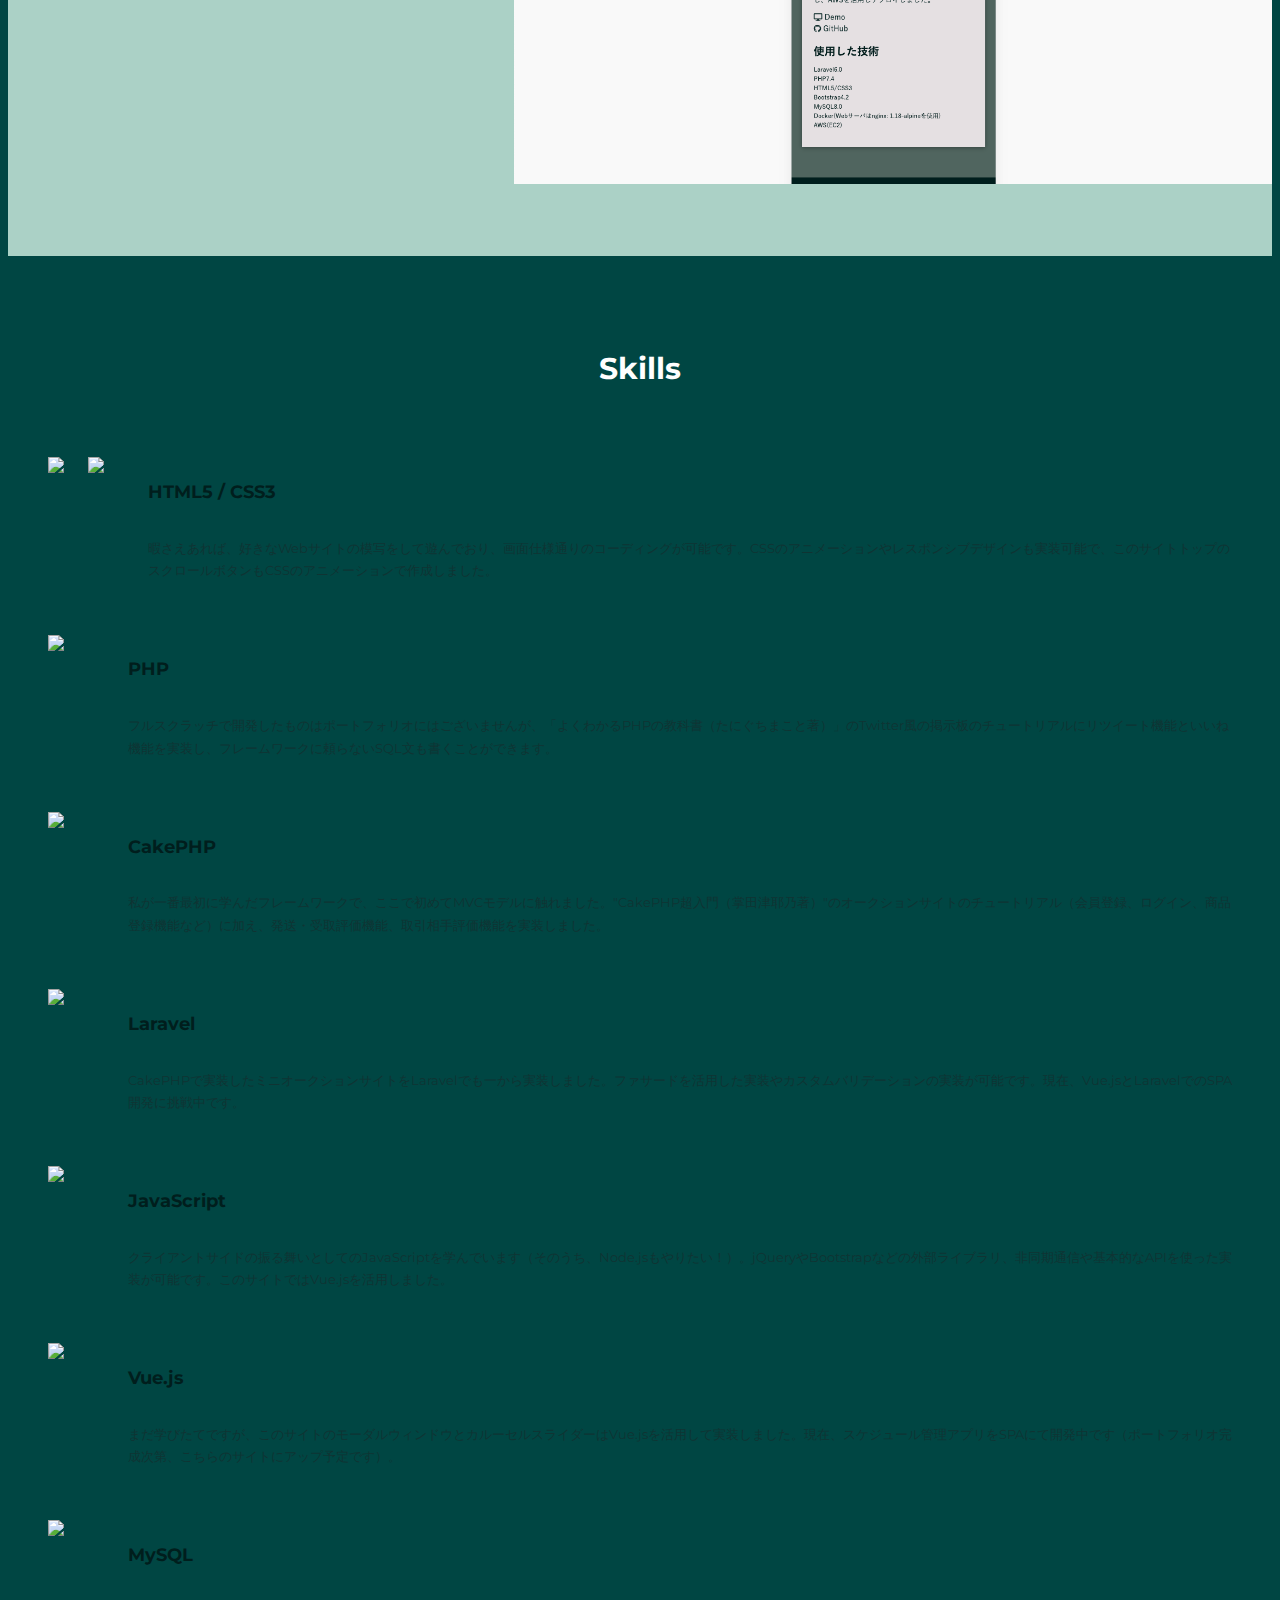
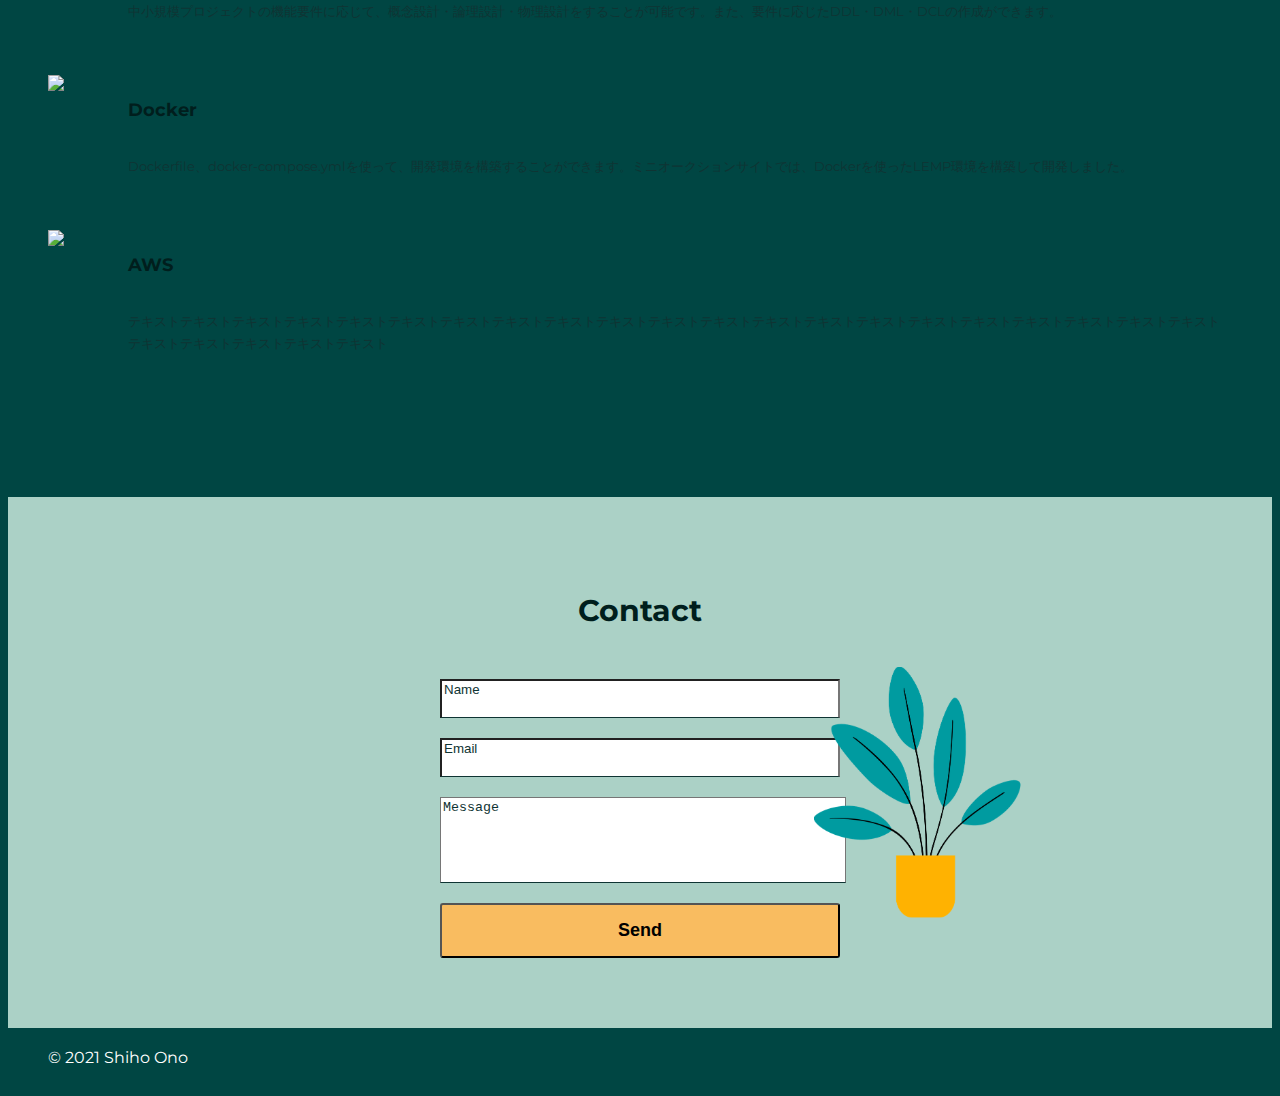
==== commit 379d0386: "カルーセルを自動再生に変更" ====
--- a/index.html
+++ b/index.html
@@ -183,7 +183,7 @@
             <h2>Skills</h2>
             <slider-main>
                 <div id="slider">
-                    <hooper :infinite-scroll="true" :items-to-show="2">
+                    <hooper :infinite-scroll="true" :items-to-show="2" :auto-play="true" :play-speed="4000">
                         <slide>
                             <div class="skill html-css">
                                 <div class="icon">
--- a/style.css
+++ b/style.css
@@ -192,7 +192,7 @@
 
 #about-this-site p {
     font-size: 1.6rem;
-    max-width: 600px;
+    max-width: 650px;
     margin: 0 auto;
     line-height: 1.7;
     font-family:"Yu Gothic", "游ゴシック", YuGothic, "游ゴシック体", "ヒラギノ角ゴ Pro W3", "メイリオ", sans-serif;
@@ -460,6 +460,10 @@
     width: 60px;
 }
 
+.skill:hover {
+    cursor: pointer;
+}
+
 /* Contact セクション */
 
 #contact {
